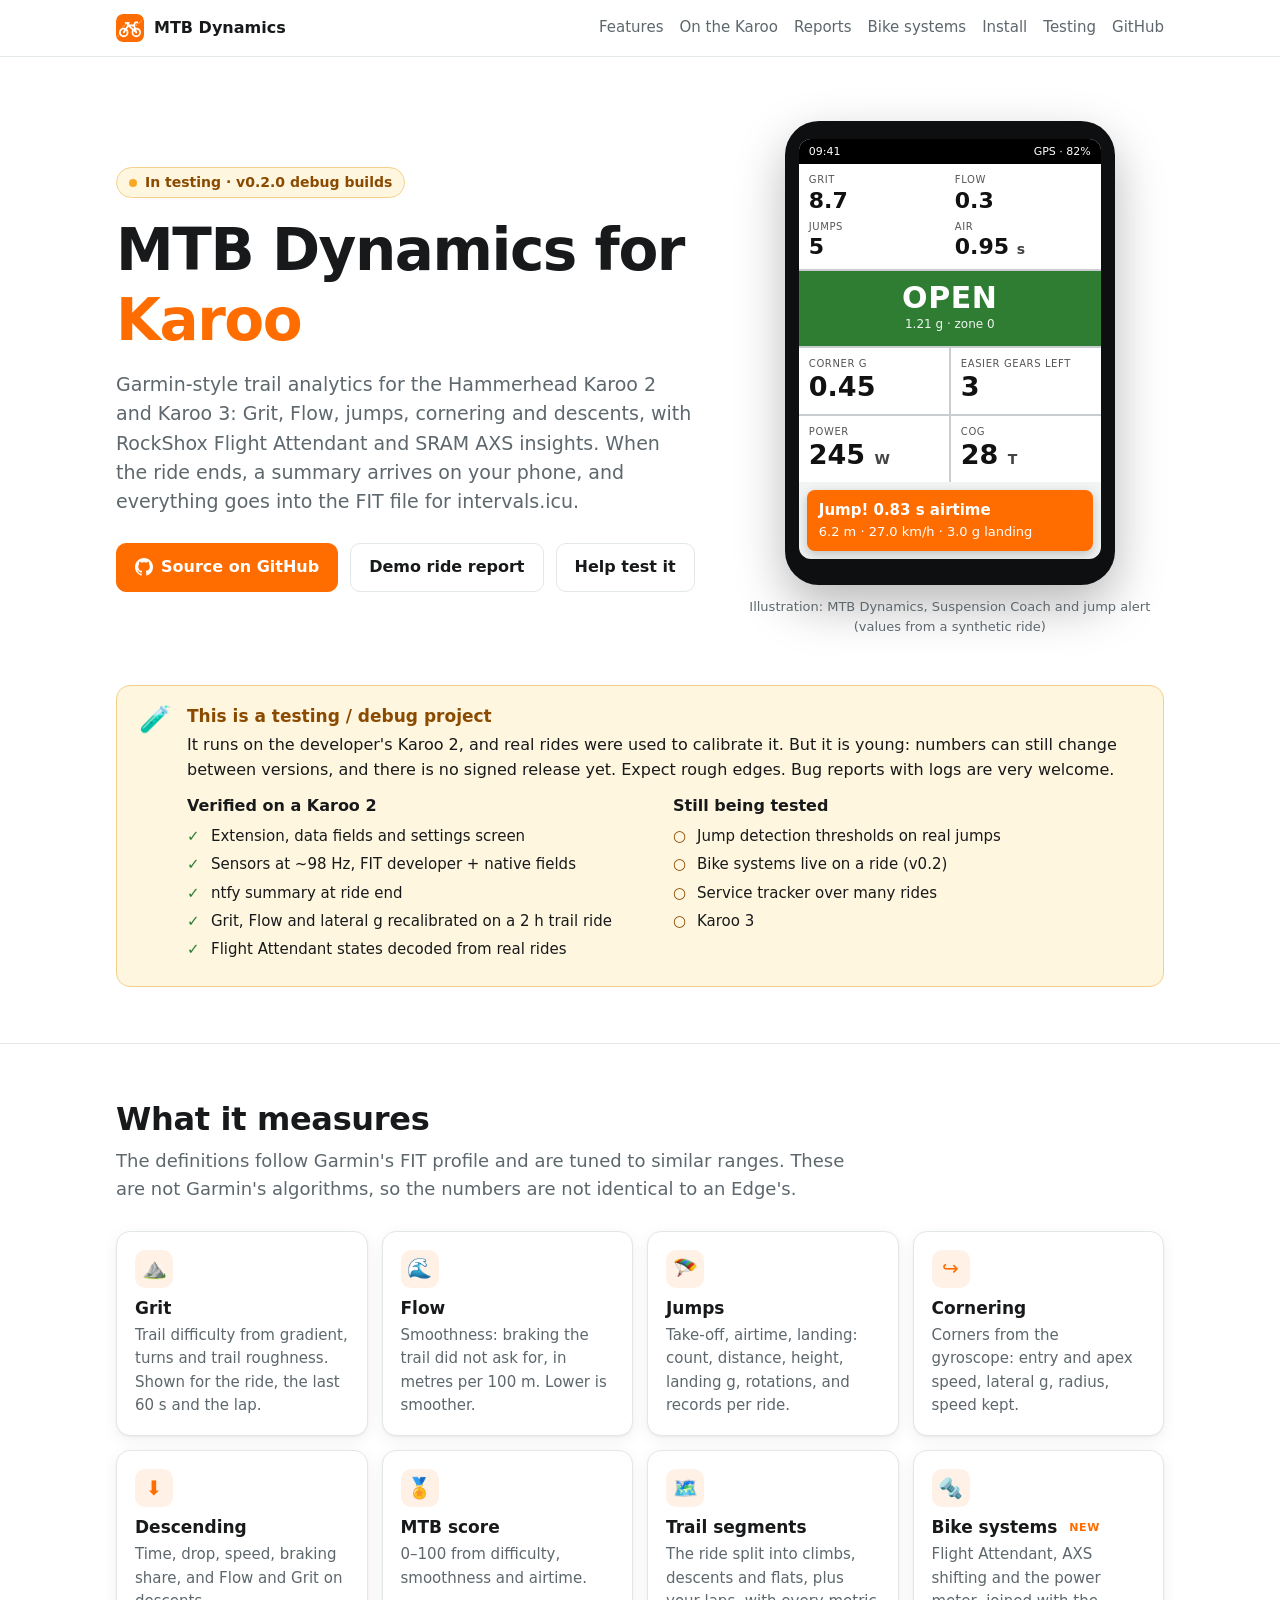
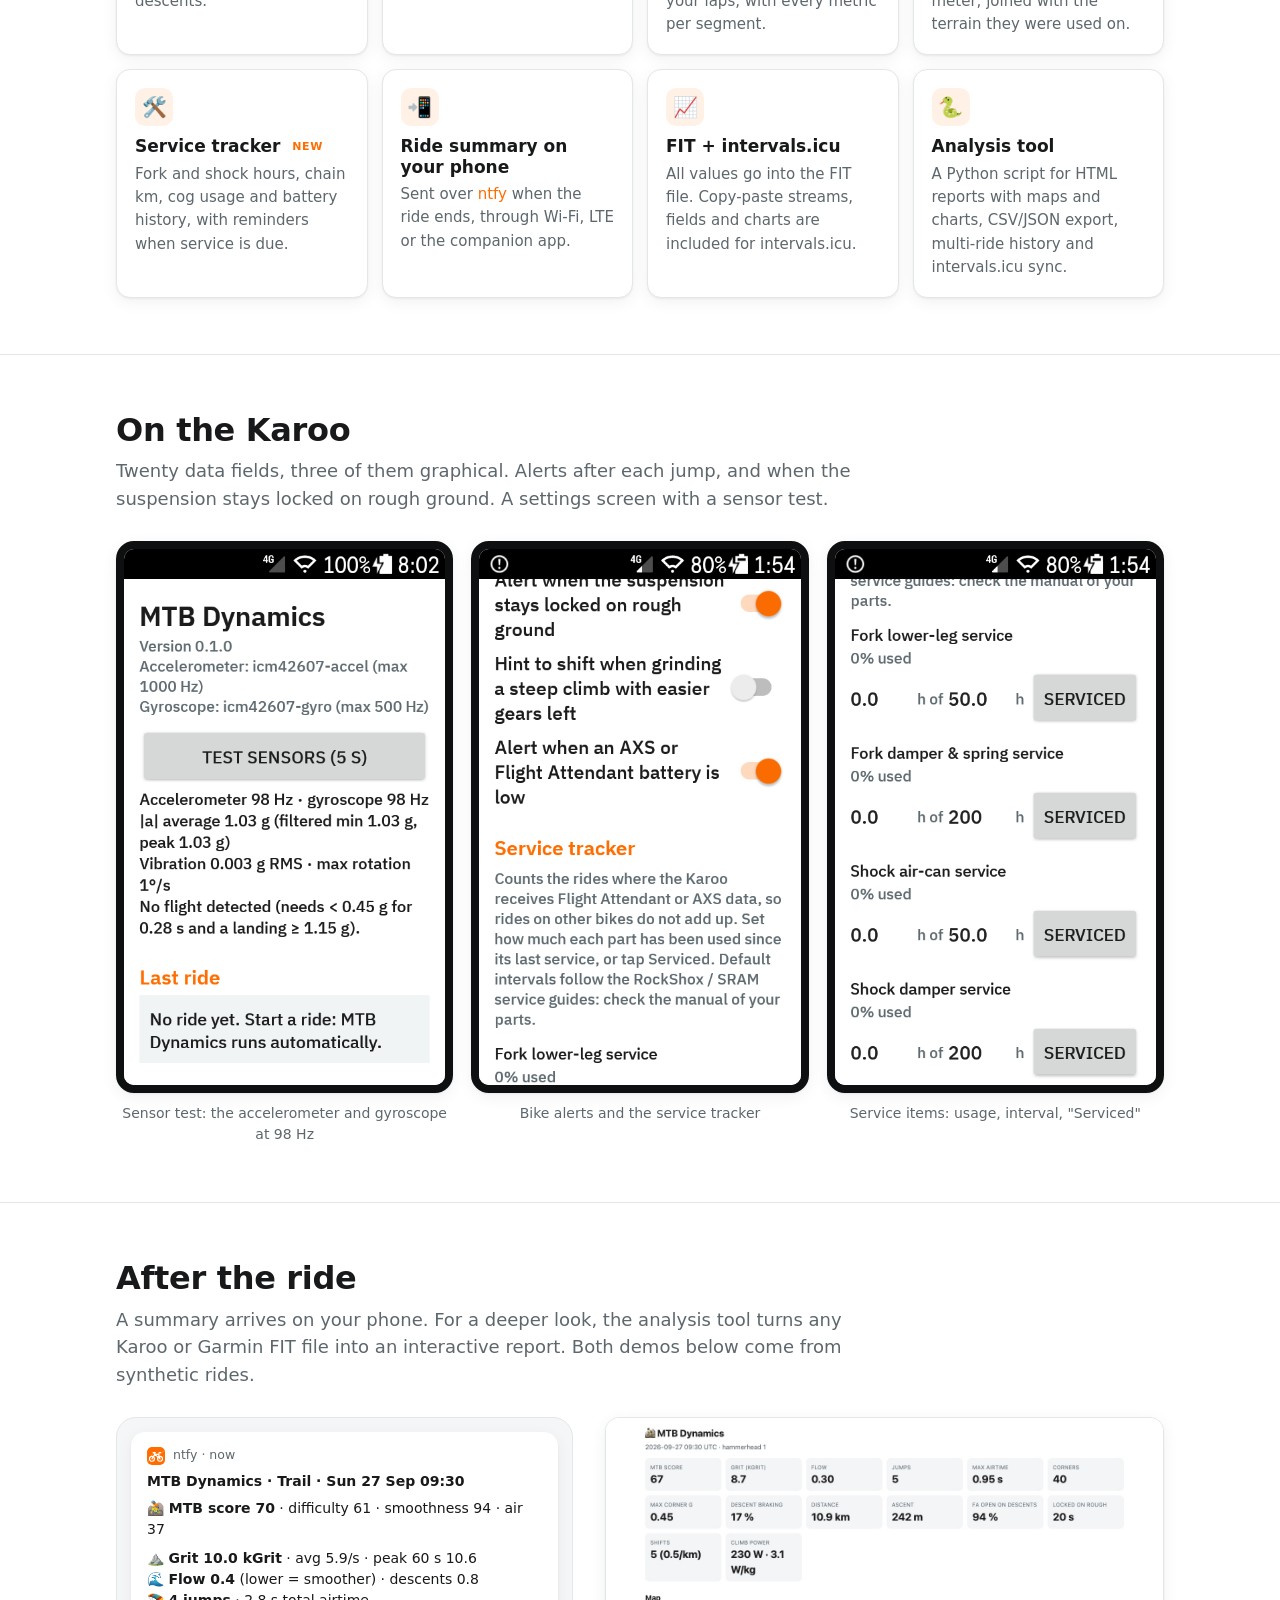
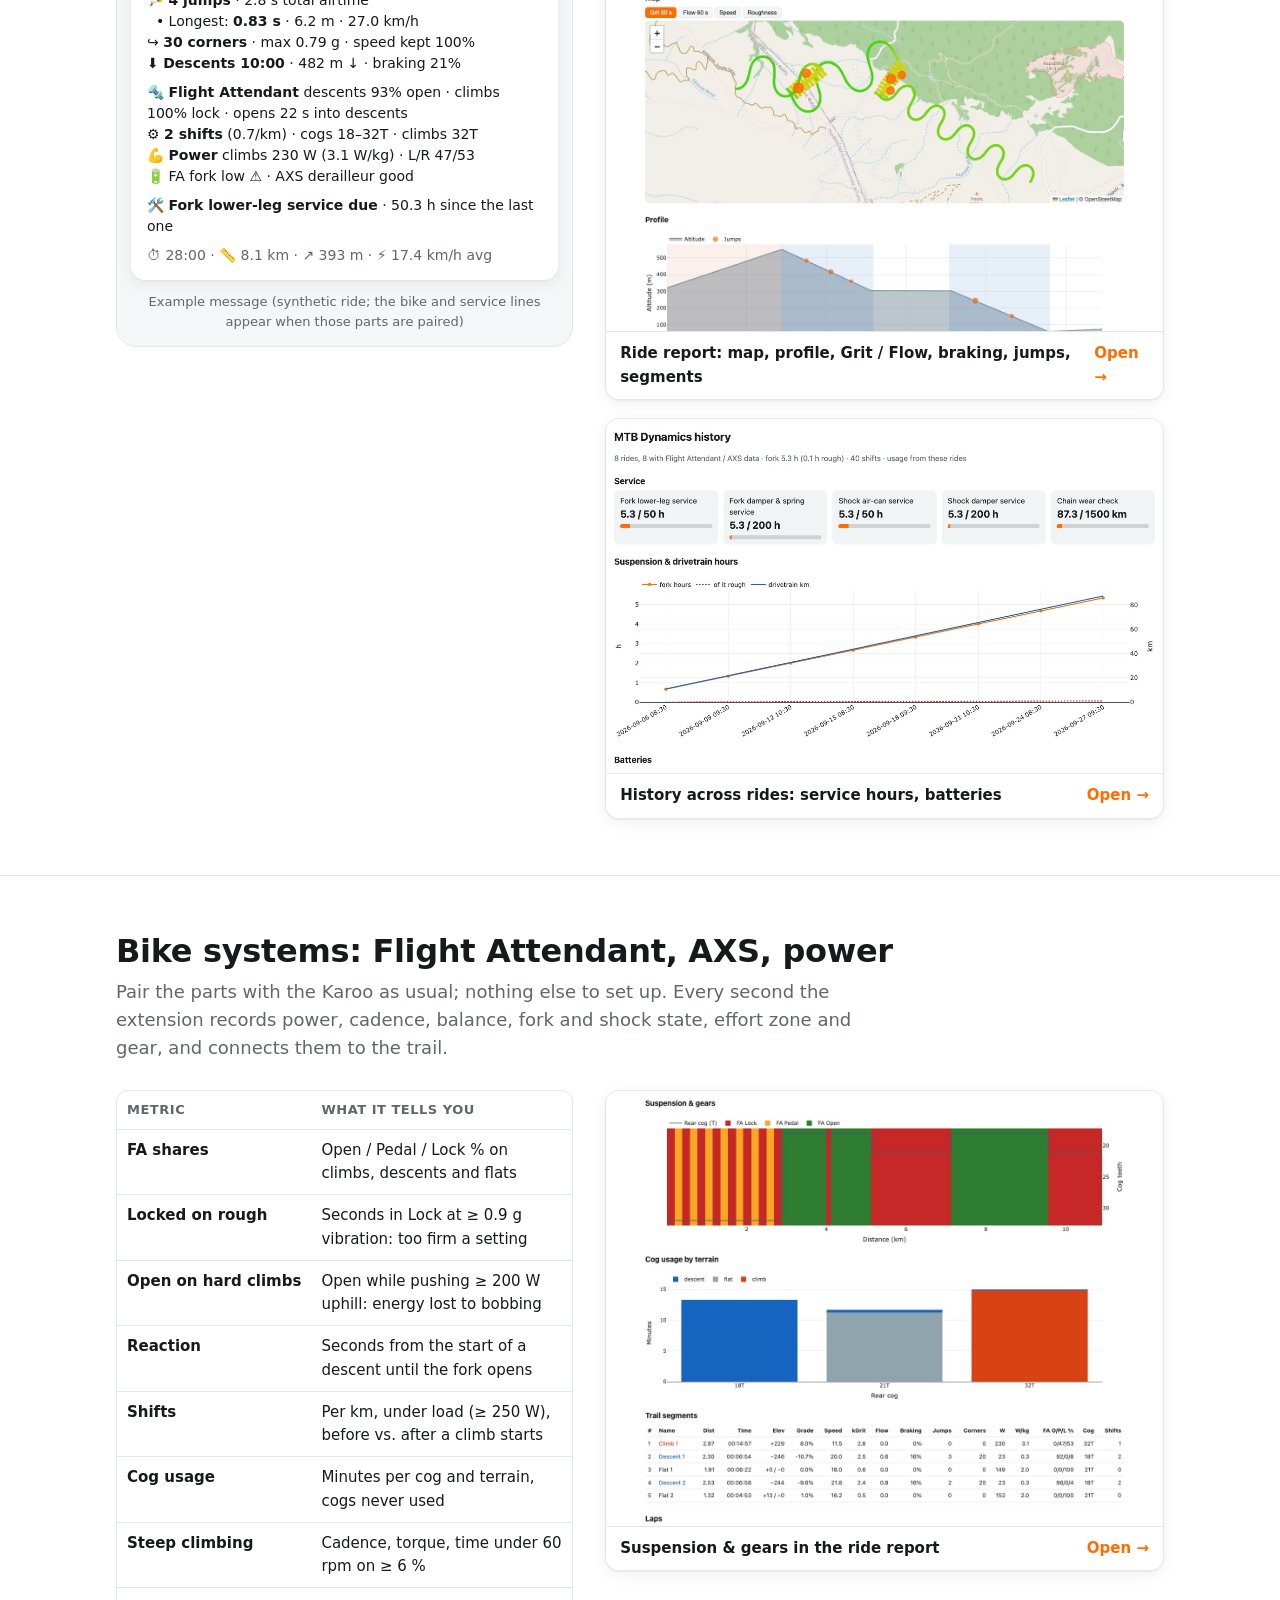
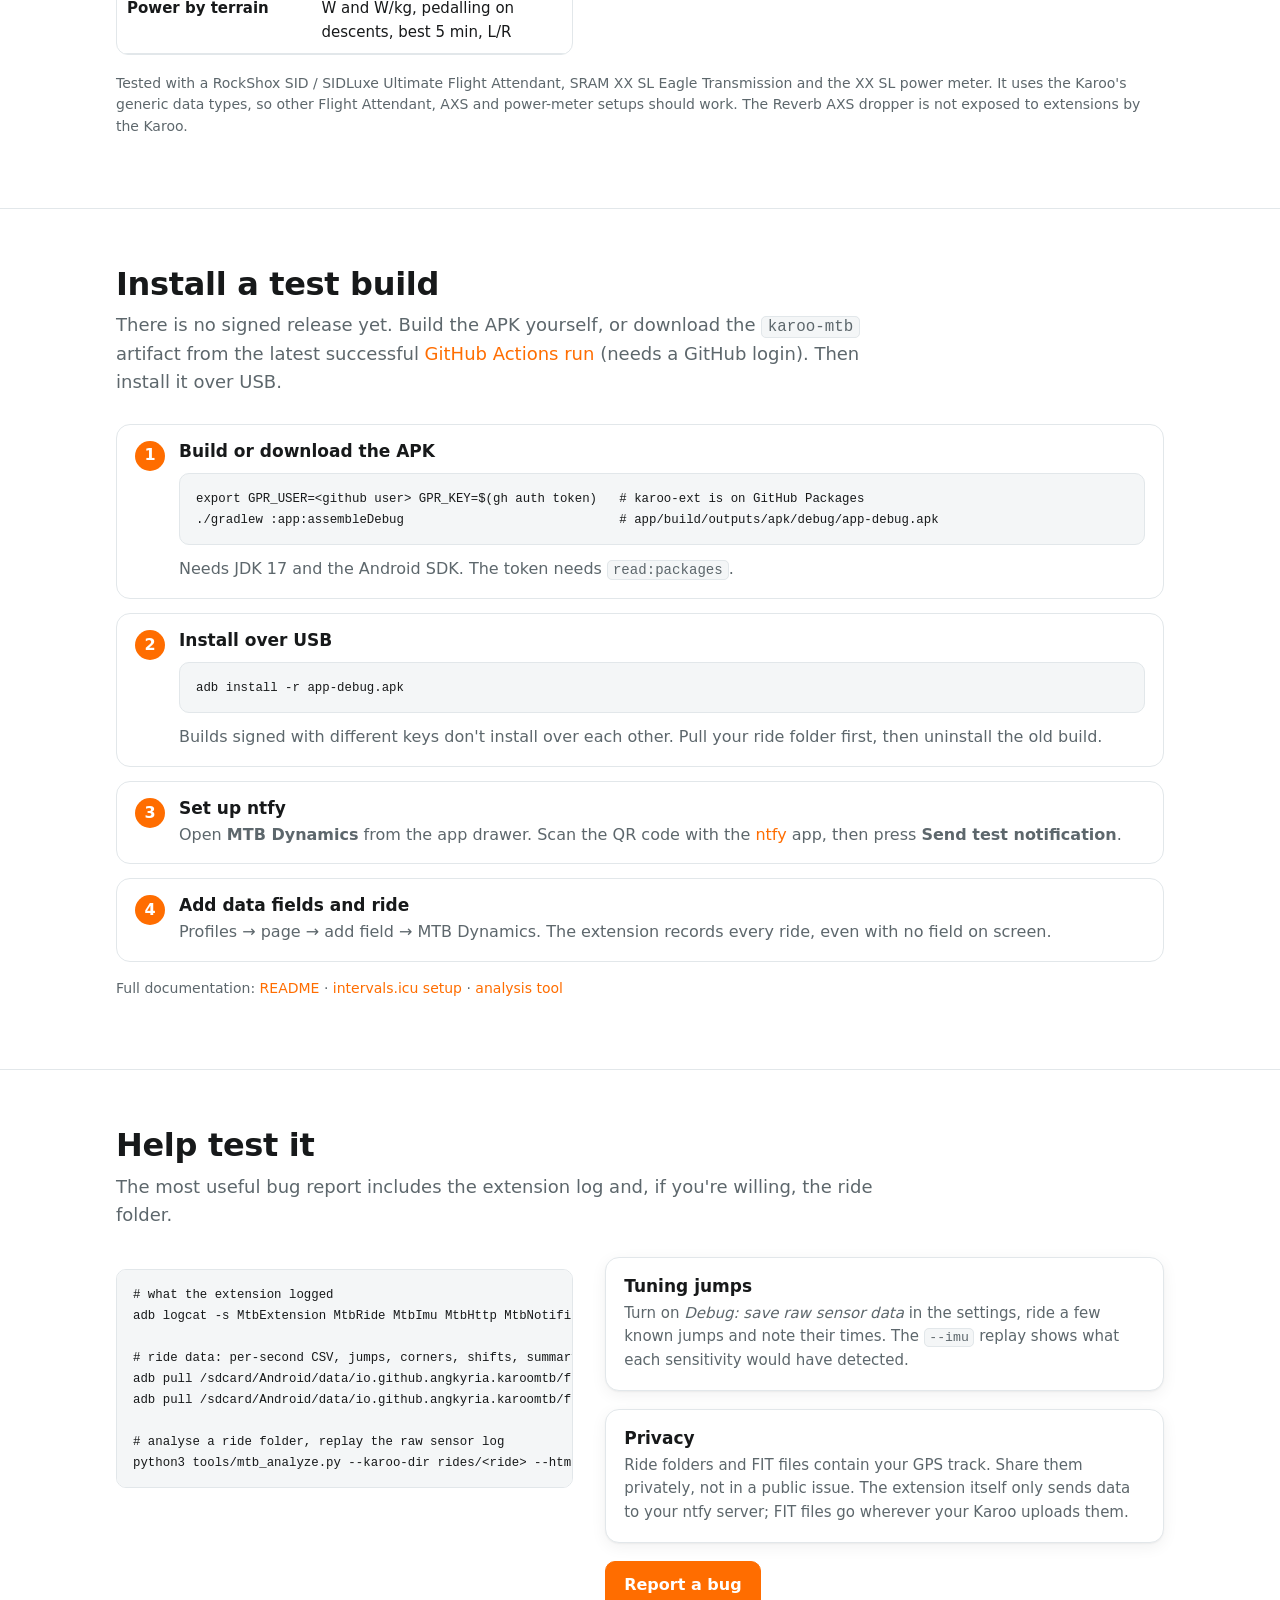
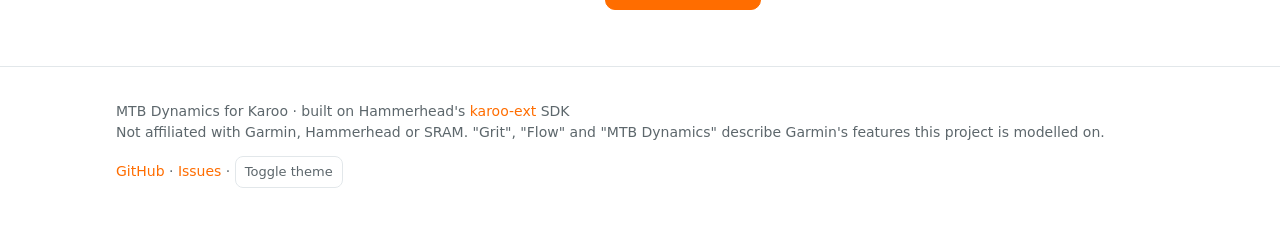
==== docs/index.html @ c37ef6aa "MTB Dynamics for Karoo 2/3: v0.2.0 testing build Garmin-style MTB Dynamics as a karoo-ext extension:" ====
<!doctype html>
<html lang="en">
<head>
<meta charset="utf-8">
<meta name="viewport" content="width=device-width, initial-scale=1">
<title>MTB Dynamics for Karoo</title>
<meta name="description" content="Garmin-style MTB Dynamics for Hammerhead Karoo 2 and Karoo 3: Grit, Flow, jumps, cornering, descents and trail segments, plus RockShox Flight Attendant and SRAM AXS analytics. Testing builds.">
<meta property="og:title" content="MTB Dynamics for Karoo">
<meta property="og:description" content="Grit, Flow, jumps and trail analytics for Hammerhead Karoo, with Flight Attendant and AXS insights. Open source, in testing.">
<meta property="og:image" content="https://angkyria.github.io/karoo-mtb/img/report.jpg">
<meta property="og:type" content="website">
<link rel="icon" href="img/icon.svg" type="image/svg+xml">
<style>
:root {
  --bg: #ffffff; --bg2: #f4f6f7; --card: #ffffff; --fg: #17191a; --muted: #5d676c; --line: #e2e7ea;
  --accent: #ff6d00; --accent-ink: #ffffff; --accent-soft: #fff1e6; --warn: #8a4b00; --warn-bg: #fff6e0; --warn-line: #f3d18a;
  --green: #2e7d32; --red: #c62828; --amber: #f9a825; --blue: #1565c0;
  --shadow: 0 1px 2px rgba(0,0,0,.05), 0 4px 16px rgba(0,0,0,.06);
}
@media (prefers-color-scheme: dark) {
  :root:not([data-theme="light"]) {
    --bg: #111416; --bg2: #171b1e; --card: #1b2023; --fg: #e9ecee; --muted: #9aa8af; --line: #2a3237;
    --accent-soft: #2b1c10; --warn: #f3c46b; --warn-bg: #2a2212; --warn-line: #5c4a1e;
    --shadow: 0 1px 2px rgba(0,0,0,.3), 0 4px 16px rgba(0,0,0,.25);
  }
}
:root[data-theme="dark"] {
  --bg: #111416; --bg2: #171b1e; --card: #1b2023; --fg: #e9ecee; --muted: #9aa8af; --line: #2a3237;
  --accent-soft: #2b1c10; --warn: #f3c46b; --warn-bg: #2a2212; --warn-line: #5c4a1e;
  --shadow: 0 1px 2px rgba(0,0,0,.3), 0 4px 16px rgba(0,0,0,.25);
}
* { box-sizing: border-box; }
html { scroll-behavior: smooth; }
body { margin: 0; background: var(--bg); color: var(--fg); font: 16px/1.55 system-ui, -apple-system, "Segoe UI", Roboto, sans-serif; -webkit-font-smoothing: antialiased; }
a { color: var(--accent); text-decoration: none; }
a:hover { text-decoration: underline; }
code, pre { font-family: ui-monospace, SFMono-Regular, Menlo, Consolas, monospace; font-size: .88em; }
code { background: var(--bg2); border: 1px solid var(--line); border-radius: 5px; padding: .05em .35em; }
pre { background: var(--bg2); border: 1px solid var(--line); border-radius: 10px; padding: 14px 16px; overflow-x: auto; line-height: 1.5; margin: 12px 0; }
pre code { background: none; border: 0; padding: 0; }
.wrap { max-width: 1080px; margin: 0 auto; padding: 0 16px; }
/* Grid items default to min-width:auto, so a long code line would widen the whole page on phones. */
.hero-grid > *, .split > *, .stack > *, .cols2 > *, .grid > *, ol.steps > li, .banner > * { min-width: 0; }
pre { max-width: 100%; }
img { max-width: 100%; }
section { padding: 56px 0; border-top: 1px solid var(--line); }
h1, h2, h3 { line-height: 1.2; margin: 0; }
h2 { font-size: clamp(24px, 3.2vw, 32px); letter-spacing: -.01em; margin-bottom: 8px; }
h3 { font-size: 17px; margin-bottom: 6px; }
.lead { color: var(--muted); font-size: 18px; max-width: 760px; margin: 0 0 28px; }
.muted { color: var(--muted); }
.small { font-size: 14px; }

/* nav */
nav { position: sticky; top: 0; z-index: 10; background: var(--bg); background: color-mix(in srgb, var(--bg) 88%, transparent); backdrop-filter: blur(8px); border-bottom: 1px solid var(--line); }
nav .wrap { display: flex; align-items: center; gap: 18px; height: 56px; }
nav .brand { display: flex; align-items: center; gap: 10px; font-weight: 700; color: var(--fg); white-space: nowrap; }
nav .brand img { width: 28px; height: 28px; border-radius: 7px; }
nav .brand { flex-shrink: 0; }
nav .links { display: flex; gap: 16px; margin-left: auto; min-width: 0; font-size: 15px; overflow-x: auto; scrollbar-width: none; }
nav .links a { color: var(--muted); white-space: nowrap; }
nav .links a:hover { color: var(--fg); text-decoration: none; }
@media (max-width: 720px) { nav .links a.opt { display: none; } }

/* hero */
.hero { padding: 64px 0 48px; border: 0; }
.hero-grid { display: grid; grid-template-columns: 1.15fr .85fr; gap: 40px; align-items: center; }
@media (max-width: 900px) { .hero-grid { grid-template-columns: 1fr; } }
.pill { display: inline-flex; align-items: center; gap: 8px; background: var(--warn-bg); color: var(--warn); border: 1px solid var(--warn-line); border-radius: 999px; padding: 4px 12px; font-size: 14px; font-weight: 600; }
.pill::before { content: ""; width: 8px; height: 8px; border-radius: 50%; background: var(--amber); }
.hero h1 { font-size: clamp(36px, 5.6vw, 58px); letter-spacing: -.025em; margin: 18px 0 14px; }
.hero h1 span { color: var(--accent); }
.hero p { font-size: 19px; color: var(--muted); margin: 0 0 26px; max-width: 600px; }
.buttons { display: flex; flex-wrap: wrap; gap: 12px; }
.btn { display: inline-flex; align-items: center; gap: 8px; padding: 11px 18px; border-radius: 10px; font-weight: 600; border: 1px solid var(--line); color: var(--fg); background: var(--card); }
.btn:hover { text-decoration: none; border-color: var(--muted); }
.btn.primary { background: var(--accent); border-color: var(--accent); color: var(--accent-ink); }
.btn.primary:hover { filter: brightness(1.05); }
.btn svg { width: 18px; height: 18px; }

/* Karoo mock */
.karoo { width: 100%; max-width: 330px; margin: 0 auto; background: #0d0f10; border-radius: 34px; padding: 18px 14px 26px; box-shadow: 0 20px 50px rgba(0,0,0,.28); }
.screen { background: #f2f3f3; border-radius: 12px; overflow: hidden; color: #111; font-family: Roboto, system-ui, sans-serif; }
.statusbar { background: #000; color: #fff; font-size: 11px; display: flex; justify-content: space-between; padding: 4px 10px; }
.tiles { display: grid; grid-template-columns: 1fr 1fr; gap: 2px; background: #c9cdcf; }
.tile { background: #fff; padding: 8px 10px 9px; min-height: 66px; }
.tile.wide { grid-column: span 2; }
.tile .k { font-size: 10px; letter-spacing: .06em; color: #555; text-transform: uppercase; }
.tile .v { font-size: 27px; font-weight: 700; line-height: 1.15; }
.tile .v small { font-size: 14px; font-weight: 600; color: #444; }
.quad { display: grid; grid-template-columns: 1fr 1fr; gap: 6px 10px; }
.quad .v { font-size: 22px; }
.coach { background: var(--green); color: #fff; text-align: center; padding: 10px 6px 12px; }
.coach .v { font-size: 30px; letter-spacing: .02em; }
.coach .h { font-size: 12px; opacity: .92; }
.alert { margin: 8px; background: var(--accent); color: #fff; border-radius: 8px; padding: 9px 12px; font-size: 13px; box-shadow: 0 4px 12px rgba(0,0,0,.2); }
.alert b { display: block; font-size: 15px; }
.caption { text-align: center; color: var(--muted); font-size: 13px; margin-top: 12px; }

/* testing banner */
.banner { background: var(--warn-bg); border: 1px solid var(--warn-line); border-radius: 14px; padding: 20px 22px; display: grid; grid-template-columns: auto 1fr; gap: 16px; }
.banner .icon { font-size: 26px; line-height: 1; }
.banner h3 { color: var(--warn); }
.banner p { margin: 6px 0 0; }
.cols2 { display: grid; grid-template-columns: 1fr 1fr; gap: 18px; margin-top: 12px; }
@media (max-width: 700px) { .cols2 { grid-template-columns: 1fr; } .banner { grid-template-columns: 1fr; } }
ul.check, ul.todo { list-style: none; padding: 0; margin: 6px 0 0; }
ul.check li, ul.todo li { padding-left: 24px; position: relative; margin: 5px 0; font-size: 15px; }
ul.check li::before { content: "✓"; position: absolute; left: 0; color: var(--green); font-weight: 700; }
ul.todo li::before { content: "○"; position: absolute; left: 0; color: var(--warn); font-weight: 700; }

/* features */
.grid { display: grid; grid-template-columns: repeat(auto-fill, minmax(240px, 1fr)); gap: 14px; }
.card { background: var(--card); border: 1px solid var(--line); border-radius: 14px; padding: 18px; box-shadow: var(--shadow); }
.card .ic { width: 38px; height: 38px; border-radius: 10px; display: grid; place-items: center; background: var(--accent-soft); color: var(--accent); margin-bottom: 10px; font-size: 20px; }
.card p { margin: 0; color: var(--muted); font-size: 15px; }
.tag { display: inline-block; font-size: 11px; font-weight: 700; letter-spacing: .05em; text-transform: uppercase; color: var(--accent); margin-left: 6px; vertical-align: 2px; }

/* shots */
.shots { display: grid; grid-template-columns: repeat(3, 1fr); gap: 18px; }
@media (max-width: 760px) { .shots { grid-template-columns: 1fr; max-width: 340px; margin: 0 auto; } }
.shot { margin: 0; }
.shot img { width: 100%; height: auto; border-radius: 18px; border: 8px solid #0d0f10; box-shadow: var(--shadow); display: block; }
.shot figcaption { color: var(--muted); font-size: 14px; margin-top: 10px; text-align: center; }

/* ride report */
.split { display: grid; grid-template-columns: .9fr 1.1fr; gap: 32px; align-items: start; }
@media (max-width: 900px) { .split { grid-template-columns: 1fr; } }
.phone { background: var(--bg2); border: 1px solid var(--line); border-radius: 20px; padding: 14px; }
.notif { background: var(--card); border-radius: 14px; padding: 14px 16px; box-shadow: var(--shadow); font-size: 14px; line-height: 1.5; }
.notif .app { display: flex; align-items: center; gap: 8px; color: var(--muted); font-size: 12.5px; margin-bottom: 6px; }
.notif .app img { width: 18px; height: 18px; border-radius: 5px; }
.notif .title { font-weight: 700; margin-bottom: 6px; }
.notif p { margin: 0 0 8px; }
.notif p:last-child { margin: 0; color: var(--muted); }
.preview { display: block; border: 1px solid var(--line); border-radius: 14px; overflow: hidden; box-shadow: var(--shadow); background: #fff; }
.preview img { width: 100%; height: auto; display: block; }
.preview:hover { text-decoration: none; border-color: var(--accent); }
.preview .bar { display: flex; justify-content: space-between; align-items: center; padding: 10px 14px; background: var(--card); color: var(--fg); font-weight: 600; font-size: 15px; border-top: 1px solid var(--line); }
.preview .bar span { color: var(--accent); }
.stack { display: grid; gap: 18px; }

/* tables */
table { border-collapse: collapse; width: 100%; font-size: 15px; }
th, td { text-align: left; padding: 9px 10px; border-bottom: 1px solid var(--line); vertical-align: top; }
th { color: var(--muted); font-weight: 600; font-size: 13px; text-transform: uppercase; letter-spacing: .04em; }
.table-wrap { overflow-x: auto; border: 1px solid var(--line); border-radius: 12px; background: var(--card); }
.table-wrap table td:first-child { font-weight: 600; white-space: nowrap; }

/* steps */
ol.steps { counter-reset: s; list-style: none; padding: 0; margin: 0; display: grid; gap: 14px; }
ol.steps > li { counter-increment: s; position: relative; padding: 16px 18px 16px 62px; background: var(--card); border: 1px solid var(--line); border-radius: 14px; }
ol.steps > li::before { content: counter(s); position: absolute; left: 18px; top: 16px; width: 30px; height: 30px; border-radius: 50%; background: var(--accent); color: #fff; display: grid; place-items: center; font-weight: 700; }
ol.steps h3 { margin-bottom: 4px; }
ol.steps p { margin: 4px 0 0; color: var(--muted); }

footer { border-top: 1px solid var(--line); padding: 34px 0 48px; color: var(--muted); font-size: 14px; }
footer .wrap { display: flex; flex-wrap: wrap; gap: 12px 28px; justify-content: space-between; }
.theme-toggle { background: none; border: 1px solid var(--line); color: var(--muted); border-radius: 8px; padding: 5px 9px; cursor: pointer; font: inherit; font-size: 13px; }
</style>
</head>
<body>
<nav>
  <div class="wrap">
    <a class="brand" href="#top"><img src="img/icon.svg" alt="">MTB Dynamics</a>
    <div class="links">
      <a href="#features">Features</a>
      <a class="opt" href="#karoo">On the Karoo</a>
      <a href="#report">Reports</a>
      <a class="opt" href="#bike">Bike systems</a>
      <a href="#install">Install</a>
      <a href="#testing">Testing</a>
      <a href="https://github.com/angkyria/karoo-mtb">GitHub</a>
    </div>
  </div>
</nav>

<header class="hero" id="top">
  <div class="wrap hero-grid">
    <div>
      <span class="pill">In testing · v0.2.0 debug builds</span>
      <h1>MTB Dynamics for <span>Karoo</span></h1>
      <p>Garmin-style trail analytics for the Hammerhead Karoo 2 and Karoo 3: Grit, Flow, jumps,
        cornering and descents, with RockShox Flight Attendant and SRAM AXS insights. When the ride
        ends, a summary arrives on your phone, and everything goes into the FIT file for intervals.icu.</p>
      <div class="buttons">
        <a class="btn primary" href="https://github.com/angkyria/karoo-mtb">
          <svg viewBox="0 0 16 16" fill="currentColor" aria-hidden="true"><path d="M8 0C3.58 0 0 3.58 0 8c0 3.54 2.29 6.53 5.47 7.59.4.07.55-.17.55-.38 0-.19-.01-.82-.01-1.49-2.01.37-2.53-.49-2.69-.94-.09-.23-.48-.94-.82-1.13-.28-.15-.68-.52-.01-.53.63-.01 1.08.58 1.23.82.72 1.21 1.87.87 2.33.66.07-.52.28-.87.51-1.07-1.78-.2-3.64-.89-3.64-3.95 0-.87.31-1.59.82-2.15-.08-.2-.36-1.02.08-2.12 0 0 .67-.21 2.2.82.64-.18 1.32-.27 2-.27.68 0 1.36.09 2 .27 1.53-1.04 2.2-.82 2.2-.82.44 1.1.16 1.92.08 2.12.51.56.82 1.27.82 2.15 0 3.07-1.87 3.75-3.65 3.95.29.25.54.73.54 1.48 0 1.07-.01 1.93-.01 2.2 0 .21.15.46.55.38A8.013 8.013 0 0016 8c0-4.42-3.58-8-8-8z"/></svg>
          Source on GitHub</a>
        <a class="btn" href="demo/report.html">Demo ride report</a>
        <a class="btn" href="#testing">Help test it</a>
      </div>
    </div>
    <div>
      <div class="karoo" role="img" aria-label="Illustration of MTB Dynamics data fields on a Karoo screen">
        <div class="screen">
          <div class="statusbar"><span>09:41</span><span>GPS · 82%</span></div>
          <div class="tiles">
            <div class="tile wide">
              <div class="quad">
                <div><div class="k">Grit</div><div class="v">8.7</div></div>
                <div><div class="k">Flow</div><div class="v">0.3</div></div>
                <div><div class="k">Jumps</div><div class="v">5</div></div>
                <div><div class="k">Air</div><div class="v">0.95 <small>s</small></div></div>
              </div>
            </div>
            <div class="tile wide coach">
              <div class="v">OPEN</div>
              <div class="h">1.21 g · zone 0</div>
            </div>
            <div class="tile"><div class="k">Corner G</div><div class="v">0.45</div></div>
            <div class="tile"><div class="k">Easier gears left</div><div class="v">3</div></div>
            <div class="tile"><div class="k">Power</div><div class="v">245 <small>W</small></div></div>
            <div class="tile"><div class="k">Cog</div><div class="v">28 <small>T</small></div></div>
          </div>
          <div class="alert"><b>Jump! 0.83 s airtime</b>6.2 m · 27.0 km/h · 3.0 g landing</div>
        </div>
      </div>
      <div class="caption">Illustration: MTB Dynamics, Suspension Coach and jump alert (values from a synthetic ride)</div>
    </div>
  </div>
</header>

<section id="status" style="border-top:0; padding-top:0">
  <div class="wrap">
    <div class="banner">
      <div class="icon" aria-hidden="true">🧪</div>
      <div>
        <h3>This is a testing / debug project</h3>
        <p>It runs on the developer's Karoo 2, and real rides were used to calibrate it. But it is young:
          numbers can still change between versions, and there is no signed release yet. Expect rough edges. Bug reports with logs are very welcome.</p>
        <div class="cols2">
          <div>
            <strong>Verified on a Karoo 2</strong>
            <ul class="check">
              <li>Extension, data fields and settings screen</li>
              <li>Sensors at ~98 Hz, FIT developer + native fields</li>
              <li>ntfy summary at ride end</li>
              <li>Grit, Flow and lateral g recalibrated on a 2 h trail ride</li>
              <li>Flight Attendant states decoded from real rides</li>
            </ul>
          </div>
          <div>
            <strong>Still being tested</strong>
            <ul class="todo">
              <li>Jump detection thresholds on real jumps</li>
              <li>Bike systems live on a ride (v0.2)</li>
              <li>Service tracker over many rides</li>
              <li>Karoo 3</li>
            </ul>
          </div>
        </div>
      </div>
    </div>
  </div>
</section>

<section id="features">
  <div class="wrap">
    <h2>What it measures</h2>
    <p class="lead">The definitions follow Garmin's FIT profile and are tuned to similar ranges. These are not Garmin's algorithms, so the numbers are not identical to an Edge's.</p>
    <div class="grid">
      <div class="card"><div class="ic">⛰️</div><h3>Grit</h3><p>Trail difficulty from gradient, turns and trail roughness. Shown for the ride, the last 60 s and the lap.</p></div>
      <div class="card"><div class="ic">🌊</div><h3>Flow</h3><p>Smoothness: braking the trail did not ask for, in metres per 100 m. Lower is smoother.</p></div>
      <div class="card"><div class="ic">🪂</div><h3>Jumps</h3><p>Take-off, airtime, landing: count, distance, height, landing g, rotations, and records per ride.</p></div>
      <div class="card"><div class="ic">↪️</div><h3>Cornering</h3><p>Corners from the gyroscope: entry and apex speed, lateral g, radius, speed kept.</p></div>
      <div class="card"><div class="ic">⬇️</div><h3>Descending</h3><p>Time, drop, speed, braking share, and Flow and Grit on descents.</p></div>
      <div class="card"><div class="ic">🏅</div><h3>MTB score</h3><p>0–100 from difficulty, smoothness and airtime.</p></div>
      <div class="card"><div class="ic">🗺️</div><h3>Trail segments</h3><p>The ride split into climbs, descents and flats, plus your laps, with every metric per segment.</p></div>
      <div class="card"><div class="ic">🔩</div><h3>Bike systems <span class="tag">new</span></h3><p>Flight Attendant, AXS shifting and the power meter, joined with the terrain they were used on.</p></div>
      <div class="card"><div class="ic">🛠️</div><h3>Service tracker <span class="tag">new</span></h3><p>Fork and shock hours, chain km, cog usage and battery history, with reminders when service is due.</p></div>
      <div class="card"><div class="ic">📲</div><h3>Ride summary on your phone</h3><p>Sent over <a href="https://ntfy.sh">ntfy</a> when the ride ends, through Wi-Fi, LTE or the companion app.</p></div>
      <div class="card"><div class="ic">📈</div><h3>FIT + intervals.icu</h3><p>All values go into the FIT file. Copy-paste streams, fields and charts are included for intervals.icu.</p></div>
      <div class="card"><div class="ic">🐍</div><h3>Analysis tool</h3><p>A Python script for HTML reports with maps and charts, CSV/JSON export, multi-ride history and intervals.icu sync.</p></div>
    </div>
  </div>
</section>

<section id="karoo">
  <div class="wrap">
    <h2>On the Karoo</h2>
    <p class="lead">Twenty data fields, three of them graphical. Alerts after each jump, and when the suspension stays locked on rough ground. A settings screen with a sensor test.</p>
    <div class="shots">
      <figure class="shot"><img src="img/karoo-sensors.png" alt="Settings screen with the sensor test result on a Karoo 2" loading="lazy" width="480" height="800"><figcaption>Sensor test: the accelerometer and gyroscope at 98 Hz</figcaption></figure>
      <figure class="shot"><img src="img/karoo-alerts.png" alt="Bike-system alert switches and service tracker introduction" loading="lazy" width="480" height="800"><figcaption>Bike alerts and the service tracker</figcaption></figure>
      <figure class="shot"><img src="img/karoo-service.png" alt="Service items with hours used, interval and a Serviced button" loading="lazy" width="480" height="800"><figcaption>Service items: usage, interval, "Serviced"</figcaption></figure>
    </div>
  </div>
</section>

<section id="report">
  <div class="wrap">
    <h2>After the ride</h2>
    <p class="lead">A summary arrives on your phone. For a deeper look, the analysis tool turns any Karoo or Garmin FIT file into an interactive report. Both demos below come from synthetic rides.</p>
    <div class="split">
      <div class="phone">
        <div class="notif">
          <div class="app"><img src="img/icon.svg" alt="">ntfy · now</div>
          <div class="title">MTB Dynamics · Trail · Sun 27 Sep 09:30</div>
          <p><strong>🚵 MTB score 70</strong> · difficulty 61 · smoothness 94 · air 37</p>
          <p>⛰️ <strong>Grit 10.0 kGrit</strong> · avg 5.9/s · peak 60 s 10.6<br>
            🌊 <strong>Flow 0.4</strong> (lower = smoother) · descents 0.8<br>
            🪂 <strong>4 jumps</strong> · 2.8 s total airtime<br>
            &nbsp;&nbsp;• Longest: <strong>0.83 s</strong> · 6.2 m · 27.0 km/h<br>
            ↪️ <strong>30 corners</strong> · max 0.79 g · speed kept 100%<br>
            ⬇️ <strong>Descents 10:00</strong> · 482 m ↓ · braking 21%</p>
          <p>🔩 <strong>Flight Attendant</strong> descents 93% open · climbs 100% lock · opens 22 s into descents<br>
            ⚙️ <strong>2 shifts</strong> (0.7/km) · cogs 18–32T · climbs 32T<br>
            💪 <strong>Power</strong> climbs 230 W (3.1 W/kg) · L/R 47/53<br>
            🔋 FA fork low ⚠️ · AXS derailleur good</p>
          <p>🛠️ <strong>Fork lower-leg service due</strong> · 50.3 h since the last one</p>
          <p>⏱ 28:00 · 📏 8.1 km · ↗ 393 m · ⚡ 17.4 km/h avg</p>
        </div>
        <div class="caption">Example message (synthetic ride; the bike and service lines appear when those parts are paired)</div>
      </div>
      <div class="stack">
        <a class="preview" href="demo/report.html">
          <img src="img/report.jpg" alt="Ride report: score cards, map coloured by Grit, altitude profile with jumps" loading="lazy" width="1280" height="1180">
          <div class="bar">Ride report: map, profile, Grit / Flow, braking, jumps, segments <span>Open →</span></div>
        </a>
        <a class="preview" href="demo/history.html">
          <img src="img/history.jpg" alt="History report: service cards and cumulative suspension hours" loading="lazy" width="1100" height="700">
          <div class="bar">History across rides: service hours, batteries <span>Open →</span></div>
        </a>
      </div>
    </div>
  </div>
</section>

<section id="bike">
  <div class="wrap">
    <h2>Bike systems: Flight Attendant, AXS, power</h2>
    <p class="lead">Pair the parts with the Karoo as usual; nothing else to set up. Every second the extension records power, cadence, balance, fork and shock state, effort zone and gear, and connects them to the trail.</p>
    <div class="split">
      <div class="table-wrap">
        <table>
          <tr><th>Metric</th><th>What it tells you</th></tr>
          <tr><td>FA shares</td><td>Open / Pedal / Lock % on climbs, descents and flats</td></tr>
          <tr><td>Locked on rough</td><td>Seconds in Lock at ≥ 0.9 g vibration: too firm a setting</td></tr>
          <tr><td>Open on hard climbs</td><td>Open while pushing ≥ 200 W uphill: energy lost to bobbing</td></tr>
          <tr><td>Reaction</td><td>Seconds from the start of a descent until the fork opens</td></tr>
          <tr><td>Shifts</td><td>Per km, under load (≥ 250 W), before vs. after a climb starts</td></tr>
          <tr><td>Cog usage</td><td>Minutes per cog and terrain, cogs never used</td></tr>
          <tr><td>Steep climbing</td><td>Cadence, torque, time under 60 rpm on ≥ 6 %</td></tr>
          <tr><td>Power by terrain</td><td>W and W/kg, pedalling on descents, best 5 min, L/R</td></tr>
        </table>
      </div>
      <a class="preview" href="demo/report.html">
        <img src="img/bike.jpg" alt="Suspension & gears chart: Flight Attendant state band with the rear cog, cog minutes per terrain, segment table with power and FA shares" loading="lazy" width="1280" height="1000">
        <div class="bar">Suspension &amp; gears in the ride report <span>Open →</span></div>
      </a>
    </div>
    <p class="muted small" style="margin-top:18px">Tested with a RockShox SID / SIDLuxe Ultimate Flight Attendant, SRAM XX SL Eagle Transmission and the XX SL power meter. It uses the Karoo's generic data types, so other Flight Attendant, AXS and power-meter setups should work. The Reverb AXS dropper is not exposed to extensions by the Karoo.</p>
  </div>
</section>

<section id="install">
  <div class="wrap">
    <h2>Install a test build</h2>
    <p class="lead">There is no signed release yet. Build the APK yourself, or download the <code>karoo-mtb</code> artifact from the latest successful <a href="https://github.com/angkyria/karoo-mtb/actions">GitHub Actions run</a> (needs a GitHub login). Then install it over USB.</p>
    <ol class="steps">
      <li><h3>Build or download the APK</h3>
        <pre><code>export GPR_USER=&lt;github user&gt; GPR_KEY=$(gh auth token)   # karoo-ext is on GitHub Packages
./gradlew :app:assembleDebug                             # app/build/outputs/apk/debug/app-debug.apk</code></pre>
        <p>Needs JDK 17 and the Android SDK. The token needs <code>read:packages</code>.</p></li>
      <li><h3>Install over USB</h3>
        <pre><code>adb install -r app-debug.apk</code></pre>
        <p>Builds signed with different keys don't install over each other. Pull your ride folder first, then uninstall the old build.</p></li>
      <li><h3>Set up ntfy</h3>
        <p>Open <strong>MTB Dynamics</strong> from the app drawer. Scan the QR code with the <a href="https://ntfy.sh">ntfy</a> app, then press <strong>Send test notification</strong>.</p></li>
      <li><h3>Add data fields and ride</h3>
        <p>Profiles → page → add field → MTB Dynamics. The extension records every ride, even with no field on screen.</p></li>
    </ol>
    <p class="muted small" style="margin-top:16px">Full documentation: <a href="https://github.com/angkyria/karoo-mtb#readme">README</a> · <a href="https://github.com/angkyria/karoo-mtb/blob/main/intervals-icu/README.md">intervals.icu setup</a> · <a href="https://github.com/angkyria/karoo-mtb/tree/main/tools">analysis tool</a></p>
  </div>
</section>

<section id="testing">
  <div class="wrap">
    <h2>Help test it</h2>
    <p class="lead">The most useful bug report includes the extension log and, if you're willing, the ride folder.</p>
    <div class="split">
      <div>
        <pre><code># what the extension logged
adb logcat -s MtbExtension MtbRide MtbImu MtbHttp MtbNotifier

# ride data: per-second CSV, jumps, corners, shifts, summary
adb pull /sdcard/Android/data/io.github.angkyria.karoomtb/files/rides
adb pull /sdcard/Android/data/io.github.angkyria.karoomtb/files/service.json

# analyse a ride folder, replay the raw sensor log
python3 tools/mtb_analyze.py --karoo-dir rides/&lt;ride&gt; --html report.html --imu</code></pre>
      </div>
      <div class="stack">
        <div class="card"><h3>Tuning jumps</h3><p>Turn on <em>Debug: save raw sensor data</em> in the settings, ride a few known jumps and note their times. The <code>--imu</code> replay shows what each sensitivity would have detected.</p></div>
        <div class="card"><h3>Privacy</h3><p>Ride folders and FIT files contain your GPS track. Share them privately, not in a public issue. The extension itself only sends data to your ntfy server; FIT files go wherever your Karoo uploads them.</p></div>
        <a class="btn primary" href="https://github.com/angkyria/karoo-mtb/issues/new/choose" style="justify-self:start">Report a bug</a>
      </div>
    </div>
  </div>
</section>

<footer>
  <div class="wrap">
    <div>MTB Dynamics for Karoo · built on Hammerhead's <a href="https://github.com/hammerheadnav/karoo-ext">karoo-ext</a> SDK<br>
      Not affiliated with Garmin, Hammerhead or SRAM. "Grit", "Flow" and "MTB Dynamics" describe Garmin's features this project is modelled on.</div>
    <div><a href="https://github.com/angkyria/karoo-mtb">GitHub</a> · <a href="https://github.com/angkyria/karoo-mtb/issues">Issues</a> · <button class="theme-toggle" id="theme" type="button">Toggle theme</button></div>
  </div>
</footer>
<script>
  (function () {
    var root = document.documentElement, key = 'karoo-mtb-theme';
    try { var saved = localStorage.getItem(key); if (saved) root.setAttribute('data-theme', saved); } catch (e) {}
    document.getElementById('theme').addEventListener('click', function () {
      var dark = root.getAttribute('data-theme') ? root.getAttribute('data-theme') === 'dark'
        : matchMedia('(prefers-color-scheme: dark)').matches;
      var next = dark ? 'light' : 'dark';
      root.setAttribute('data-theme', next);
      try { localStorage.setItem(key, next); } catch (e) {}
    });
  })();
</script>
</body>
</html>
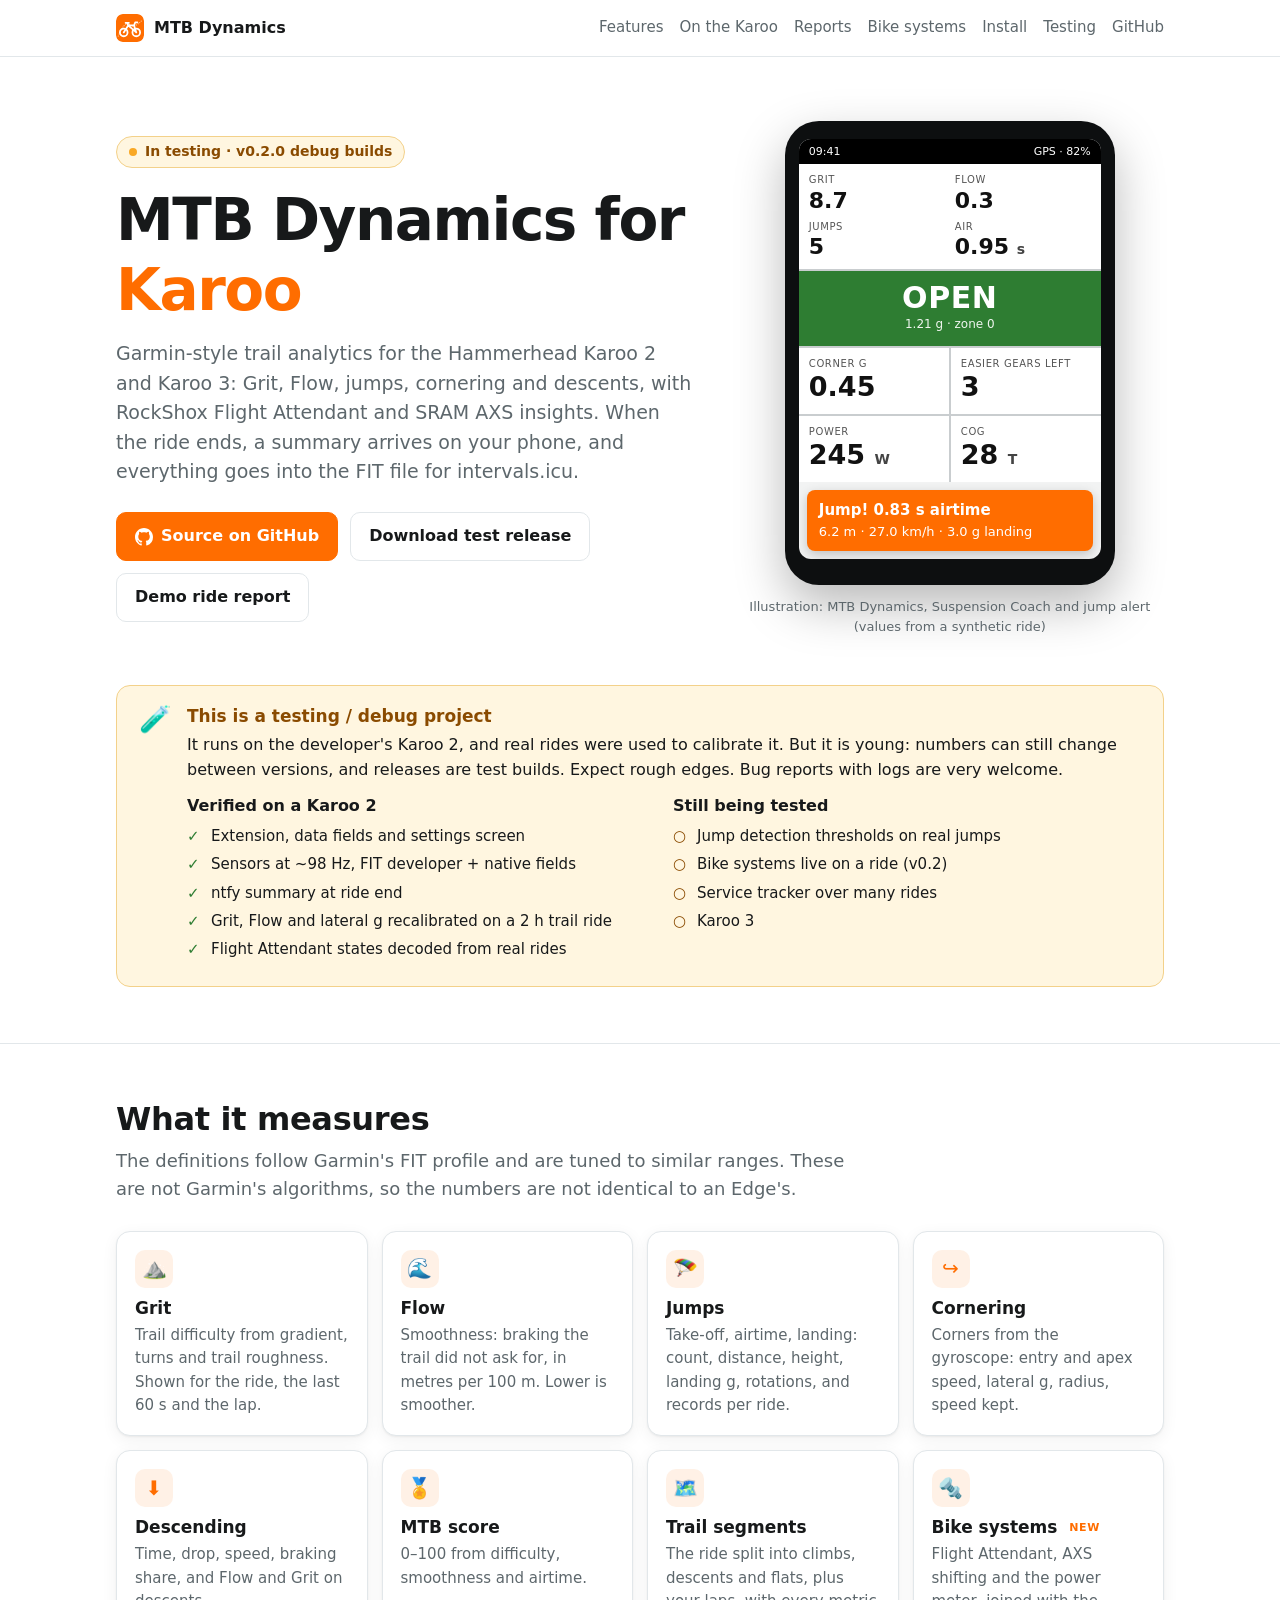
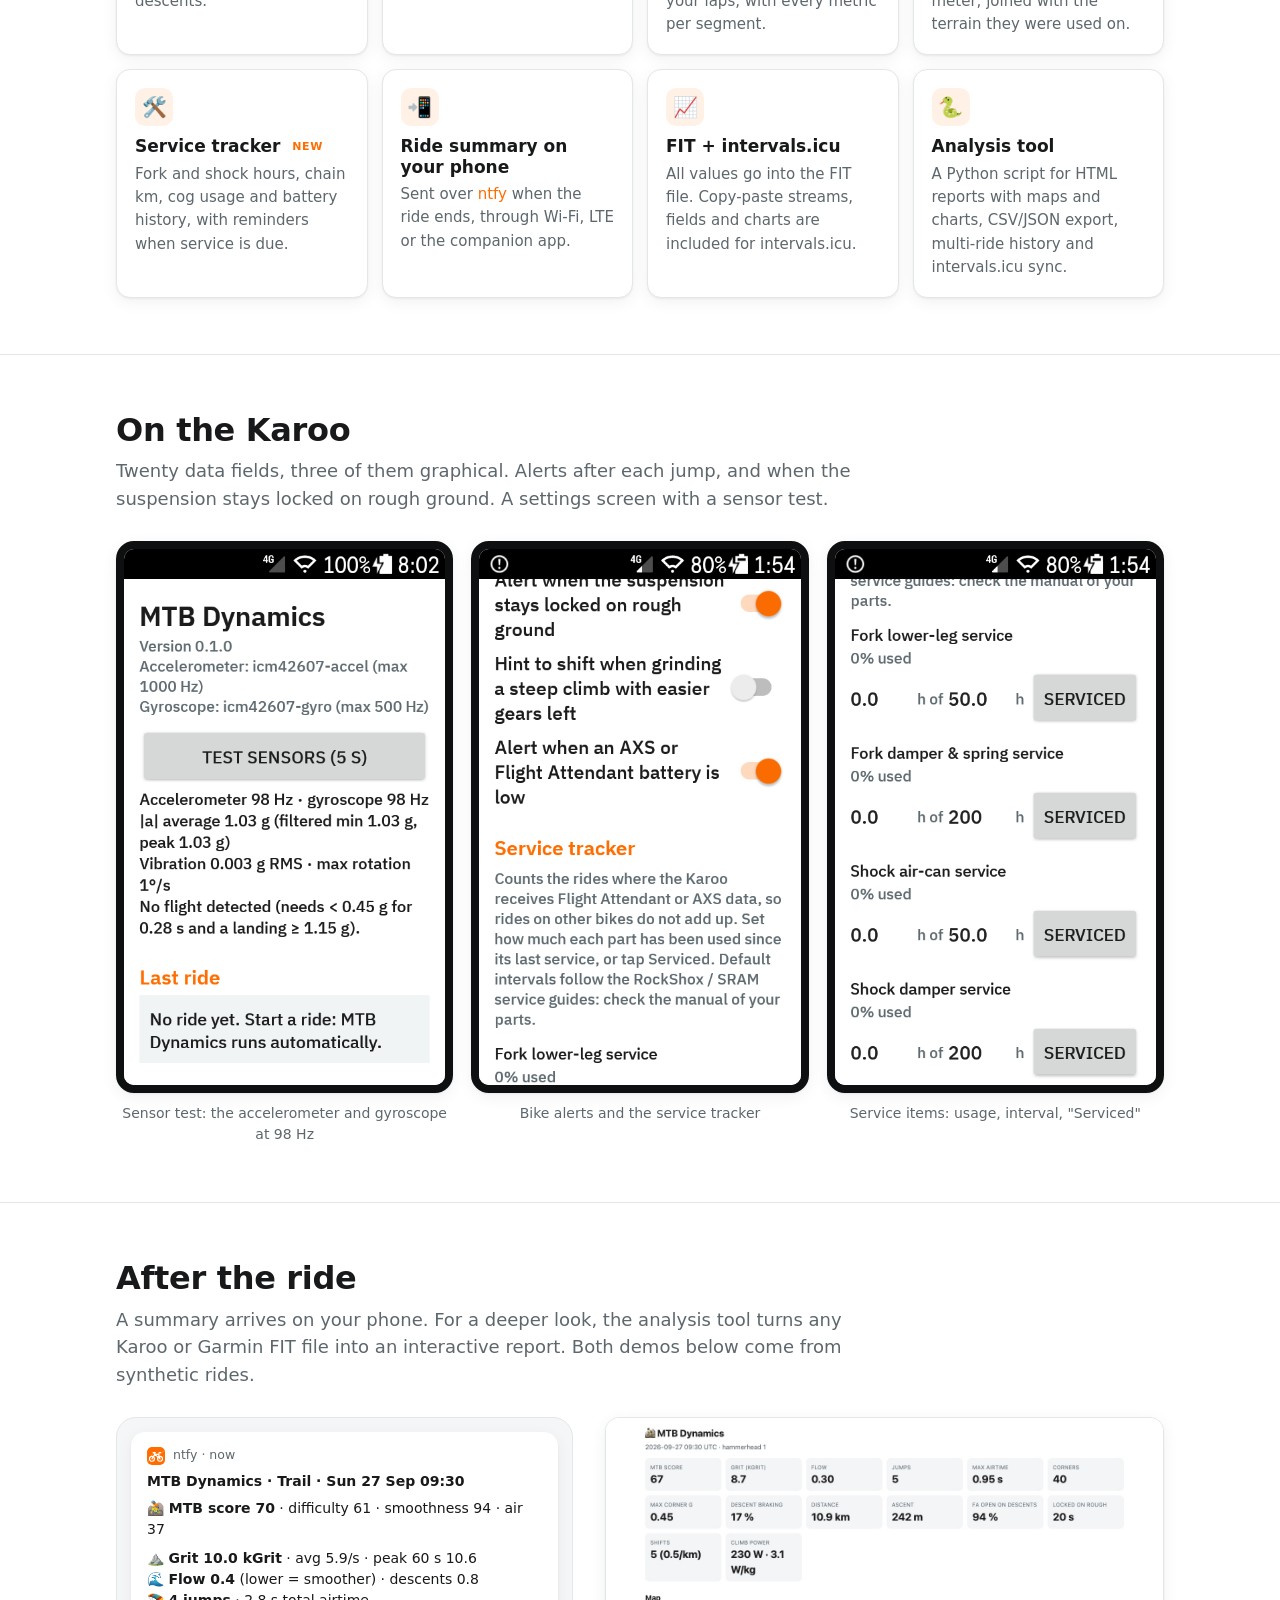
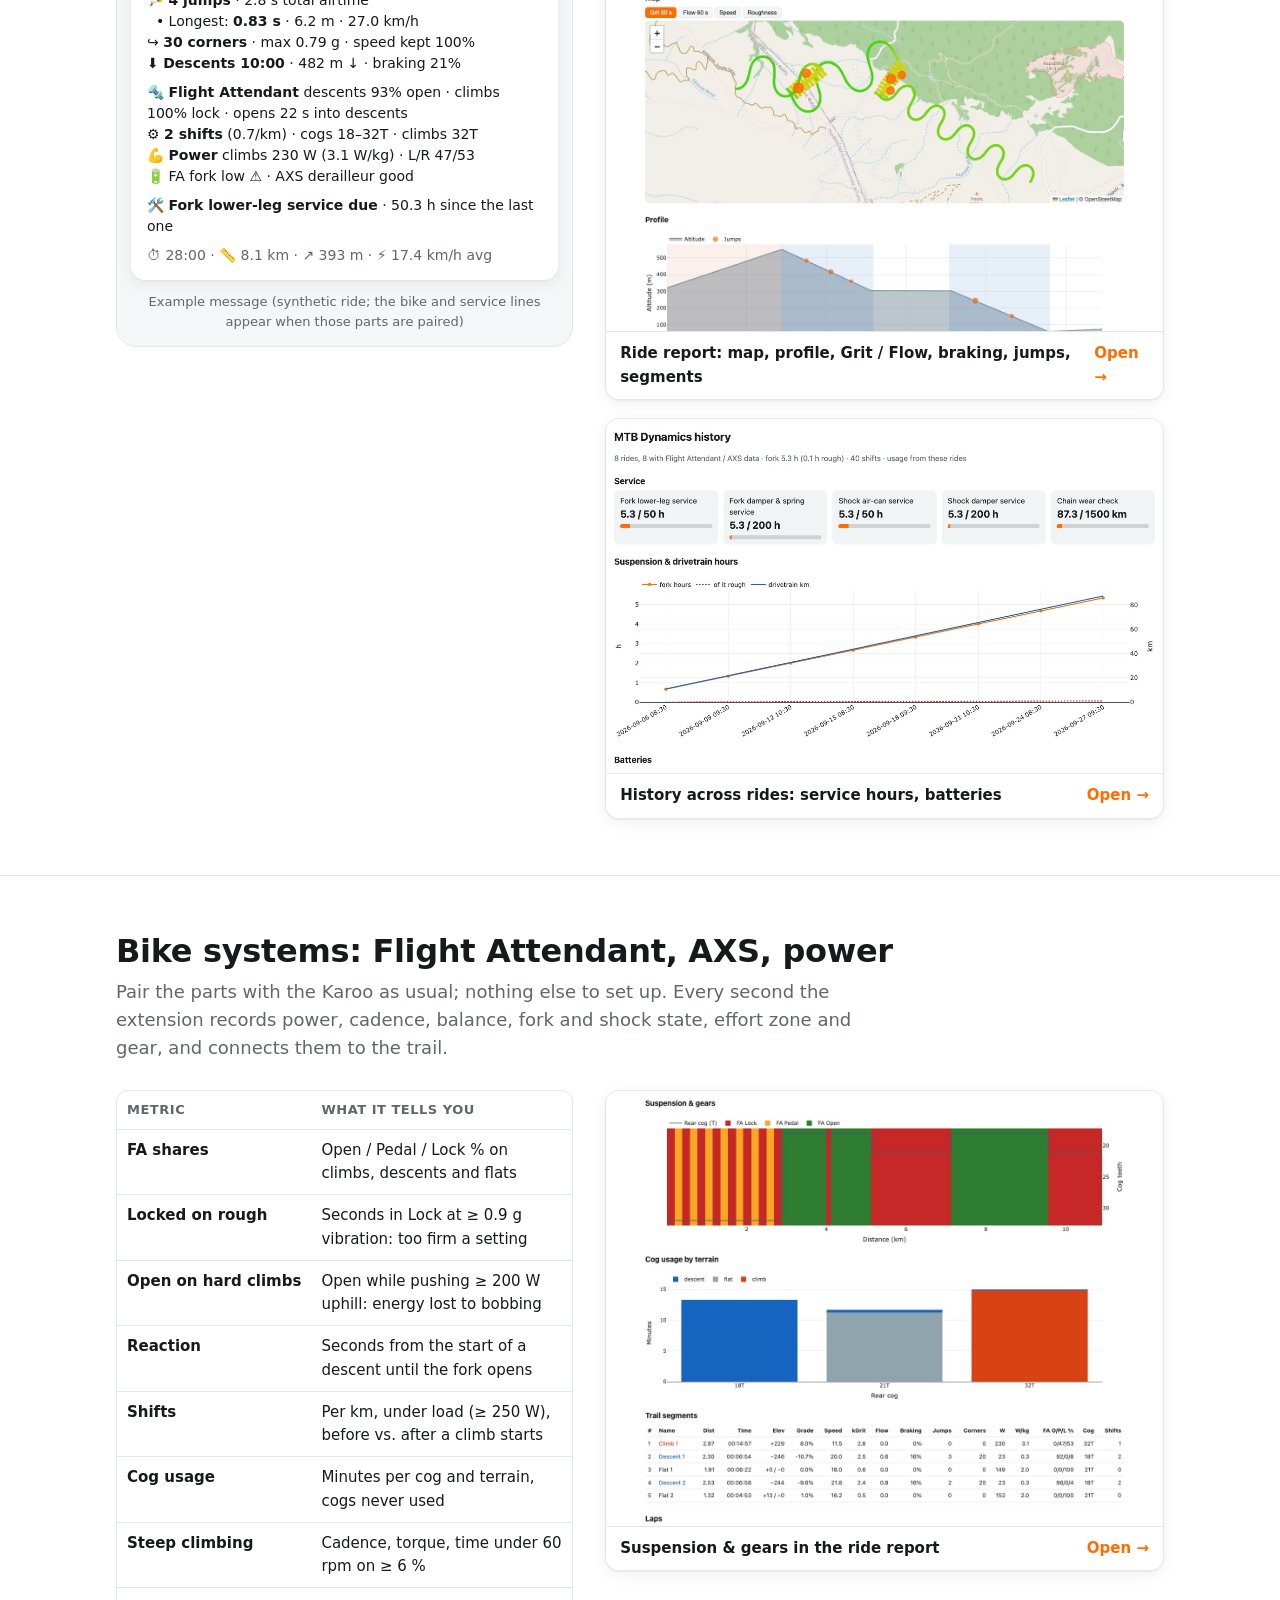
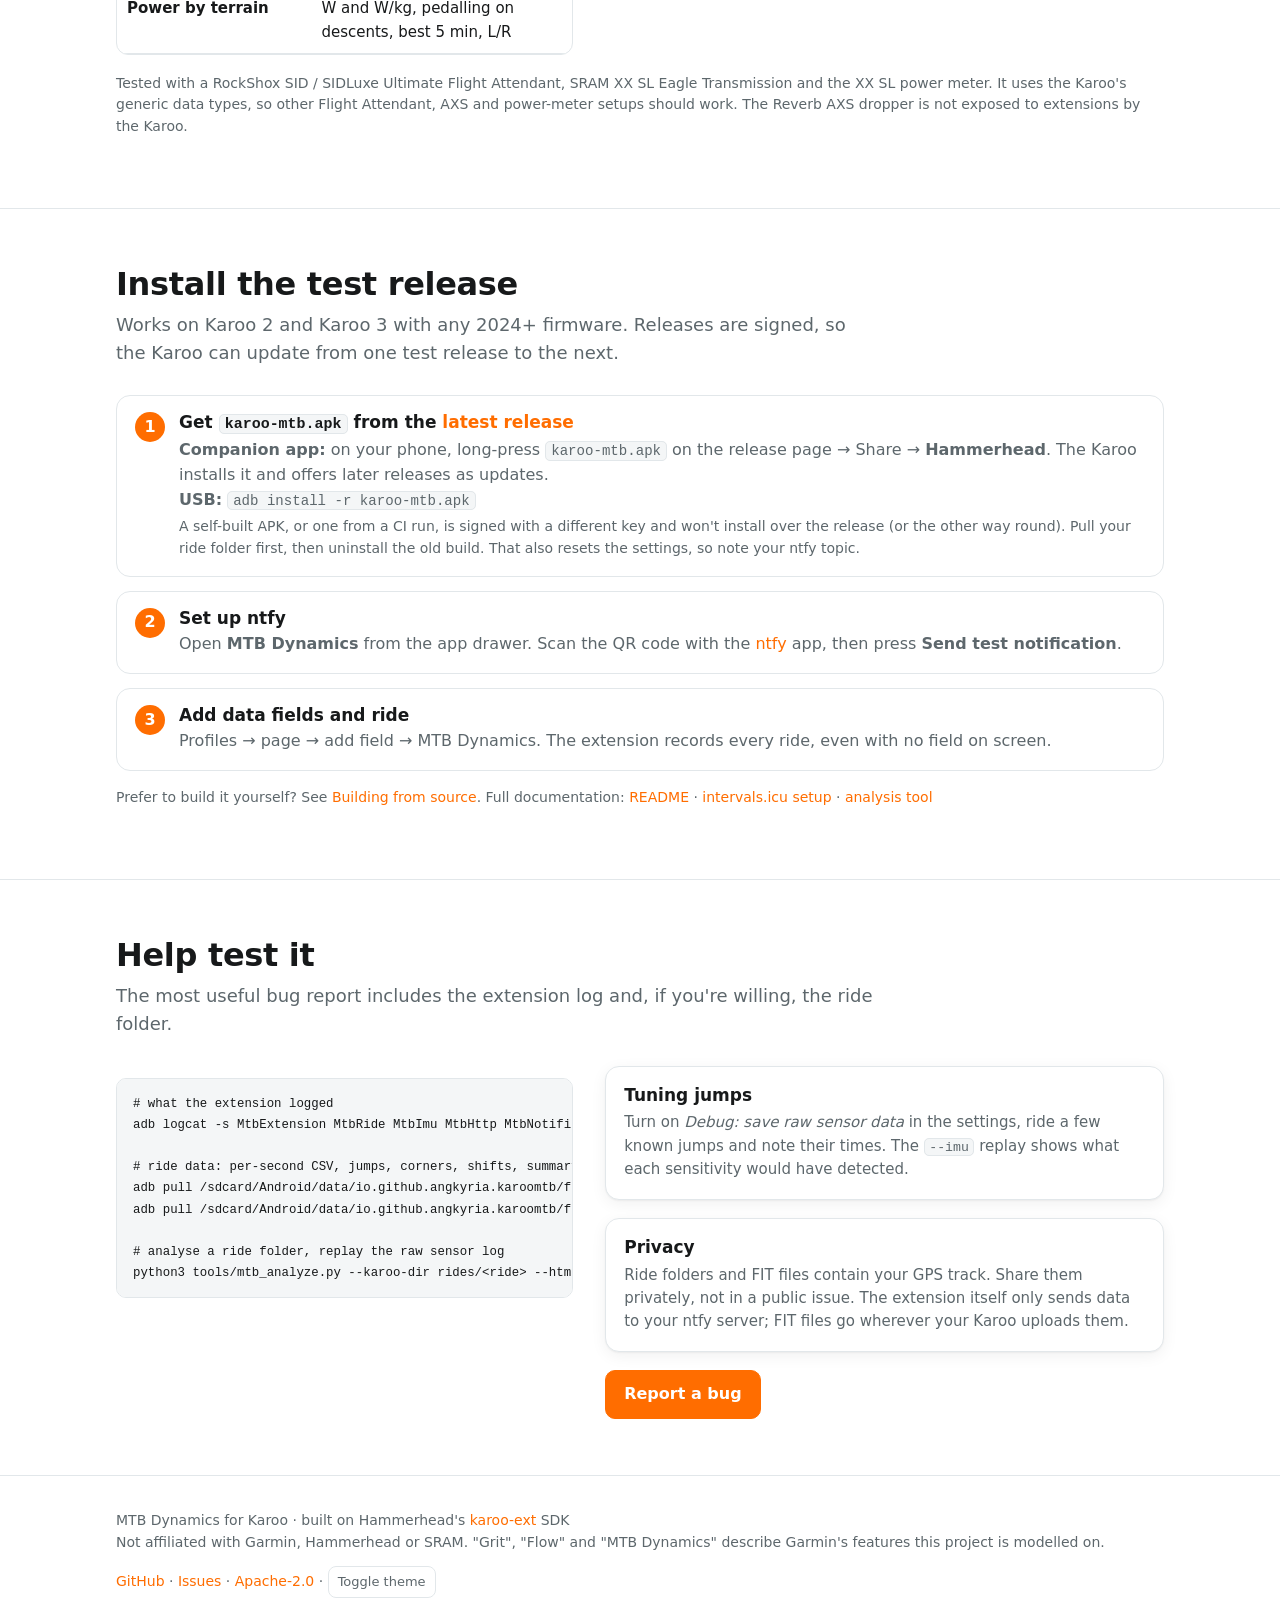
==== commit e9dddf17: "Apache-2.0 license; signed test releases - LICENSE (Apache 2.0, like karoo-ext) and NOTICE - Release" ====
--- a/docs/index.html
+++ b/docs/index.html
@@ -187,8 +187,8 @@
         <a class="btn primary" href="https://github.com/angkyria/karoo-mtb">
           <svg viewBox="0 0 16 16" fill="currentColor" aria-hidden="true"><path d="M8 0C3.58 0 0 3.58 0 8c0 3.54 2.29 6.53 5.47 7.59.4.07.55-.17.55-.38 0-.19-.01-.82-.01-1.49-2.01.37-2.53-.49-2.69-.94-.09-.23-.48-.94-.82-1.13-.28-.15-.68-.52-.01-.53.63-.01 1.08.58 1.23.82.72 1.21 1.87.87 2.33.66.07-.52.28-.87.51-1.07-1.78-.2-3.64-.89-3.64-3.95 0-.87.31-1.59.82-2.15-.08-.2-.36-1.02.08-2.12 0 0 .67-.21 2.2.82.64-.18 1.32-.27 2-.27.68 0 1.36.09 2 .27 1.53-1.04 2.2-.82 2.2-.82.44 1.1.16 1.92.08 2.12.51.56.82 1.27.82 2.15 0 3.07-1.87 3.75-3.65 3.95.29.25.54.73.54 1.48 0 1.07-.01 1.93-.01 2.2 0 .21.15.46.55.38A8.013 8.013 0 0016 8c0-4.42-3.58-8-8-8z"/></svg>
           Source on GitHub</a>
+        <a class="btn" href="https://github.com/angkyria/karoo-mtb/releases/latest">Download test release</a>
         <a class="btn" href="demo/report.html">Demo ride report</a>
-        <a class="btn" href="#testing">Help test it</a>
       </div>
     </div>
     <div>
@@ -228,7 +228,7 @@
       <div>
         <h3>This is a testing / debug project</h3>
         <p>It runs on the developer's Karoo 2, and real rides were used to calibrate it. But it is young:
-          numbers can still change between versions, and there is no signed release yet. Expect rough edges. Bug reports with logs are very welcome.</p>
+          numbers can still change between versions, and releases are test builds. Expect rough edges. Bug reports with logs are very welcome.</p>
         <div class="cols2">
           <div>
             <strong>Verified on a Karoo 2</strong>
@@ -356,22 +356,19 @@
 
 <section id="install">
   <div class="wrap">
-    <h2>Install a test build</h2>
-    <p class="lead">There is no signed release yet. Build the APK yourself, or download the <code>karoo-mtb</code> artifact from the latest successful <a href="https://github.com/angkyria/karoo-mtb/actions">GitHub Actions run</a> (needs a GitHub login). Then install it over USB.</p>
+    <h2>Install the test release</h2>
+    <p class="lead">Works on Karoo 2 and Karoo 3 with any 2024+ firmware. Releases are signed, so the Karoo can update from one test release to the next.</p>
     <ol class="steps">
-      <li><h3>Build or download the APK</h3>
-        <pre><code>export GPR_USER=&lt;github user&gt; GPR_KEY=$(gh auth token)   # karoo-ext is on GitHub Packages
-./gradlew :app:assembleDebug                             # app/build/outputs/apk/debug/app-debug.apk</code></pre>
-        <p>Needs JDK 17 and the Android SDK. The token needs <code>read:packages</code>.</p></li>
-      <li><h3>Install over USB</h3>
-        <pre><code>adb install -r app-debug.apk</code></pre>
-        <p>Builds signed with different keys don't install over each other. Pull your ride folder first, then uninstall the old build.</p></li>
+      <li><h3>Get <code>karoo-mtb.apk</code> from the <a href="https://github.com/angkyria/karoo-mtb/releases/latest">latest release</a></h3>
+        <p><strong>Companion app:</strong> on your phone, long-press <code>karoo-mtb.apk</code> on the release page → Share → <strong>Hammerhead</strong>. The Karoo installs it and offers later releases as updates.<br>
+          <strong>USB:</strong> <code>adb install -r karoo-mtb.apk</code></p>
+        <p class="small">A self-built APK, or one from a CI run, is signed with a different key and won't install over the release (or the other way round). Pull your ride folder first, then uninstall the old build. That also resets the settings, so note your ntfy topic.</p></li>
       <li><h3>Set up ntfy</h3>
         <p>Open <strong>MTB Dynamics</strong> from the app drawer. Scan the QR code with the <a href="https://ntfy.sh">ntfy</a> app, then press <strong>Send test notification</strong>.</p></li>
       <li><h3>Add data fields and ride</h3>
         <p>Profiles → page → add field → MTB Dynamics. The extension records every ride, even with no field on screen.</p></li>
     </ol>
-    <p class="muted small" style="margin-top:16px">Full documentation: <a href="https://github.com/angkyria/karoo-mtb#readme">README</a> · <a href="https://github.com/angkyria/karoo-mtb/blob/main/intervals-icu/README.md">intervals.icu setup</a> · <a href="https://github.com/angkyria/karoo-mtb/tree/main/tools">analysis tool</a></p>
+    <p class="muted small" style="margin-top:16px">Prefer to build it yourself? See <a href="https://github.com/angkyria/karoo-mtb#building-from-source">Building from source</a>. Full documentation: <a href="https://github.com/angkyria/karoo-mtb#readme">README</a> · <a href="https://github.com/angkyria/karoo-mtb/blob/main/intervals-icu/README.md">intervals.icu setup</a> · <a href="https://github.com/angkyria/karoo-mtb/tree/main/tools">analysis tool</a></p>
   </div>
 </section>
 
@@ -404,7 +401,7 @@
   <div class="wrap">
     <div>MTB Dynamics for Karoo · built on Hammerhead's <a href="https://github.com/hammerheadnav/karoo-ext">karoo-ext</a> SDK<br>
       Not affiliated with Garmin, Hammerhead or SRAM. "Grit", "Flow" and "MTB Dynamics" describe Garmin's features this project is modelled on.</div>
-    <div><a href="https://github.com/angkyria/karoo-mtb">GitHub</a> · <a href="https://github.com/angkyria/karoo-mtb/issues">Issues</a> · <button class="theme-toggle" id="theme" type="button">Toggle theme</button></div>
+    <div><a href="https://github.com/angkyria/karoo-mtb">GitHub</a> · <a href="https://github.com/angkyria/karoo-mtb/issues">Issues</a> · <a href="https://github.com/angkyria/karoo-mtb/blob/main/LICENSE">Apache-2.0</a> · <button class="theme-toggle" id="theme" type="button">Toggle theme</button></div>
   </div>
 </footer>
 <script>
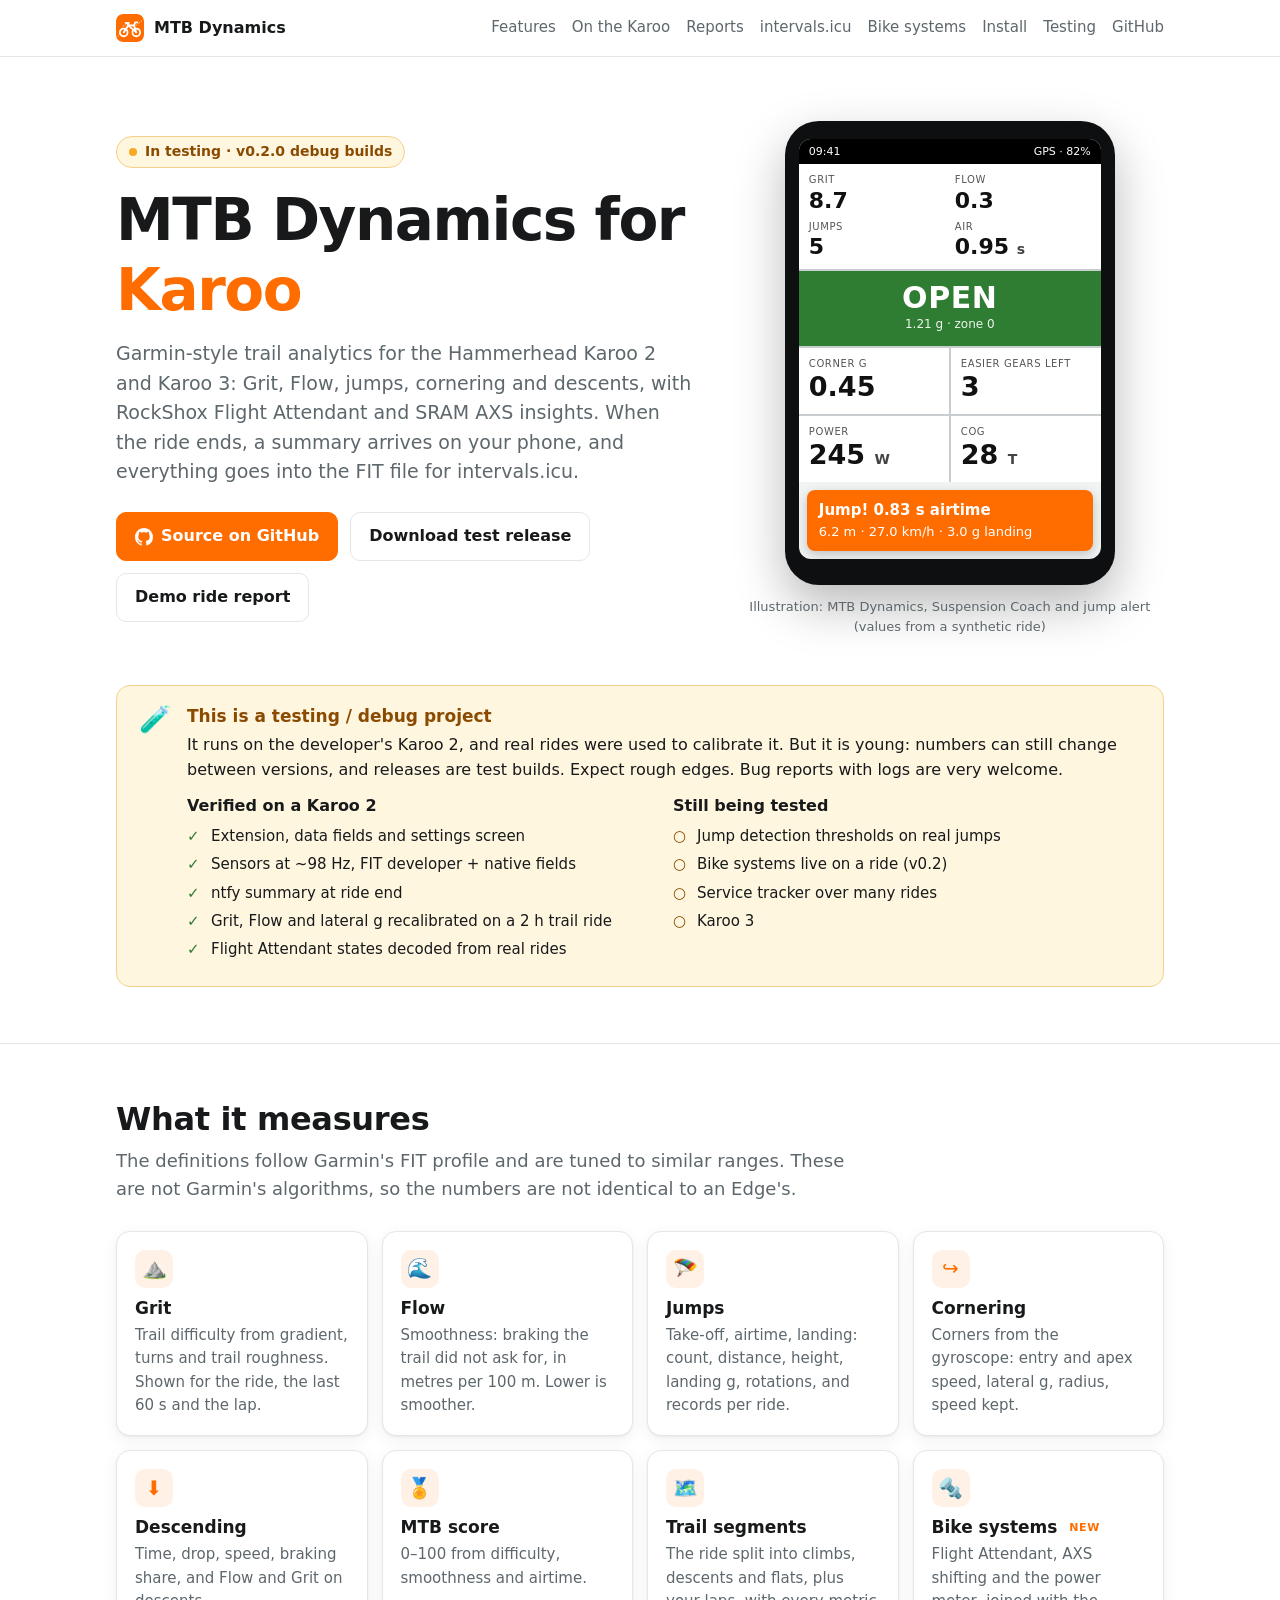
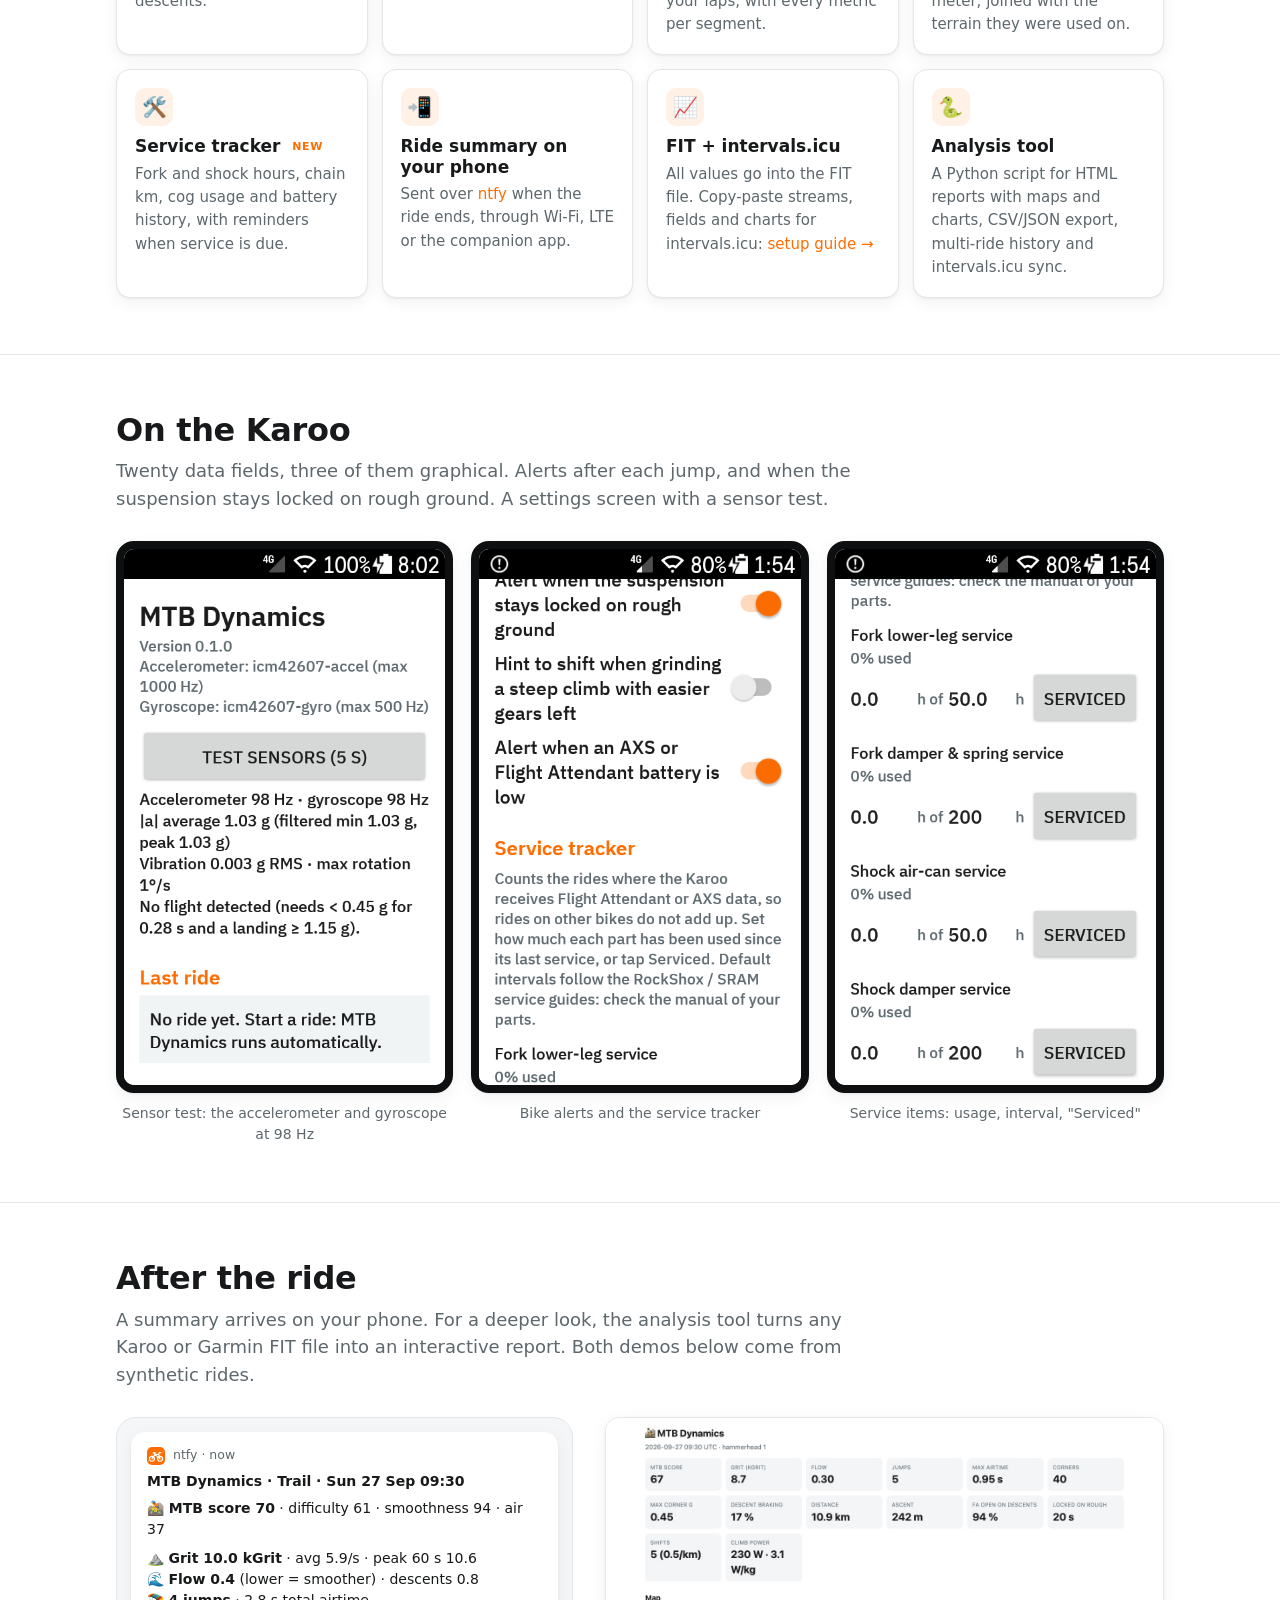
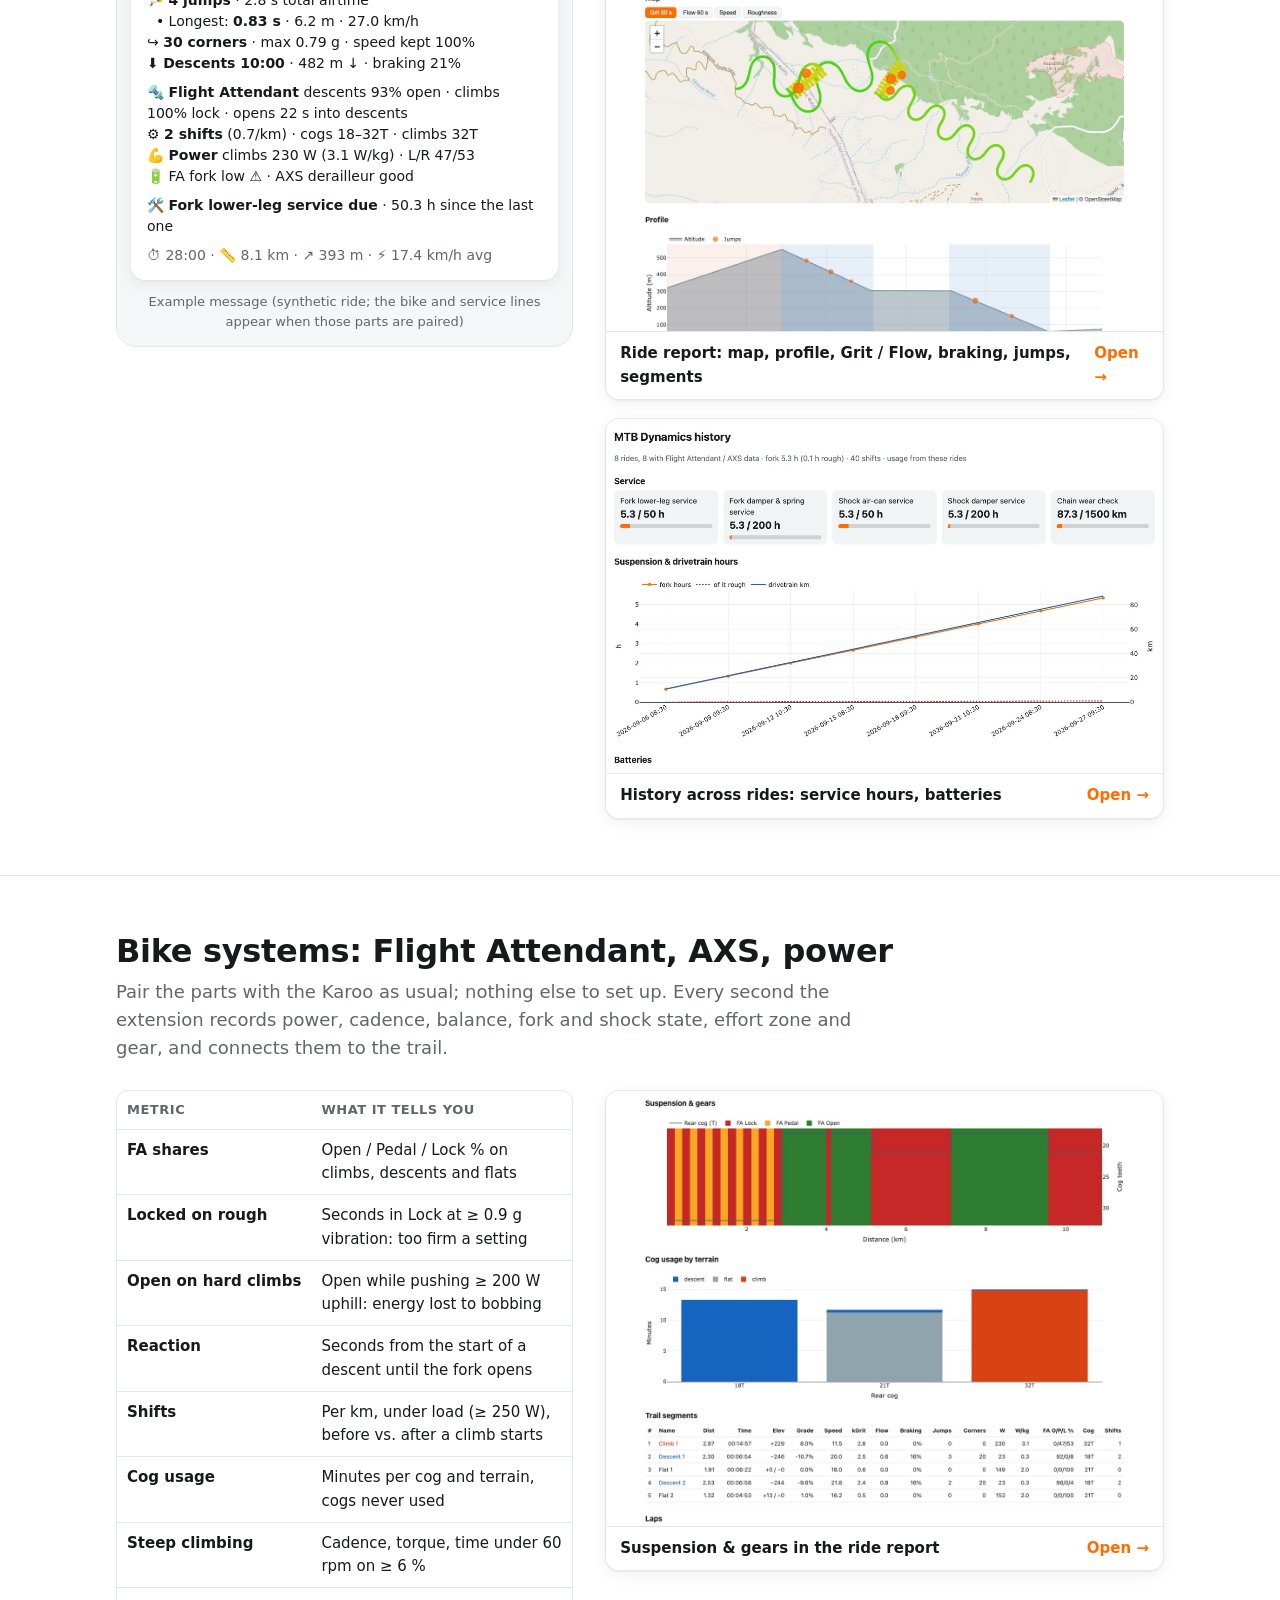
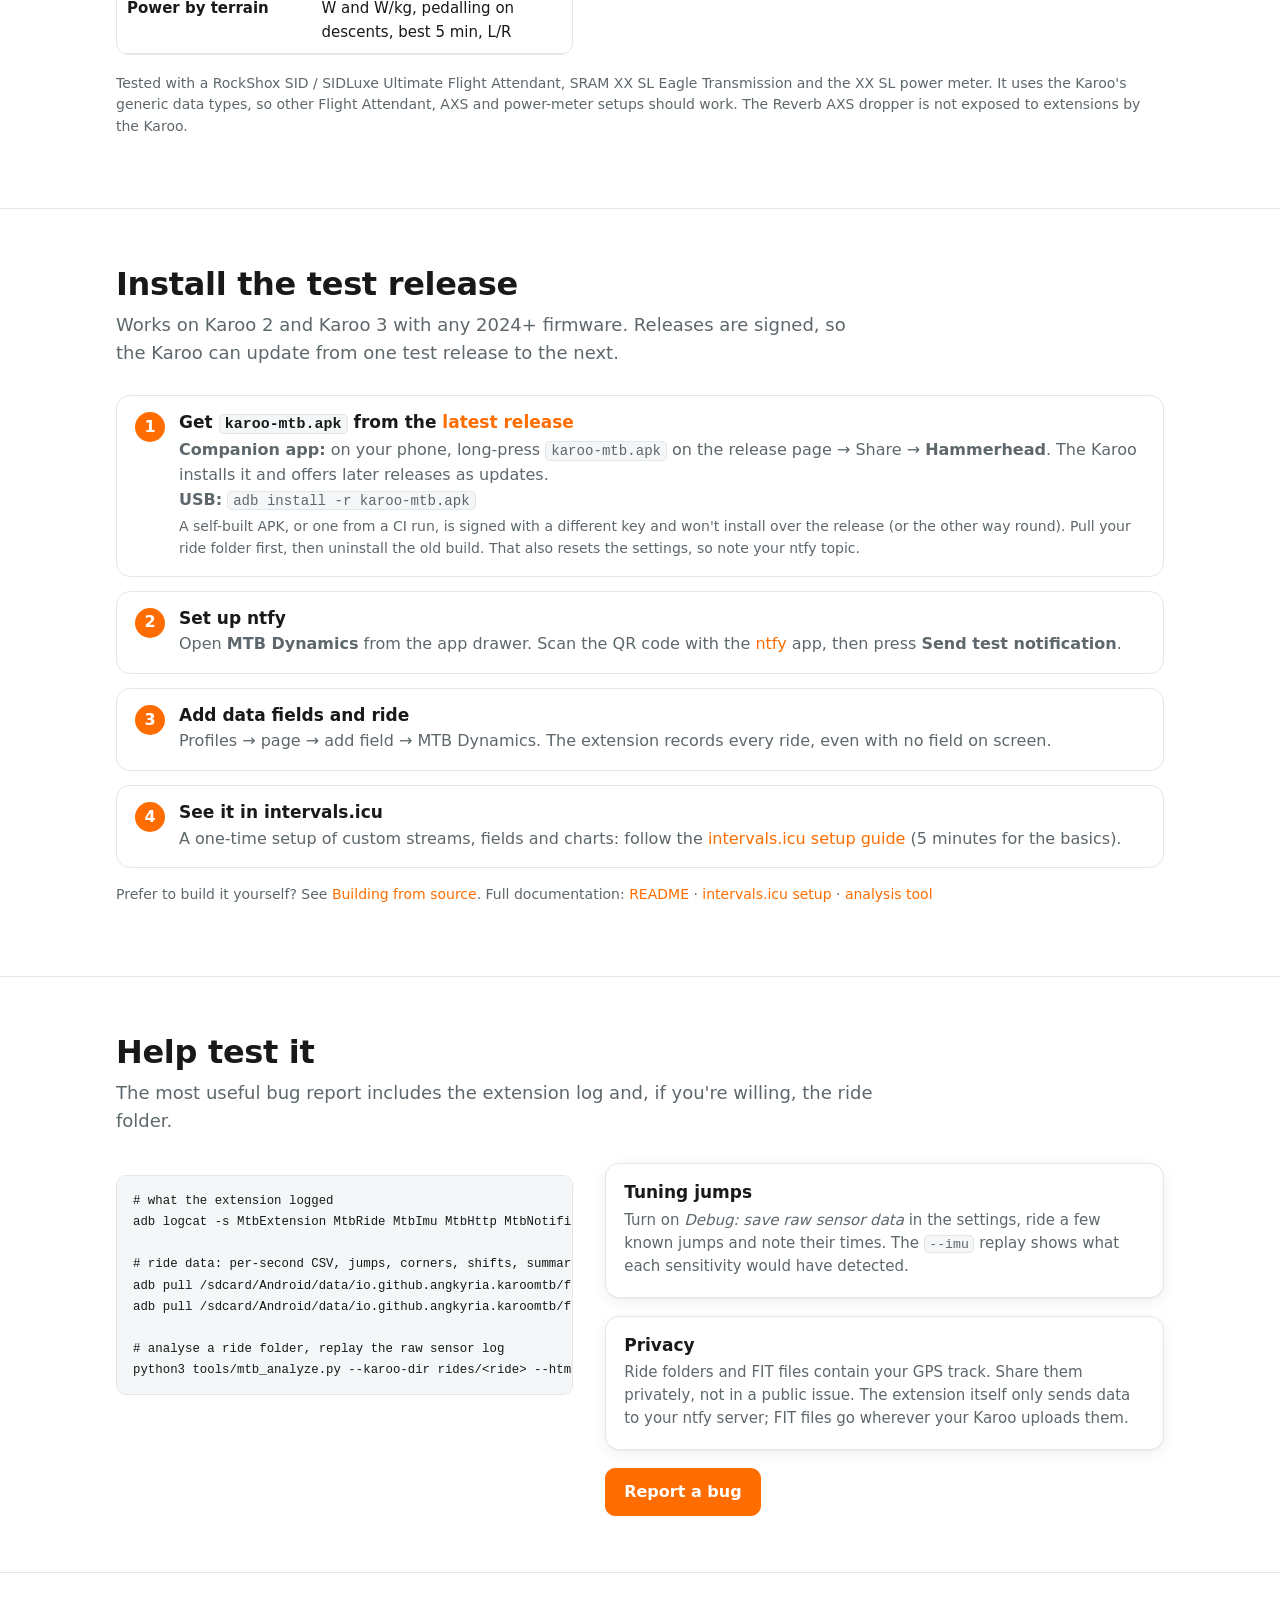
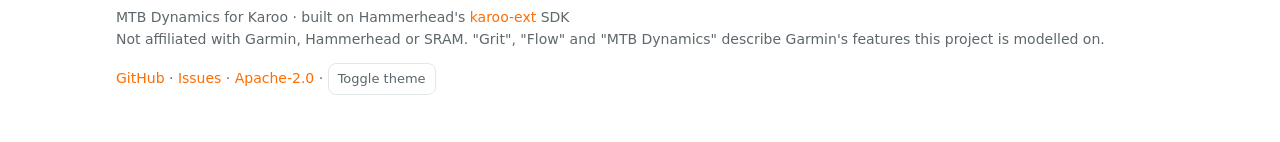
==== commit 9105ebe3: "Website: step-by-step intervals.icu setup guide - docs/intervals-icu.html: quick start, every custom" ====
--- a/docs/index.html
+++ b/docs/index.html
@@ -10,154 +10,7 @@
 <meta property="og:image" content="https://angkyria.github.io/karoo-mtb/img/report.jpg">
 <meta property="og:type" content="website">
 <link rel="icon" href="img/icon.svg" type="image/svg+xml">
-<style>
-:root {
-  --bg: #ffffff; --bg2: #f4f6f7; --card: #ffffff; --fg: #17191a; --muted: #5d676c; --line: #e2e7ea;
-  --accent: #ff6d00; --accent-ink: #ffffff; --accent-soft: #fff1e6; --warn: #8a4b00; --warn-bg: #fff6e0; --warn-line: #f3d18a;
-  --green: #2e7d32; --red: #c62828; --amber: #f9a825; --blue: #1565c0;
-  --shadow: 0 1px 2px rgba(0,0,0,.05), 0 4px 16px rgba(0,0,0,.06);
-}
-@media (prefers-color-scheme: dark) {
-  :root:not([data-theme="light"]) {
-    --bg: #111416; --bg2: #171b1e; --card: #1b2023; --fg: #e9ecee; --muted: #9aa8af; --line: #2a3237;
-    --accent-soft: #2b1c10; --warn: #f3c46b; --warn-bg: #2a2212; --warn-line: #5c4a1e;
-    --shadow: 0 1px 2px rgba(0,0,0,.3), 0 4px 16px rgba(0,0,0,.25);
-  }
-}
-:root[data-theme="dark"] {
-  --bg: #111416; --bg2: #171b1e; --card: #1b2023; --fg: #e9ecee; --muted: #9aa8af; --line: #2a3237;
-  --accent-soft: #2b1c10; --warn: #f3c46b; --warn-bg: #2a2212; --warn-line: #5c4a1e;
-  --shadow: 0 1px 2px rgba(0,0,0,.3), 0 4px 16px rgba(0,0,0,.25);
-}
-* { box-sizing: border-box; }
-html { scroll-behavior: smooth; }
-body { margin: 0; background: var(--bg); color: var(--fg); font: 16px/1.55 system-ui, -apple-system, "Segoe UI", Roboto, sans-serif; -webkit-font-smoothing: antialiased; }
-a { color: var(--accent); text-decoration: none; }
-a:hover { text-decoration: underline; }
-code, pre { font-family: ui-monospace, SFMono-Regular, Menlo, Consolas, monospace; font-size: .88em; }
-code { background: var(--bg2); border: 1px solid var(--line); border-radius: 5px; padding: .05em .35em; }
-pre { background: var(--bg2); border: 1px solid var(--line); border-radius: 10px; padding: 14px 16px; overflow-x: auto; line-height: 1.5; margin: 12px 0; }
-pre code { background: none; border: 0; padding: 0; }
-.wrap { max-width: 1080px; margin: 0 auto; padding: 0 16px; }
-/* Grid items default to min-width:auto, so a long code line would widen the whole page on phones. */
-.hero-grid > *, .split > *, .stack > *, .cols2 > *, .grid > *, ol.steps > li, .banner > * { min-width: 0; }
-pre { max-width: 100%; }
-img { max-width: 100%; }
-section { padding: 56px 0; border-top: 1px solid var(--line); }
-h1, h2, h3 { line-height: 1.2; margin: 0; }
-h2 { font-size: clamp(24px, 3.2vw, 32px); letter-spacing: -.01em; margin-bottom: 8px; }
-h3 { font-size: 17px; margin-bottom: 6px; }
-.lead { color: var(--muted); font-size: 18px; max-width: 760px; margin: 0 0 28px; }
-.muted { color: var(--muted); }
-.small { font-size: 14px; }
-
-/* nav */
-nav { position: sticky; top: 0; z-index: 10; background: var(--bg); background: color-mix(in srgb, var(--bg) 88%, transparent); backdrop-filter: blur(8px); border-bottom: 1px solid var(--line); }
-nav .wrap { display: flex; align-items: center; gap: 18px; height: 56px; }
-nav .brand { display: flex; align-items: center; gap: 10px; font-weight: 700; color: var(--fg); white-space: nowrap; }
-nav .brand img { width: 28px; height: 28px; border-radius: 7px; }
-nav .brand { flex-shrink: 0; }
-nav .links { display: flex; gap: 16px; margin-left: auto; min-width: 0; font-size: 15px; overflow-x: auto; scrollbar-width: none; }
-nav .links a { color: var(--muted); white-space: nowrap; }
-nav .links a:hover { color: var(--fg); text-decoration: none; }
-@media (max-width: 720px) { nav .links a.opt { display: none; } }
-
-/* hero */
-.hero { padding: 64px 0 48px; border: 0; }
-.hero-grid { display: grid; grid-template-columns: 1.15fr .85fr; gap: 40px; align-items: center; }
-@media (max-width: 900px) { .hero-grid { grid-template-columns: 1fr; } }
-.pill { display: inline-flex; align-items: center; gap: 8px; background: var(--warn-bg); color: var(--warn); border: 1px solid var(--warn-line); border-radius: 999px; padding: 4px 12px; font-size: 14px; font-weight: 600; }
-.pill::before { content: ""; width: 8px; height: 8px; border-radius: 50%; background: var(--amber); }
-.hero h1 { font-size: clamp(36px, 5.6vw, 58px); letter-spacing: -.025em; margin: 18px 0 14px; }
-.hero h1 span { color: var(--accent); }
-.hero p { font-size: 19px; color: var(--muted); margin: 0 0 26px; max-width: 600px; }
-.buttons { display: flex; flex-wrap: wrap; gap: 12px; }
-.btn { display: inline-flex; align-items: center; gap: 8px; padding: 11px 18px; border-radius: 10px; font-weight: 600; border: 1px solid var(--line); color: var(--fg); background: var(--card); }
-.btn:hover { text-decoration: none; border-color: var(--muted); }
-.btn.primary { background: var(--accent); border-color: var(--accent); color: var(--accent-ink); }
-.btn.primary:hover { filter: brightness(1.05); }
-.btn svg { width: 18px; height: 18px; }
-
-/* Karoo mock */
-.karoo { width: 100%; max-width: 330px; margin: 0 auto; background: #0d0f10; border-radius: 34px; padding: 18px 14px 26px; box-shadow: 0 20px 50px rgba(0,0,0,.28); }
-.screen { background: #f2f3f3; border-radius: 12px; overflow: hidden; color: #111; font-family: Roboto, system-ui, sans-serif; }
-.statusbar { background: #000; color: #fff; font-size: 11px; display: flex; justify-content: space-between; padding: 4px 10px; }
-.tiles { display: grid; grid-template-columns: 1fr 1fr; gap: 2px; background: #c9cdcf; }
-.tile { background: #fff; padding: 8px 10px 9px; min-height: 66px; }
-.tile.wide { grid-column: span 2; }
-.tile .k { font-size: 10px; letter-spacing: .06em; color: #555; text-transform: uppercase; }
-.tile .v { font-size: 27px; font-weight: 700; line-height: 1.15; }
-.tile .v small { font-size: 14px; font-weight: 600; color: #444; }
-.quad { display: grid; grid-template-columns: 1fr 1fr; gap: 6px 10px; }
-.quad .v { font-size: 22px; }
-.coach { background: var(--green); color: #fff; text-align: center; padding: 10px 6px 12px; }
-.coach .v { font-size: 30px; letter-spacing: .02em; }
-.coach .h { font-size: 12px; opacity: .92; }
-.alert { margin: 8px; background: var(--accent); color: #fff; border-radius: 8px; padding: 9px 12px; font-size: 13px; box-shadow: 0 4px 12px rgba(0,0,0,.2); }
-.alert b { display: block; font-size: 15px; }
-.caption { text-align: center; color: var(--muted); font-size: 13px; margin-top: 12px; }
-
-/* testing banner */
-.banner { background: var(--warn-bg); border: 1px solid var(--warn-line); border-radius: 14px; padding: 20px 22px; display: grid; grid-template-columns: auto 1fr; gap: 16px; }
-.banner .icon { font-size: 26px; line-height: 1; }
-.banner h3 { color: var(--warn); }
-.banner p { margin: 6px 0 0; }
-.cols2 { display: grid; grid-template-columns: 1fr 1fr; gap: 18px; margin-top: 12px; }
-@media (max-width: 700px) { .cols2 { grid-template-columns: 1fr; } .banner { grid-template-columns: 1fr; } }
-ul.check, ul.todo { list-style: none; padding: 0; margin: 6px 0 0; }
-ul.check li, ul.todo li { padding-left: 24px; position: relative; margin: 5px 0; font-size: 15px; }
-ul.check li::before { content: "✓"; position: absolute; left: 0; color: var(--green); font-weight: 700; }
-ul.todo li::before { content: "○"; position: absolute; left: 0; color: var(--warn); font-weight: 700; }
-
-/* features */
-.grid { display: grid; grid-template-columns: repeat(auto-fill, minmax(240px, 1fr)); gap: 14px; }
-.card { background: var(--card); border: 1px solid var(--line); border-radius: 14px; padding: 18px; box-shadow: var(--shadow); }
-.card .ic { width: 38px; height: 38px; border-radius: 10px; display: grid; place-items: center; background: var(--accent-soft); color: var(--accent); margin-bottom: 10px; font-size: 20px; }
-.card p { margin: 0; color: var(--muted); font-size: 15px; }
-.tag { display: inline-block; font-size: 11px; font-weight: 700; letter-spacing: .05em; text-transform: uppercase; color: var(--accent); margin-left: 6px; vertical-align: 2px; }
-
-/* shots */
-.shots { display: grid; grid-template-columns: repeat(3, 1fr); gap: 18px; }
-@media (max-width: 760px) { .shots { grid-template-columns: 1fr; max-width: 340px; margin: 0 auto; } }
-.shot { margin: 0; }
-.shot img { width: 100%; height: auto; border-radius: 18px; border: 8px solid #0d0f10; box-shadow: var(--shadow); display: block; }
-.shot figcaption { color: var(--muted); font-size: 14px; margin-top: 10px; text-align: center; }
-
-/* ride report */
-.split { display: grid; grid-template-columns: .9fr 1.1fr; gap: 32px; align-items: start; }
-@media (max-width: 900px) { .split { grid-template-columns: 1fr; } }
-.phone { background: var(--bg2); border: 1px solid var(--line); border-radius: 20px; padding: 14px; }
-.notif { background: var(--card); border-radius: 14px; padding: 14px 16px; box-shadow: var(--shadow); font-size: 14px; line-height: 1.5; }
-.notif .app { display: flex; align-items: center; gap: 8px; color: var(--muted); font-size: 12.5px; margin-bottom: 6px; }
-.notif .app img { width: 18px; height: 18px; border-radius: 5px; }
-.notif .title { font-weight: 700; margin-bottom: 6px; }
-.notif p { margin: 0 0 8px; }
-.notif p:last-child { margin: 0; color: var(--muted); }
-.preview { display: block; border: 1px solid var(--line); border-radius: 14px; overflow: hidden; box-shadow: var(--shadow); background: #fff; }
-.preview img { width: 100%; height: auto; display: block; }
-.preview:hover { text-decoration: none; border-color: var(--accent); }
-.preview .bar { display: flex; justify-content: space-between; align-items: center; padding: 10px 14px; background: var(--card); color: var(--fg); font-weight: 600; font-size: 15px; border-top: 1px solid var(--line); }
-.preview .bar span { color: var(--accent); }
-.stack { display: grid; gap: 18px; }
-
-/* tables */
-table { border-collapse: collapse; width: 100%; font-size: 15px; }
-th, td { text-align: left; padding: 9px 10px; border-bottom: 1px solid var(--line); vertical-align: top; }
-th { color: var(--muted); font-weight: 600; font-size: 13px; text-transform: uppercase; letter-spacing: .04em; }
-.table-wrap { overflow-x: auto; border: 1px solid var(--line); border-radius: 12px; background: var(--card); }
-.table-wrap table td:first-child { font-weight: 600; white-space: nowrap; }
-
-/* steps */
-ol.steps { counter-reset: s; list-style: none; padding: 0; margin: 0; display: grid; gap: 14px; }
-ol.steps > li { counter-increment: s; position: relative; padding: 16px 18px 16px 62px; background: var(--card); border: 1px solid var(--line); border-radius: 14px; }
-ol.steps > li::before { content: counter(s); position: absolute; left: 18px; top: 16px; width: 30px; height: 30px; border-radius: 50%; background: var(--accent); color: #fff; display: grid; place-items: center; font-weight: 700; }
-ol.steps h3 { margin-bottom: 4px; }
-ol.steps p { margin: 4px 0 0; color: var(--muted); }
-
-footer { border-top: 1px solid var(--line); padding: 34px 0 48px; color: var(--muted); font-size: 14px; }
-footer .wrap { display: flex; flex-wrap: wrap; gap: 12px 28px; justify-content: space-between; }
-.theme-toggle { background: none; border: 1px solid var(--line); color: var(--muted); border-radius: 8px; padding: 5px 9px; cursor: pointer; font: inherit; font-size: 13px; }
-</style>
+<link rel="stylesheet" href="site.css">
 </head>
 <body>
 <nav>
@@ -167,6 +20,7 @@
       <a href="#features">Features</a>
       <a class="opt" href="#karoo">On the Karoo</a>
       <a href="#report">Reports</a>
+      <a href="intervals-icu.html">intervals.icu</a>
       <a class="opt" href="#bike">Bike systems</a>
       <a href="#install">Install</a>
       <a href="#testing">Testing</a>
@@ -270,7 +124,7 @@
       <div class="card"><div class="ic">🔩</div><h3>Bike systems <span class="tag">new</span></h3><p>Flight Attendant, AXS shifting and the power meter, joined with the terrain they were used on.</p></div>
       <div class="card"><div class="ic">🛠️</div><h3>Service tracker <span class="tag">new</span></h3><p>Fork and shock hours, chain km, cog usage and battery history, with reminders when service is due.</p></div>
       <div class="card"><div class="ic">📲</div><h3>Ride summary on your phone</h3><p>Sent over <a href="https://ntfy.sh">ntfy</a> when the ride ends, through Wi-Fi, LTE or the companion app.</p></div>
-      <div class="card"><div class="ic">📈</div><h3>FIT + intervals.icu</h3><p>All values go into the FIT file. Copy-paste streams, fields and charts are included for intervals.icu.</p></div>
+      <div class="card"><div class="ic">📈</div><h3>FIT + intervals.icu</h3><p>All values go into the FIT file. Copy-paste streams, fields and charts for intervals.icu: <a href="intervals-icu.html">setup guide →</a></p></div>
       <div class="card"><div class="ic">🐍</div><h3>Analysis tool</h3><p>A Python script for HTML reports with maps and charts, CSV/JSON export, multi-ride history and intervals.icu sync.</p></div>
     </div>
   </div>
@@ -367,6 +221,8 @@
         <p>Open <strong>MTB Dynamics</strong> from the app drawer. Scan the QR code with the <a href="https://ntfy.sh">ntfy</a> app, then press <strong>Send test notification</strong>.</p></li>
       <li><h3>Add data fields and ride</h3>
         <p>Profiles → page → add field → MTB Dynamics. The extension records every ride, even with no field on screen.</p></li>
+      <li><h3>See it in intervals.icu</h3>
+        <p>A one-time setup of custom streams, fields and charts: follow the <a href="intervals-icu.html">intervals.icu setup guide</a> (5 minutes for the basics).</p></li>
     </ol>
     <p class="muted small" style="margin-top:16px">Prefer to build it yourself? See <a href="https://github.com/angkyria/karoo-mtb#building-from-source">Building from source</a>. Full documentation: <a href="https://github.com/angkyria/karoo-mtb#readme">README</a> · <a href="https://github.com/angkyria/karoo-mtb/blob/main/intervals-icu/README.md">intervals.icu setup</a> · <a href="https://github.com/angkyria/karoo-mtb/tree/main/tools">analysis tool</a></p>
   </div>
--- a/docs/site.css
+++ b/docs/site.css
@@ -0,0 +1,146 @@
+:root {
+  --bg: #ffffff; --bg2: #f4f6f7; --card: #ffffff; --fg: #17191a; --muted: #5d676c; --line: #e2e7ea;
+  --accent: #ff6d00; --accent-ink: #ffffff; --accent-soft: #fff1e6; --warn: #8a4b00; --warn-bg: #fff6e0; --warn-line: #f3d18a;
+  --green: #2e7d32; --red: #c62828; --amber: #f9a825; --blue: #1565c0;
+  --shadow: 0 1px 2px rgba(0,0,0,.05), 0 4px 16px rgba(0,0,0,.06);
+}
+@media (prefers-color-scheme: dark) {
+  :root:not([data-theme="light"]) {
+    --bg: #111416; --bg2: #171b1e; --card: #1b2023; --fg: #e9ecee; --muted: #9aa8af; --line: #2a3237;
+    --accent-soft: #2b1c10; --warn: #f3c46b; --warn-bg: #2a2212; --warn-line: #5c4a1e;
+    --shadow: 0 1px 2px rgba(0,0,0,.3), 0 4px 16px rgba(0,0,0,.25);
+  }
+}
+:root[data-theme="dark"] {
+  --bg: #111416; --bg2: #171b1e; --card: #1b2023; --fg: #e9ecee; --muted: #9aa8af; --line: #2a3237;
+  --accent-soft: #2b1c10; --warn: #f3c46b; --warn-bg: #2a2212; --warn-line: #5c4a1e;
+  --shadow: 0 1px 2px rgba(0,0,0,.3), 0 4px 16px rgba(0,0,0,.25);
+}
+* { box-sizing: border-box; }
+html { scroll-behavior: smooth; }
+body { margin: 0; background: var(--bg); color: var(--fg); font: 16px/1.55 system-ui, -apple-system, "Segoe UI", Roboto, sans-serif; -webkit-font-smoothing: antialiased; }
+a { color: var(--accent); text-decoration: none; }
+a:hover { text-decoration: underline; }
+code, pre { font-family: ui-monospace, SFMono-Regular, Menlo, Consolas, monospace; font-size: .88em; }
+code { background: var(--bg2); border: 1px solid var(--line); border-radius: 5px; padding: .05em .35em; }
+pre { background: var(--bg2); border: 1px solid var(--line); border-radius: 10px; padding: 14px 16px; overflow-x: auto; line-height: 1.5; margin: 12px 0; }
+pre code { background: none; border: 0; padding: 0; }
+.wrap { max-width: 1080px; margin: 0 auto; padding: 0 16px; }
+/* Grid items default to min-width:auto, so a long code line would widen the whole page on phones. */
+.hero-grid > *, .split > *, .stack > *, .cols2 > *, .grid > *, ol.steps > li, .banner > * { min-width: 0; }
+pre { max-width: 100%; }
+img { max-width: 100%; }
+section { padding: 56px 0; border-top: 1px solid var(--line); }
+h1, h2, h3 { line-height: 1.2; margin: 0; }
+h2 { font-size: clamp(24px, 3.2vw, 32px); letter-spacing: -.01em; margin-bottom: 8px; }
+h3 { font-size: 17px; margin-bottom: 6px; }
+.lead { color: var(--muted); font-size: 18px; max-width: 760px; margin: 0 0 28px; }
+.muted { color: var(--muted); }
+.small { font-size: 14px; }
+
+/* nav */
+nav { position: sticky; top: 0; z-index: 10; background: var(--bg); background: color-mix(in srgb, var(--bg) 88%, transparent); backdrop-filter: blur(8px); border-bottom: 1px solid var(--line); }
+nav .wrap { display: flex; align-items: center; gap: 18px; height: 56px; }
+nav .brand { display: flex; align-items: center; gap: 10px; font-weight: 700; color: var(--fg); white-space: nowrap; }
+nav .brand img { width: 28px; height: 28px; border-radius: 7px; }
+nav .brand { flex-shrink: 0; }
+nav .links { display: flex; gap: 16px; margin-left: auto; min-width: 0; font-size: 15px; overflow-x: auto; scrollbar-width: none; }
+nav .links a { color: var(--muted); white-space: nowrap; }
+nav .links a:hover { color: var(--fg); text-decoration: none; }
+@media (max-width: 720px) { nav .links a.opt { display: none; } }
+
+/* hero */
+.hero { padding: 64px 0 48px; border: 0; }
+.hero-grid { display: grid; grid-template-columns: 1.15fr .85fr; gap: 40px; align-items: center; }
+@media (max-width: 900px) { .hero-grid { grid-template-columns: 1fr; } }
+.pill { display: inline-flex; align-items: center; gap: 8px; background: var(--warn-bg); color: var(--warn); border: 1px solid var(--warn-line); border-radius: 999px; padding: 4px 12px; font-size: 14px; font-weight: 600; }
+.pill::before { content: ""; width: 8px; height: 8px; border-radius: 50%; background: var(--amber); }
+.hero h1 { font-size: clamp(36px, 5.6vw, 58px); letter-spacing: -.025em; margin: 18px 0 14px; }
+.hero h1 span { color: var(--accent); }
+.hero p { font-size: 19px; color: var(--muted); margin: 0 0 26px; max-width: 600px; }
+.buttons { display: flex; flex-wrap: wrap; gap: 12px; }
+.btn { display: inline-flex; align-items: center; gap: 8px; padding: 11px 18px; border-radius: 10px; font-weight: 600; border: 1px solid var(--line); color: var(--fg); background: var(--card); }
+.btn:hover { text-decoration: none; border-color: var(--muted); }
+.btn.primary { background: var(--accent); border-color: var(--accent); color: var(--accent-ink); }
+.btn.primary:hover { filter: brightness(1.05); }
+.btn svg { width: 18px; height: 18px; }
+
+/* Karoo mock */
+.karoo { width: 100%; max-width: 330px; margin: 0 auto; background: #0d0f10; border-radius: 34px; padding: 18px 14px 26px; box-shadow: 0 20px 50px rgba(0,0,0,.28); }
+.screen { background: #f2f3f3; border-radius: 12px; overflow: hidden; color: #111; font-family: Roboto, system-ui, sans-serif; }
+.statusbar { background: #000; color: #fff; font-size: 11px; display: flex; justify-content: space-between; padding: 4px 10px; }
+.tiles { display: grid; grid-template-columns: 1fr 1fr; gap: 2px; background: #c9cdcf; }
+.tile { background: #fff; padding: 8px 10px 9px; min-height: 66px; }
+.tile.wide { grid-column: span 2; }
+.tile .k { font-size: 10px; letter-spacing: .06em; color: #555; text-transform: uppercase; }
+.tile .v { font-size: 27px; font-weight: 700; line-height: 1.15; }
+.tile .v small { font-size: 14px; font-weight: 600; color: #444; }
+.quad { display: grid; grid-template-columns: 1fr 1fr; gap: 6px 10px; }
+.quad .v { font-size: 22px; }
+.coach { background: var(--green); color: #fff; text-align: center; padding: 10px 6px 12px; }
+.coach .v { font-size: 30px; letter-spacing: .02em; }
+.coach .h { font-size: 12px; opacity: .92; }
+.alert { margin: 8px; background: var(--accent); color: #fff; border-radius: 8px; padding: 9px 12px; font-size: 13px; box-shadow: 0 4px 12px rgba(0,0,0,.2); }
+.alert b { display: block; font-size: 15px; }
+.caption { text-align: center; color: var(--muted); font-size: 13px; margin-top: 12px; }
+
+/* testing banner */
+.banner { background: var(--warn-bg); border: 1px solid var(--warn-line); border-radius: 14px; padding: 20px 22px; display: grid; grid-template-columns: auto 1fr; gap: 16px; }
+.banner .icon { font-size: 26px; line-height: 1; }
+.banner h3 { color: var(--warn); }
+.banner p { margin: 6px 0 0; }
+.cols2 { display: grid; grid-template-columns: 1fr 1fr; gap: 18px; margin-top: 12px; }
+@media (max-width: 700px) { .cols2 { grid-template-columns: 1fr; } .banner { grid-template-columns: 1fr; } }
+ul.check, ul.todo { list-style: none; padding: 0; margin: 6px 0 0; }
+ul.check li, ul.todo li { padding-left: 24px; position: relative; margin: 5px 0; font-size: 15px; }
+ul.check li::before { content: "✓"; position: absolute; left: 0; color: var(--green); font-weight: 700; }
+ul.todo li::before { content: "○"; position: absolute; left: 0; color: var(--warn); font-weight: 700; }
+
+/* features */
+.grid { display: grid; grid-template-columns: repeat(auto-fill, minmax(240px, 1fr)); gap: 14px; }
+.card { background: var(--card); border: 1px solid var(--line); border-radius: 14px; padding: 18px; box-shadow: var(--shadow); }
+.card .ic { width: 38px; height: 38px; border-radius: 10px; display: grid; place-items: center; background: var(--accent-soft); color: var(--accent); margin-bottom: 10px; font-size: 20px; }
+.card p { margin: 0; color: var(--muted); font-size: 15px; }
+.tag { display: inline-block; font-size: 11px; font-weight: 700; letter-spacing: .05em; text-transform: uppercase; color: var(--accent); margin-left: 6px; vertical-align: 2px; }
+
+/* shots */
+.shots { display: grid; grid-template-columns: repeat(3, 1fr); gap: 18px; }
+@media (max-width: 760px) { .shots { grid-template-columns: 1fr; max-width: 340px; margin: 0 auto; } }
+.shot { margin: 0; }
+.shot img { width: 100%; height: auto; border-radius: 18px; border: 8px solid #0d0f10; box-shadow: var(--shadow); display: block; }
+.shot figcaption { color: var(--muted); font-size: 14px; margin-top: 10px; text-align: center; }
+
+/* ride report */
+.split { display: grid; grid-template-columns: .9fr 1.1fr; gap: 32px; align-items: start; }
+@media (max-width: 900px) { .split { grid-template-columns: 1fr; } }
+.phone { background: var(--bg2); border: 1px solid var(--line); border-radius: 20px; padding: 14px; }
+.notif { background: var(--card); border-radius: 14px; padding: 14px 16px; box-shadow: var(--shadow); font-size: 14px; line-height: 1.5; }
+.notif .app { display: flex; align-items: center; gap: 8px; color: var(--muted); font-size: 12.5px; margin-bottom: 6px; }
+.notif .app img { width: 18px; height: 18px; border-radius: 5px; }
+.notif .title { font-weight: 700; margin-bottom: 6px; }
+.notif p { margin: 0 0 8px; }
+.notif p:last-child { margin: 0; color: var(--muted); }
+.preview { display: block; border: 1px solid var(--line); border-radius: 14px; overflow: hidden; box-shadow: var(--shadow); background: #fff; }
+.preview img { width: 100%; height: auto; display: block; }
+.preview:hover { text-decoration: none; border-color: var(--accent); }
+.preview .bar { display: flex; justify-content: space-between; align-items: center; padding: 10px 14px; background: var(--card); color: var(--fg); font-weight: 600; font-size: 15px; border-top: 1px solid var(--line); }
+.preview .bar span { color: var(--accent); }
+.stack { display: grid; gap: 18px; }
+
+/* tables */
+table { border-collapse: collapse; width: 100%; font-size: 15px; }
+th, td { text-align: left; padding: 9px 10px; border-bottom: 1px solid var(--line); vertical-align: top; }
+th { color: var(--muted); font-weight: 600; font-size: 13px; text-transform: uppercase; letter-spacing: .04em; }
+.table-wrap { overflow-x: auto; border: 1px solid var(--line); border-radius: 12px; background: var(--card); }
+.table-wrap table td:first-child { font-weight: 600; white-space: nowrap; }
+
+/* steps */
+ol.steps { counter-reset: s; list-style: none; padding: 0; margin: 0; display: grid; gap: 14px; }
+ol.steps > li { counter-increment: s; position: relative; padding: 16px 18px 16px 62px; background: var(--card); border: 1px solid var(--line); border-radius: 14px; }
+ol.steps > li::before { content: counter(s); position: absolute; left: 18px; top: 16px; width: 30px; height: 30px; border-radius: 50%; background: var(--accent); color: #fff; display: grid; place-items: center; font-weight: 700; }
+ol.steps h3 { margin-bottom: 4px; }
+ol.steps p { margin: 4px 0 0; color: var(--muted); }
+
+footer { border-top: 1px solid var(--line); padding: 34px 0 48px; color: var(--muted); font-size: 14px; }
+footer .wrap { display: flex; flex-wrap: wrap; gap: 12px 28px; justify-content: space-between; }
+.theme-toggle { background: none; border: 1px solid var(--line); color: var(--muted); border-radius: 8px; padding: 5px 9px; cursor: pointer; font: inherit; font-size: 13px; }
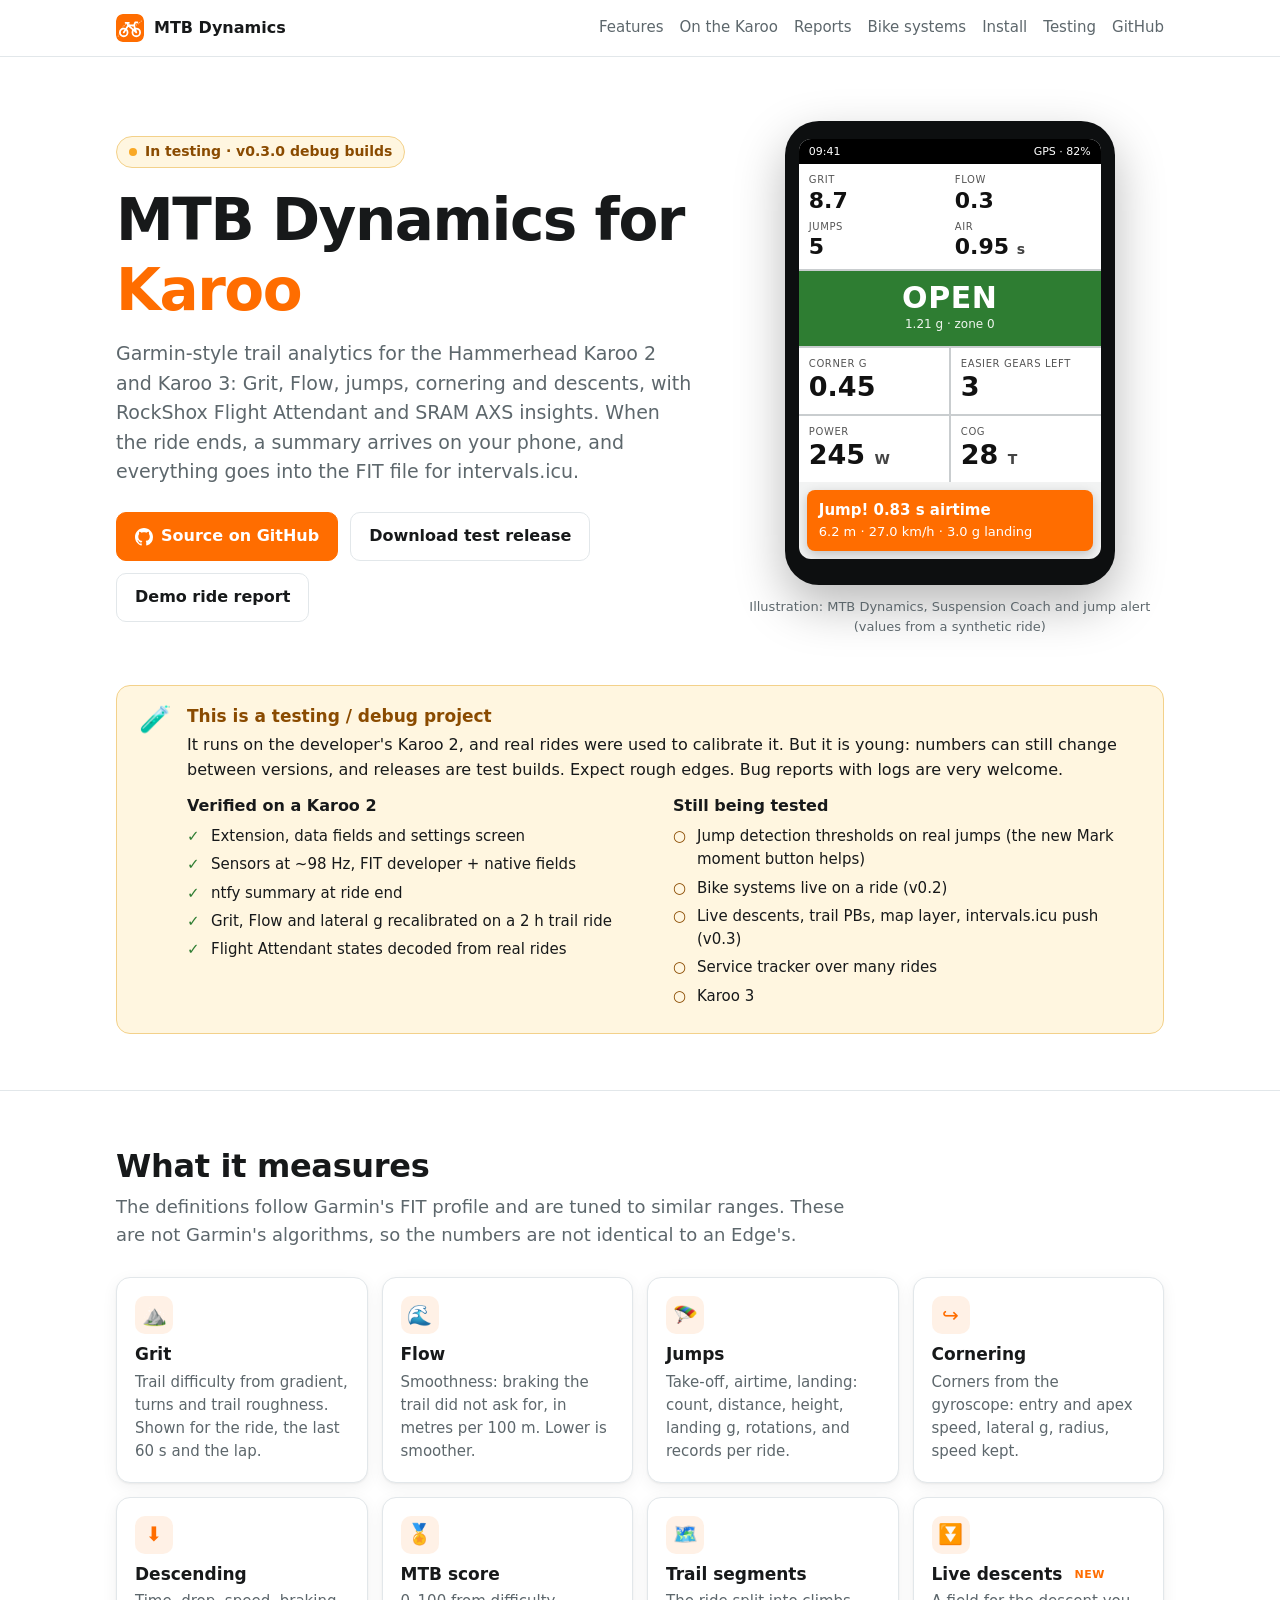
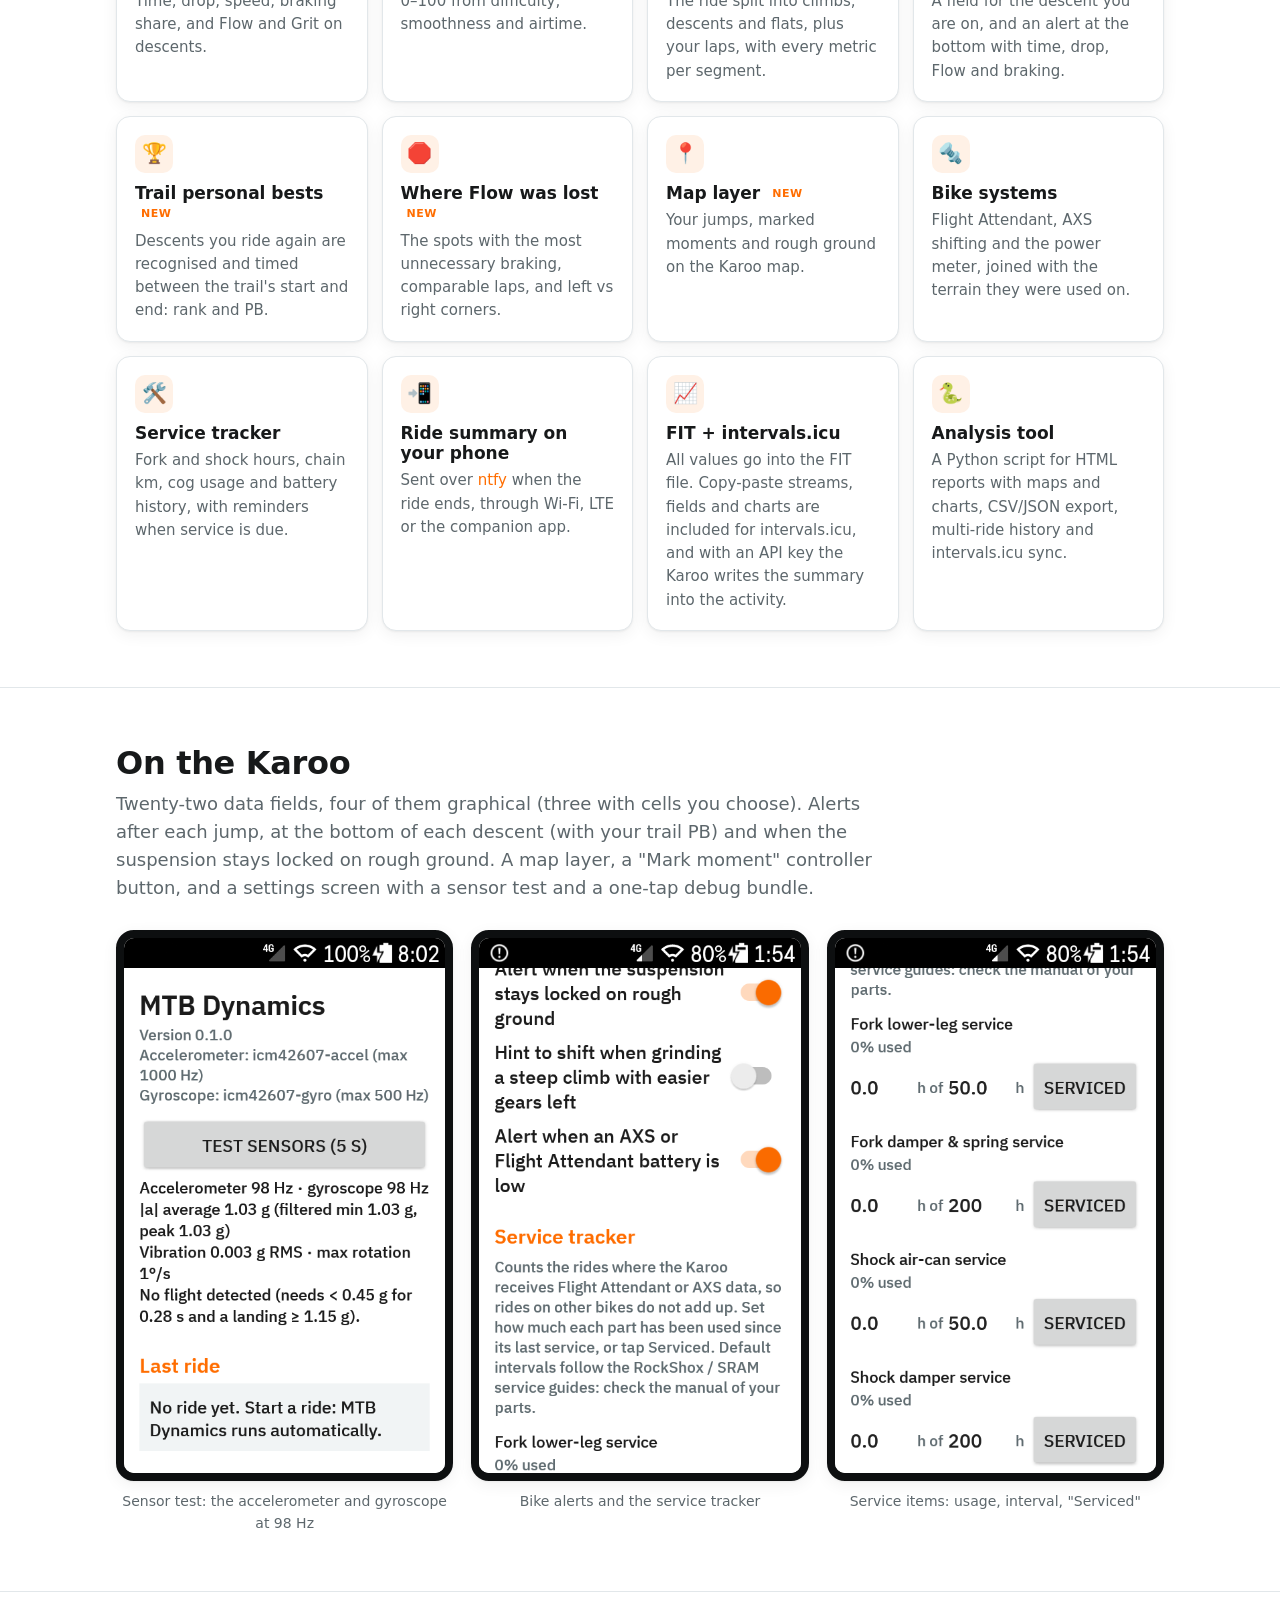
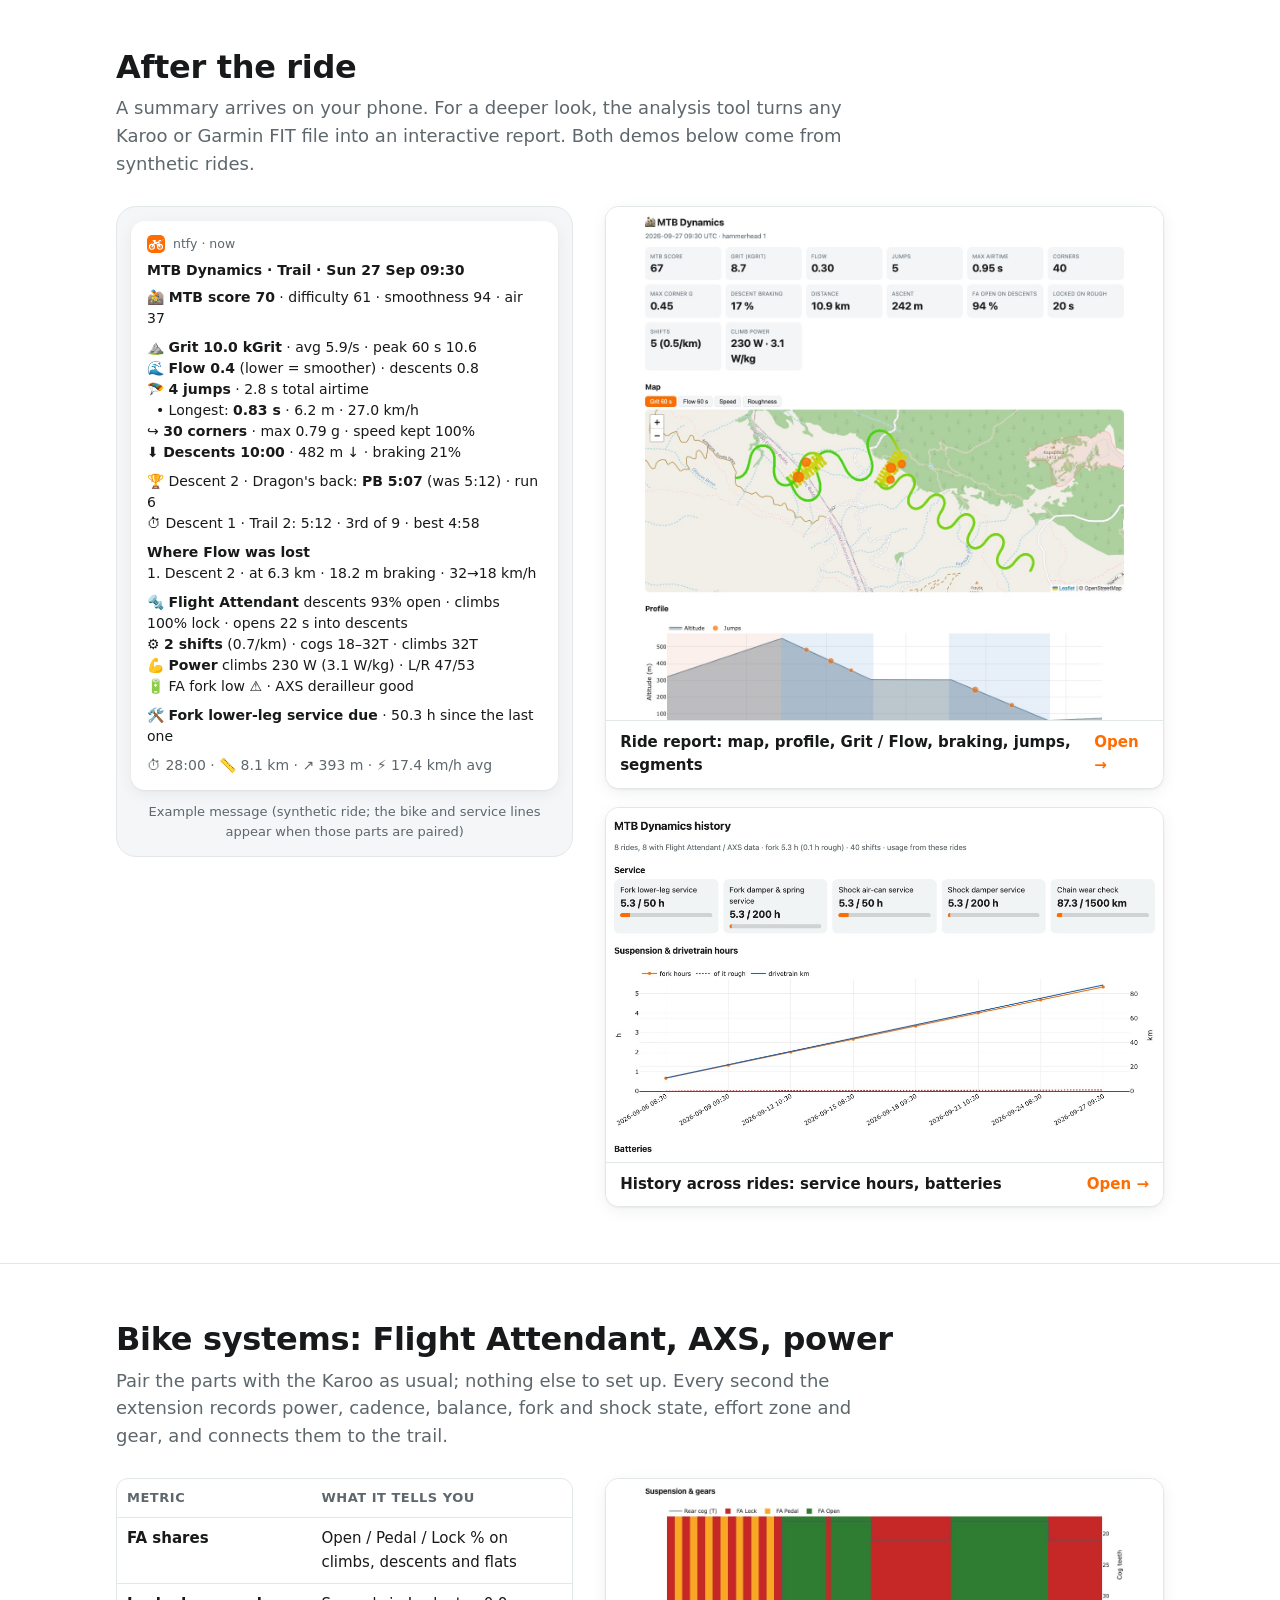
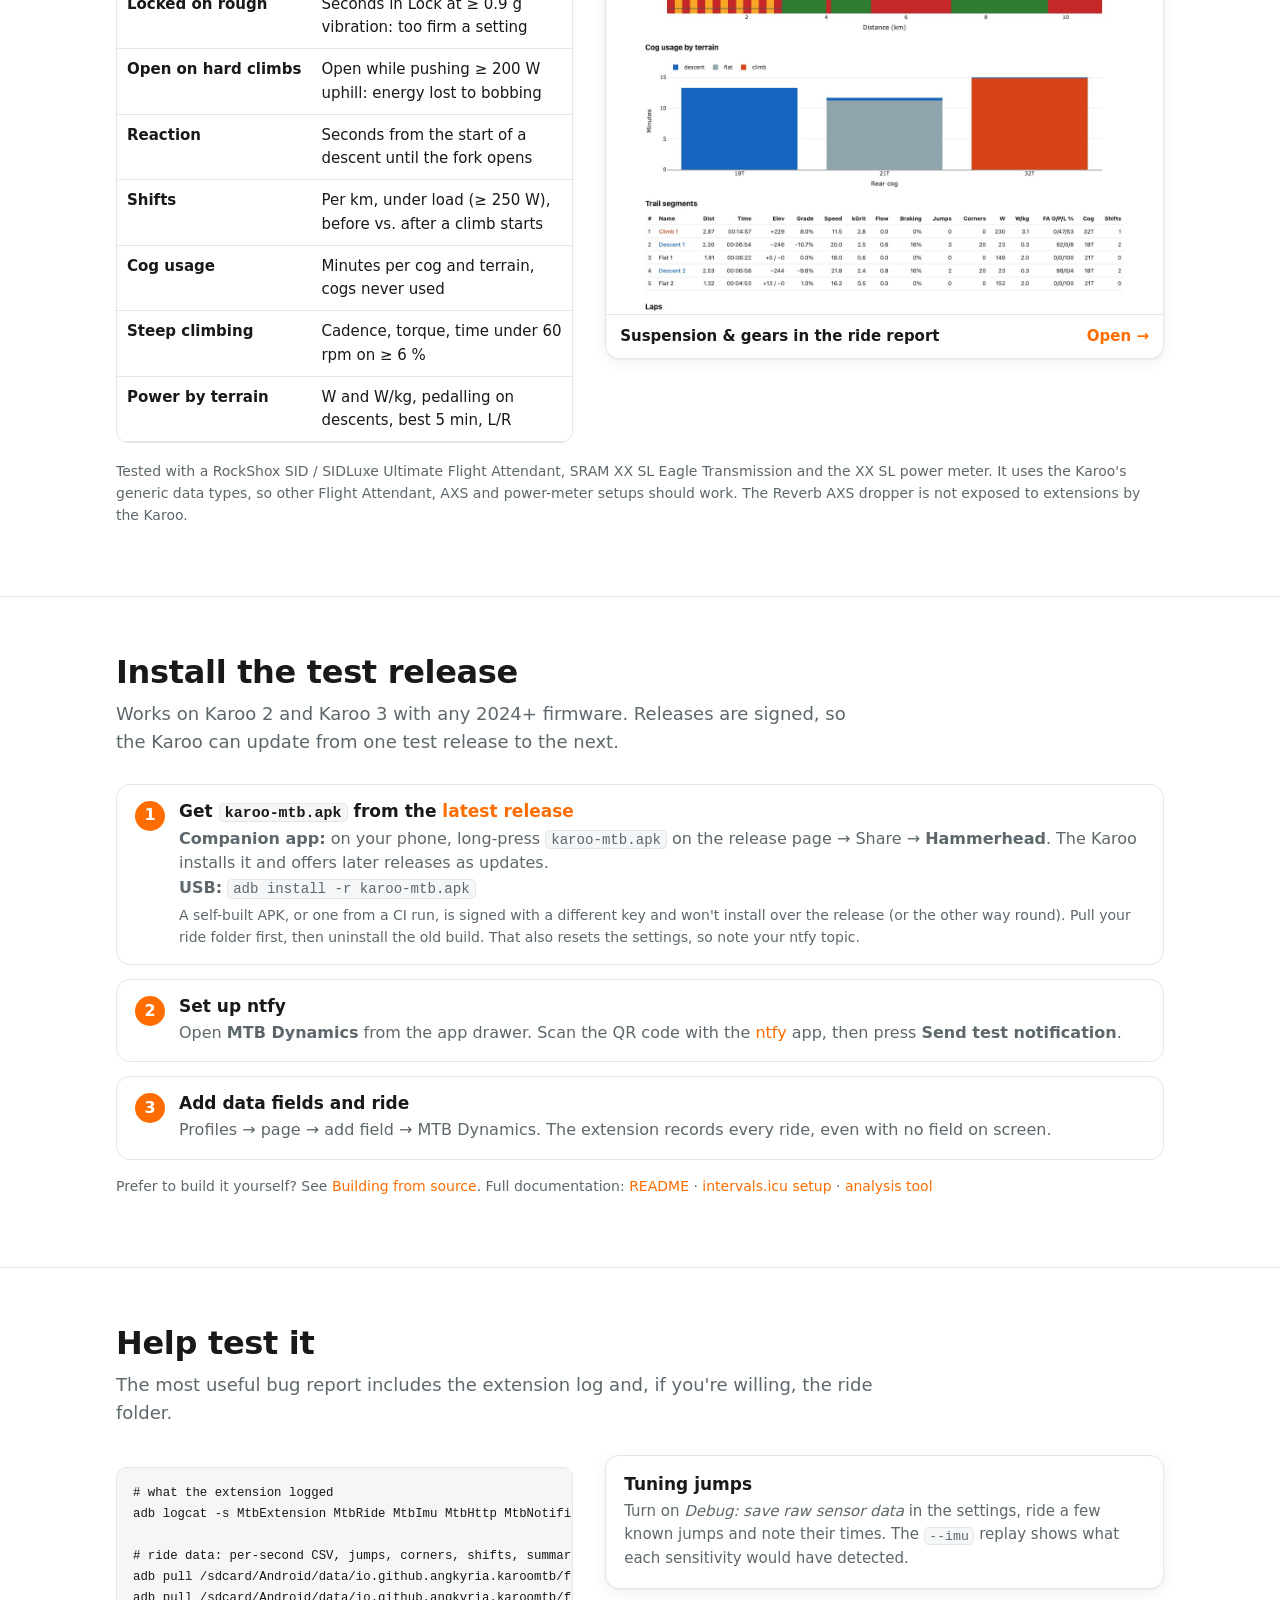
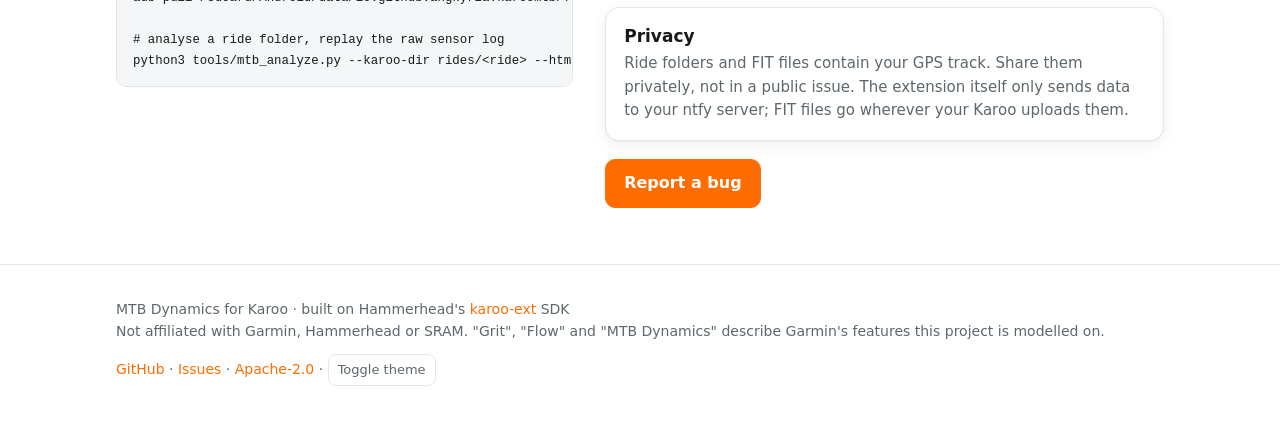
==== commit 0bbe613c: "Docs and version 0.3.0 README: live descents, trails and personal bests, the map layer, Mark moment," ====
--- a/docs/index.html
+++ b/docs/index.html
@@ -10,7 +10,154 @@
 <meta property="og:image" content="https://angkyria.github.io/karoo-mtb/img/report.jpg">
 <meta property="og:type" content="website">
 <link rel="icon" href="img/icon.svg" type="image/svg+xml">
-<link rel="stylesheet" href="site.css">
+<style>
+:root {
+  --bg: #ffffff; --bg2: #f4f6f7; --card: #ffffff; --fg: #17191a; --muted: #5d676c; --line: #e2e7ea;
+  --accent: #ff6d00; --accent-ink: #ffffff; --accent-soft: #fff1e6; --warn: #8a4b00; --warn-bg: #fff6e0; --warn-line: #f3d18a;
+  --green: #2e7d32; --red: #c62828; --amber: #f9a825; --blue: #1565c0;
+  --shadow: 0 1px 2px rgba(0,0,0,.05), 0 4px 16px rgba(0,0,0,.06);
+}
+@media (prefers-color-scheme: dark) {
+  :root:not([data-theme="light"]) {
+    --bg: #111416; --bg2: #171b1e; --card: #1b2023; --fg: #e9ecee; --muted: #9aa8af; --line: #2a3237;
+    --accent-soft: #2b1c10; --warn: #f3c46b; --warn-bg: #2a2212; --warn-line: #5c4a1e;
+    --shadow: 0 1px 2px rgba(0,0,0,.3), 0 4px 16px rgba(0,0,0,.25);
+  }
+}
+:root[data-theme="dark"] {
+  --bg: #111416; --bg2: #171b1e; --card: #1b2023; --fg: #e9ecee; --muted: #9aa8af; --line: #2a3237;
+  --accent-soft: #2b1c10; --warn: #f3c46b; --warn-bg: #2a2212; --warn-line: #5c4a1e;
+  --shadow: 0 1px 2px rgba(0,0,0,.3), 0 4px 16px rgba(0,0,0,.25);
+}
+* { box-sizing: border-box; }
+html { scroll-behavior: smooth; }
+body { margin: 0; background: var(--bg); color: var(--fg); font: 16px/1.55 system-ui, -apple-system, "Segoe UI", Roboto, sans-serif; -webkit-font-smoothing: antialiased; }
+a { color: var(--accent); text-decoration: none; }
+a:hover { text-decoration: underline; }
+code, pre { font-family: ui-monospace, SFMono-Regular, Menlo, Consolas, monospace; font-size: .88em; }
+code { background: var(--bg2); border: 1px solid var(--line); border-radius: 5px; padding: .05em .35em; }
+pre { background: var(--bg2); border: 1px solid var(--line); border-radius: 10px; padding: 14px 16px; overflow-x: auto; line-height: 1.5; margin: 12px 0; }
+pre code { background: none; border: 0; padding: 0; }
+.wrap { max-width: 1080px; margin: 0 auto; padding: 0 16px; }
+/* Grid items default to min-width:auto, so a long code line would widen the whole page on phones. */
+.hero-grid > *, .split > *, .stack > *, .cols2 > *, .grid > *, ol.steps > li, .banner > * { min-width: 0; }
+pre { max-width: 100%; }
+img { max-width: 100%; }
+section { padding: 56px 0; border-top: 1px solid var(--line); }
+h1, h2, h3 { line-height: 1.2; margin: 0; }
+h2 { font-size: clamp(24px, 3.2vw, 32px); letter-spacing: -.01em; margin-bottom: 8px; }
+h3 { font-size: 17px; margin-bottom: 6px; }
+.lead { color: var(--muted); font-size: 18px; max-width: 760px; margin: 0 0 28px; }
+.muted { color: var(--muted); }
+.small { font-size: 14px; }
+
+/* nav */
+nav { position: sticky; top: 0; z-index: 10; background: var(--bg); background: color-mix(in srgb, var(--bg) 88%, transparent); backdrop-filter: blur(8px); border-bottom: 1px solid var(--line); }
+nav .wrap { display: flex; align-items: center; gap: 18px; height: 56px; }
+nav .brand { display: flex; align-items: center; gap: 10px; font-weight: 700; color: var(--fg); white-space: nowrap; }
+nav .brand img { width: 28px; height: 28px; border-radius: 7px; }
+nav .brand { flex-shrink: 0; }
+nav .links { display: flex; gap: 16px; margin-left: auto; min-width: 0; font-size: 15px; overflow-x: auto; scrollbar-width: none; }
+nav .links a { color: var(--muted); white-space: nowrap; }
+nav .links a:hover { color: var(--fg); text-decoration: none; }
+@media (max-width: 720px) { nav .links a.opt { display: none; } }
+
+/* hero */
+.hero { padding: 64px 0 48px; border: 0; }
+.hero-grid { display: grid; grid-template-columns: 1.15fr .85fr; gap: 40px; align-items: center; }
+@media (max-width: 900px) { .hero-grid { grid-template-columns: 1fr; } }
+.pill { display: inline-flex; align-items: center; gap: 8px; background: var(--warn-bg); color: var(--warn); border: 1px solid var(--warn-line); border-radius: 999px; padding: 4px 12px; font-size: 14px; font-weight: 600; }
+.pill::before { content: ""; width: 8px; height: 8px; border-radius: 50%; background: var(--amber); }
+.hero h1 { font-size: clamp(36px, 5.6vw, 58px); letter-spacing: -.025em; margin: 18px 0 14px; }
+.hero h1 span { color: var(--accent); }
+.hero p { font-size: 19px; color: var(--muted); margin: 0 0 26px; max-width: 600px; }
+.buttons { display: flex; flex-wrap: wrap; gap: 12px; }
+.btn { display: inline-flex; align-items: center; gap: 8px; padding: 11px 18px; border-radius: 10px; font-weight: 600; border: 1px solid var(--line); color: var(--fg); background: var(--card); }
+.btn:hover { text-decoration: none; border-color: var(--muted); }
+.btn.primary { background: var(--accent); border-color: var(--accent); color: var(--accent-ink); }
+.btn.primary:hover { filter: brightness(1.05); }
+.btn svg { width: 18px; height: 18px; }
+
+/* Karoo mock */
+.karoo { width: 100%; max-width: 330px; margin: 0 auto; background: #0d0f10; border-radius: 34px; padding: 18px 14px 26px; box-shadow: 0 20px 50px rgba(0,0,0,.28); }
+.screen { background: #f2f3f3; border-radius: 12px; overflow: hidden; color: #111; font-family: Roboto, system-ui, sans-serif; }
+.statusbar { background: #000; color: #fff; font-size: 11px; display: flex; justify-content: space-between; padding: 4px 10px; }
+.tiles { display: grid; grid-template-columns: 1fr 1fr; gap: 2px; background: #c9cdcf; }
+.tile { background: #fff; padding: 8px 10px 9px; min-height: 66px; }
+.tile.wide { grid-column: span 2; }
+.tile .k { font-size: 10px; letter-spacing: .06em; color: #555; text-transform: uppercase; }
+.tile .v { font-size: 27px; font-weight: 700; line-height: 1.15; }
+.tile .v small { font-size: 14px; font-weight: 600; color: #444; }
+.quad { display: grid; grid-template-columns: 1fr 1fr; gap: 6px 10px; }
+.quad .v { font-size: 22px; }
+.coach { background: var(--green); color: #fff; text-align: center; padding: 10px 6px 12px; }
+.coach .v { font-size: 30px; letter-spacing: .02em; }
+.coach .h { font-size: 12px; opacity: .92; }
+.alert { margin: 8px; background: var(--accent); color: #fff; border-radius: 8px; padding: 9px 12px; font-size: 13px; box-shadow: 0 4px 12px rgba(0,0,0,.2); }
+.alert b { display: block; font-size: 15px; }
+.caption { text-align: center; color: var(--muted); font-size: 13px; margin-top: 12px; }
+
+/* testing banner */
+.banner { background: var(--warn-bg); border: 1px solid var(--warn-line); border-radius: 14px; padding: 20px 22px; display: grid; grid-template-columns: auto 1fr; gap: 16px; }
+.banner .icon { font-size: 26px; line-height: 1; }
+.banner h3 { color: var(--warn); }
+.banner p { margin: 6px 0 0; }
+.cols2 { display: grid; grid-template-columns: 1fr 1fr; gap: 18px; margin-top: 12px; }
+@media (max-width: 700px) { .cols2 { grid-template-columns: 1fr; } .banner { grid-template-columns: 1fr; } }
+ul.check, ul.todo { list-style: none; padding: 0; margin: 6px 0 0; }
+ul.check li, ul.todo li { padding-left: 24px; position: relative; margin: 5px 0; font-size: 15px; }
+ul.check li::before { content: "✓"; position: absolute; left: 0; color: var(--green); font-weight: 700; }
+ul.todo li::before { content: "○"; position: absolute; left: 0; color: var(--warn); font-weight: 700; }
+
+/* features */
+.grid { display: grid; grid-template-columns: repeat(auto-fill, minmax(240px, 1fr)); gap: 14px; }
+.card { background: var(--card); border: 1px solid var(--line); border-radius: 14px; padding: 18px; box-shadow: var(--shadow); }
+.card .ic { width: 38px; height: 38px; border-radius: 10px; display: grid; place-items: center; background: var(--accent-soft); color: var(--accent); margin-bottom: 10px; font-size: 20px; }
+.card p { margin: 0; color: var(--muted); font-size: 15px; }
+.tag { display: inline-block; font-size: 11px; font-weight: 700; letter-spacing: .05em; text-transform: uppercase; color: var(--accent); margin-left: 6px; vertical-align: 2px; }
+
+/* shots */
+.shots { display: grid; grid-template-columns: repeat(3, 1fr); gap: 18px; }
+@media (max-width: 760px) { .shots { grid-template-columns: 1fr; max-width: 340px; margin: 0 auto; } }
+.shot { margin: 0; }
+.shot img { width: 100%; height: auto; border-radius: 18px; border: 8px solid #0d0f10; box-shadow: var(--shadow); display: block; }
+.shot figcaption { color: var(--muted); font-size: 14px; margin-top: 10px; text-align: center; }
+
+/* ride report */
+.split { display: grid; grid-template-columns: .9fr 1.1fr; gap: 32px; align-items: start; }
+@media (max-width: 900px) { .split { grid-template-columns: 1fr; } }
+.phone { background: var(--bg2); border: 1px solid var(--line); border-radius: 20px; padding: 14px; }
+.notif { background: var(--card); border-radius: 14px; padding: 14px 16px; box-shadow: var(--shadow); font-size: 14px; line-height: 1.5; }
+.notif .app { display: flex; align-items: center; gap: 8px; color: var(--muted); font-size: 12.5px; margin-bottom: 6px; }
+.notif .app img { width: 18px; height: 18px; border-radius: 5px; }
+.notif .title { font-weight: 700; margin-bottom: 6px; }
+.notif p { margin: 0 0 8px; }
+.notif p:last-child { margin: 0; color: var(--muted); }
+.preview { display: block; border: 1px solid var(--line); border-radius: 14px; overflow: hidden; box-shadow: var(--shadow); background: #fff; }
+.preview img { width: 100%; height: auto; display: block; }
+.preview:hover { text-decoration: none; border-color: var(--accent); }
+.preview .bar { display: flex; justify-content: space-between; align-items: center; padding: 10px 14px; background: var(--card); color: var(--fg); font-weight: 600; font-size: 15px; border-top: 1px solid var(--line); }
+.preview .bar span { color: var(--accent); }
+.stack { display: grid; gap: 18px; }
+
+/* tables */
+table { border-collapse: collapse; width: 100%; font-size: 15px; }
+th, td { text-align: left; padding: 9px 10px; border-bottom: 1px solid var(--line); vertical-align: top; }
+th { color: var(--muted); font-weight: 600; font-size: 13px; text-transform: uppercase; letter-spacing: .04em; }
+.table-wrap { overflow-x: auto; border: 1px solid var(--line); border-radius: 12px; background: var(--card); }
+.table-wrap table td:first-child { font-weight: 600; white-space: nowrap; }
+
+/* steps */
+ol.steps { counter-reset: s; list-style: none; padding: 0; margin: 0; display: grid; gap: 14px; }
+ol.steps > li { counter-increment: s; position: relative; padding: 16px 18px 16px 62px; background: var(--card); border: 1px solid var(--line); border-radius: 14px; }
+ol.steps > li::before { content: counter(s); position: absolute; left: 18px; top: 16px; width: 30px; height: 30px; border-radius: 50%; background: var(--accent); color: #fff; display: grid; place-items: center; font-weight: 700; }
+ol.steps h3 { margin-bottom: 4px; }
+ol.steps p { margin: 4px 0 0; color: var(--muted); }
+
+footer { border-top: 1px solid var(--line); padding: 34px 0 48px; color: var(--muted); font-size: 14px; }
+footer .wrap { display: flex; flex-wrap: wrap; gap: 12px 28px; justify-content: space-between; }
+.theme-toggle { background: none; border: 1px solid var(--line); color: var(--muted); border-radius: 8px; padding: 5px 9px; cursor: pointer; font: inherit; font-size: 13px; }
+</style>
 </head>
 <body>
 <nav>
@@ -20,7 +167,6 @@
       <a href="#features">Features</a>
       <a class="opt" href="#karoo">On the Karoo</a>
       <a href="#report">Reports</a>
-      <a href="intervals-icu.html">intervals.icu</a>
       <a class="opt" href="#bike">Bike systems</a>
       <a href="#install">Install</a>
       <a href="#testing">Testing</a>
@@ -32,7 +178,7 @@
 <header class="hero" id="top">
   <div class="wrap hero-grid">
     <div>
-      <span class="pill">In testing · v0.2.0 debug builds</span>
+      <span class="pill">In testing · v0.3.0 debug builds</span>
       <h1>MTB Dynamics for <span>Karoo</span></h1>
       <p>Garmin-style trail analytics for the Hammerhead Karoo 2 and Karoo 3: Grit, Flow, jumps,
         cornering and descents, with RockShox Flight Attendant and SRAM AXS insights. When the ride
@@ -97,8 +243,9 @@
           <div>
             <strong>Still being tested</strong>
             <ul class="todo">
-              <li>Jump detection thresholds on real jumps</li>
+              <li>Jump detection thresholds on real jumps (the new Mark moment button helps)</li>
               <li>Bike systems live on a ride (v0.2)</li>
+              <li>Live descents, trail PBs, map layer, intervals.icu push (v0.3)</li>
               <li>Service tracker over many rides</li>
               <li>Karoo 3</li>
             </ul>
@@ -121,10 +268,14 @@
       <div class="card"><div class="ic">⬇️</div><h3>Descending</h3><p>Time, drop, speed, braking share, and Flow and Grit on descents.</p></div>
       <div class="card"><div class="ic">🏅</div><h3>MTB score</h3><p>0–100 from difficulty, smoothness and airtime.</p></div>
       <div class="card"><div class="ic">🗺️</div><h3>Trail segments</h3><p>The ride split into climbs, descents and flats, plus your laps, with every metric per segment.</p></div>
-      <div class="card"><div class="ic">🔩</div><h3>Bike systems <span class="tag">new</span></h3><p>Flight Attendant, AXS shifting and the power meter, joined with the terrain they were used on.</p></div>
-      <div class="card"><div class="ic">🛠️</div><h3>Service tracker <span class="tag">new</span></h3><p>Fork and shock hours, chain km, cog usage and battery history, with reminders when service is due.</p></div>
+      <div class="card"><div class="ic">⏬</div><h3>Live descents <span class="tag">new</span></h3><p>A field for the descent you are on, and an alert at the bottom with time, drop, Flow and braking.</p></div>
+      <div class="card"><div class="ic">🏆</div><h3>Trail personal bests <span class="tag">new</span></h3><p>Descents you ride again are recognised and timed between the trail's start and end: rank and PB.</p></div>
+      <div class="card"><div class="ic">🛑</div><h3>Where Flow was lost <span class="tag">new</span></h3><p>The spots with the most unnecessary braking, comparable laps, and left vs right corners.</p></div>
+      <div class="card"><div class="ic">📍</div><h3>Map layer <span class="tag">new</span></h3><p>Your jumps, marked moments and rough ground on the Karoo map.</p></div>
+      <div class="card"><div class="ic">🔩</div><h3>Bike systems</h3><p>Flight Attendant, AXS shifting and the power meter, joined with the terrain they were used on.</p></div>
+      <div class="card"><div class="ic">🛠️</div><h3>Service tracker</h3><p>Fork and shock hours, chain km, cog usage and battery history, with reminders when service is due.</p></div>
       <div class="card"><div class="ic">📲</div><h3>Ride summary on your phone</h3><p>Sent over <a href="https://ntfy.sh">ntfy</a> when the ride ends, through Wi-Fi, LTE or the companion app.</p></div>
-      <div class="card"><div class="ic">📈</div><h3>FIT + intervals.icu</h3><p>All values go into the FIT file. Copy-paste streams, fields and charts for intervals.icu: <a href="intervals-icu.html">setup guide →</a></p></div>
+      <div class="card"><div class="ic">📈</div><h3>FIT + intervals.icu</h3><p>All values go into the FIT file. Copy-paste streams, fields and charts are included for intervals.icu, and with an API key the Karoo writes the summary into the activity.</p></div>
       <div class="card"><div class="ic">🐍</div><h3>Analysis tool</h3><p>A Python script for HTML reports with maps and charts, CSV/JSON export, multi-ride history and intervals.icu sync.</p></div>
     </div>
   </div>
@@ -133,7 +284,7 @@
 <section id="karoo">
   <div class="wrap">
     <h2>On the Karoo</h2>
-    <p class="lead">Twenty data fields, three of them graphical. Alerts after each jump, and when the suspension stays locked on rough ground. A settings screen with a sensor test.</p>
+    <p class="lead">Twenty-two data fields, four of them graphical (three with cells you choose). Alerts after each jump, at the bottom of each descent (with your trail PB) and when the suspension stays locked on rough ground. A map layer, a "Mark moment" controller button, and a settings screen with a sensor test and a one-tap debug bundle.</p>
     <div class="shots">
       <figure class="shot"><img src="img/karoo-sensors.png" alt="Settings screen with the sensor test result on a Karoo 2" loading="lazy" width="480" height="800"><figcaption>Sensor test: the accelerometer and gyroscope at 98 Hz</figcaption></figure>
       <figure class="shot"><img src="img/karoo-alerts.png" alt="Bike-system alert switches and service tracker introduction" loading="lazy" width="480" height="800"><figcaption>Bike alerts and the service tracker</figcaption></figure>
@@ -158,6 +309,10 @@
             &nbsp;&nbsp;• Longest: <strong>0.83 s</strong> · 6.2 m · 27.0 km/h<br>
             ↪️ <strong>30 corners</strong> · max 0.79 g · speed kept 100%<br>
             ⬇️ <strong>Descents 10:00</strong> · 482 m ↓ · braking 21%</p>
+          <p>🏆 Descent 2 · Dragon's back: <strong>PB 5:07</strong> (was 5:12) · run 6<br>
+            ⏱ Descent 1 · Trail 2: 5:12 · 3rd of 9 · best 4:58</p>
+          <p><strong>Where Flow was lost</strong><br>
+            1. Descent 2 · at 6.3 km · 18.2 m braking · 32→18 km/h</p>
           <p>🔩 <strong>Flight Attendant</strong> descents 93% open · climbs 100% lock · opens 22 s into descents<br>
             ⚙️ <strong>2 shifts</strong> (0.7/km) · cogs 18–32T · climbs 32T<br>
             💪 <strong>Power</strong> climbs 230 W (3.1 W/kg) · L/R 47/53<br>
@@ -221,8 +376,6 @@
         <p>Open <strong>MTB Dynamics</strong> from the app drawer. Scan the QR code with the <a href="https://ntfy.sh">ntfy</a> app, then press <strong>Send test notification</strong>.</p></li>
       <li><h3>Add data fields and ride</h3>
         <p>Profiles → page → add field → MTB Dynamics. The extension records every ride, even with no field on screen.</p></li>
-      <li><h3>See it in intervals.icu</h3>
-        <p>A one-time setup of custom streams, fields and charts: follow the <a href="intervals-icu.html">intervals.icu setup guide</a> (5 minutes for the basics).</p></li>
     </ol>
     <p class="muted small" style="margin-top:16px">Prefer to build it yourself? See <a href="https://github.com/angkyria/karoo-mtb#building-from-source">Building from source</a>. Full documentation: <a href="https://github.com/angkyria/karoo-mtb#readme">README</a> · <a href="https://github.com/angkyria/karoo-mtb/blob/main/intervals-icu/README.md">intervals.icu setup</a> · <a href="https://github.com/angkyria/karoo-mtb/tree/main/tools">analysis tool</a></p>
   </div>
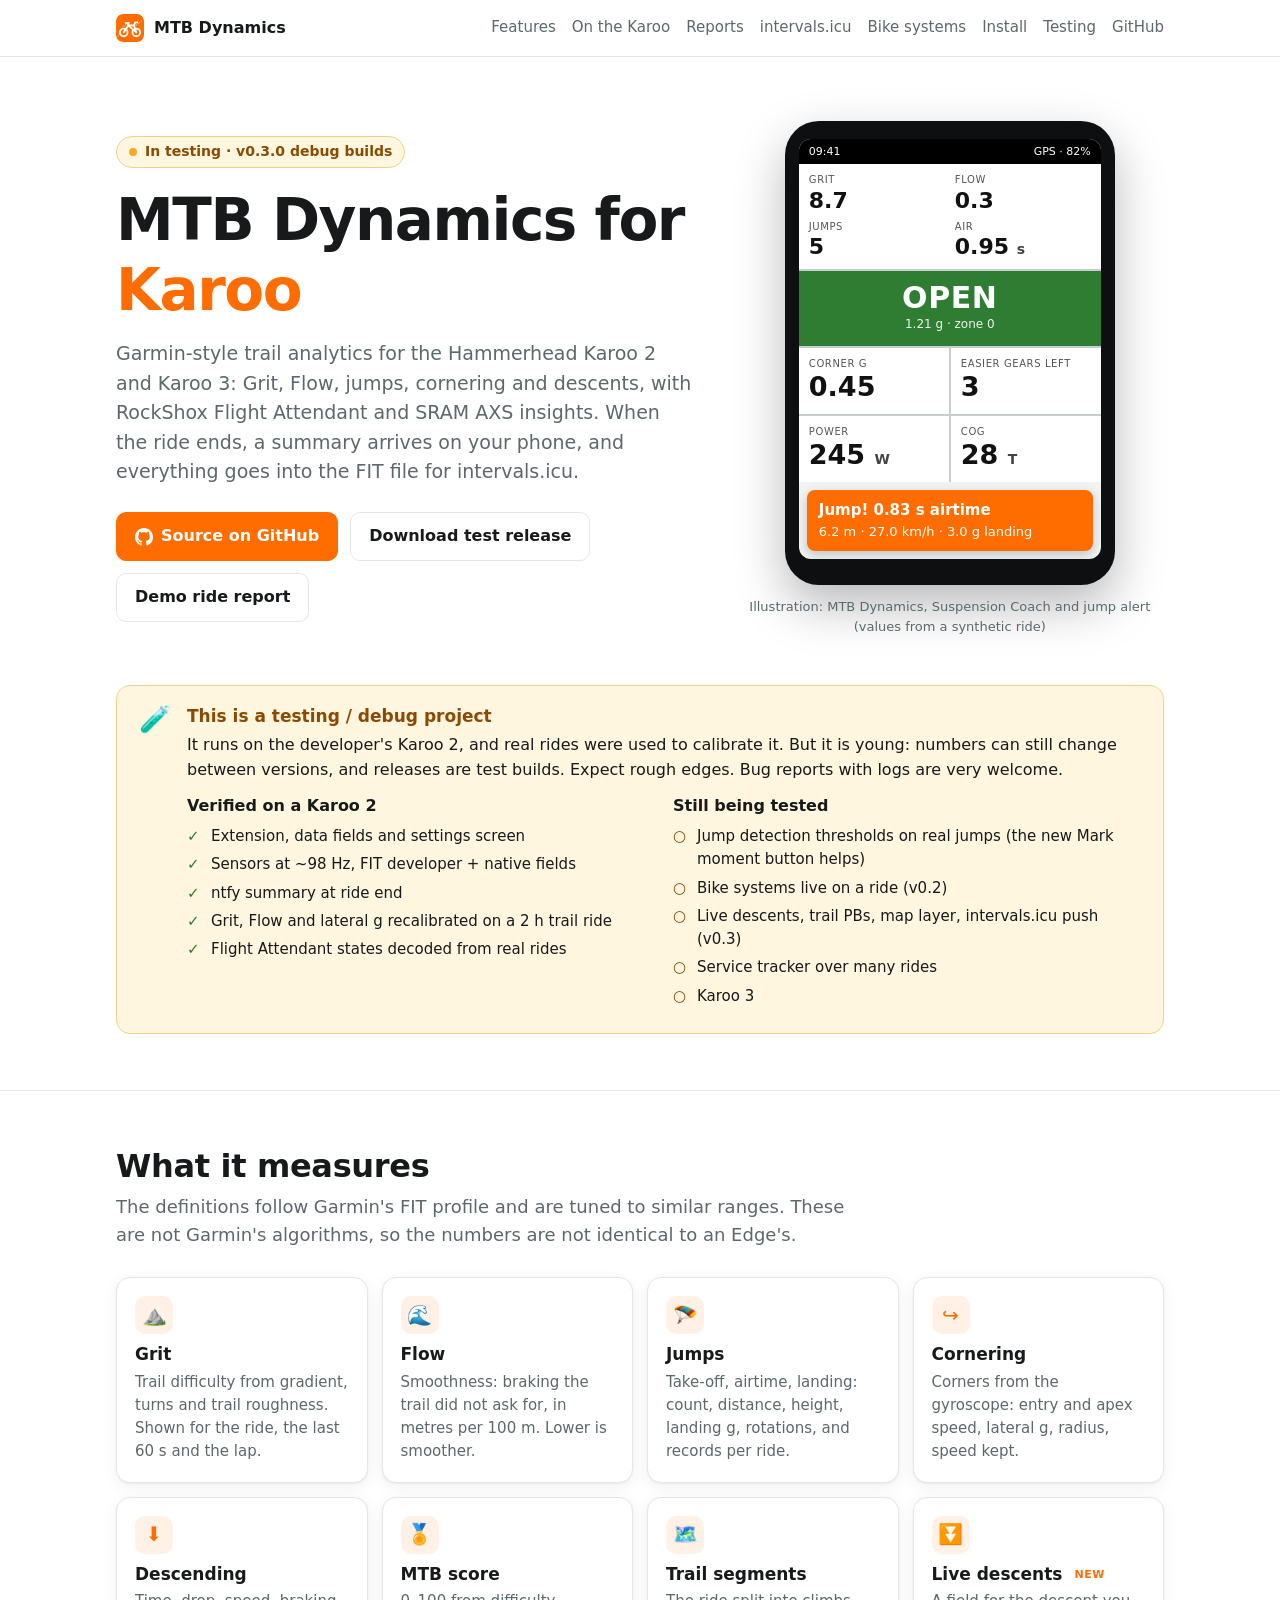
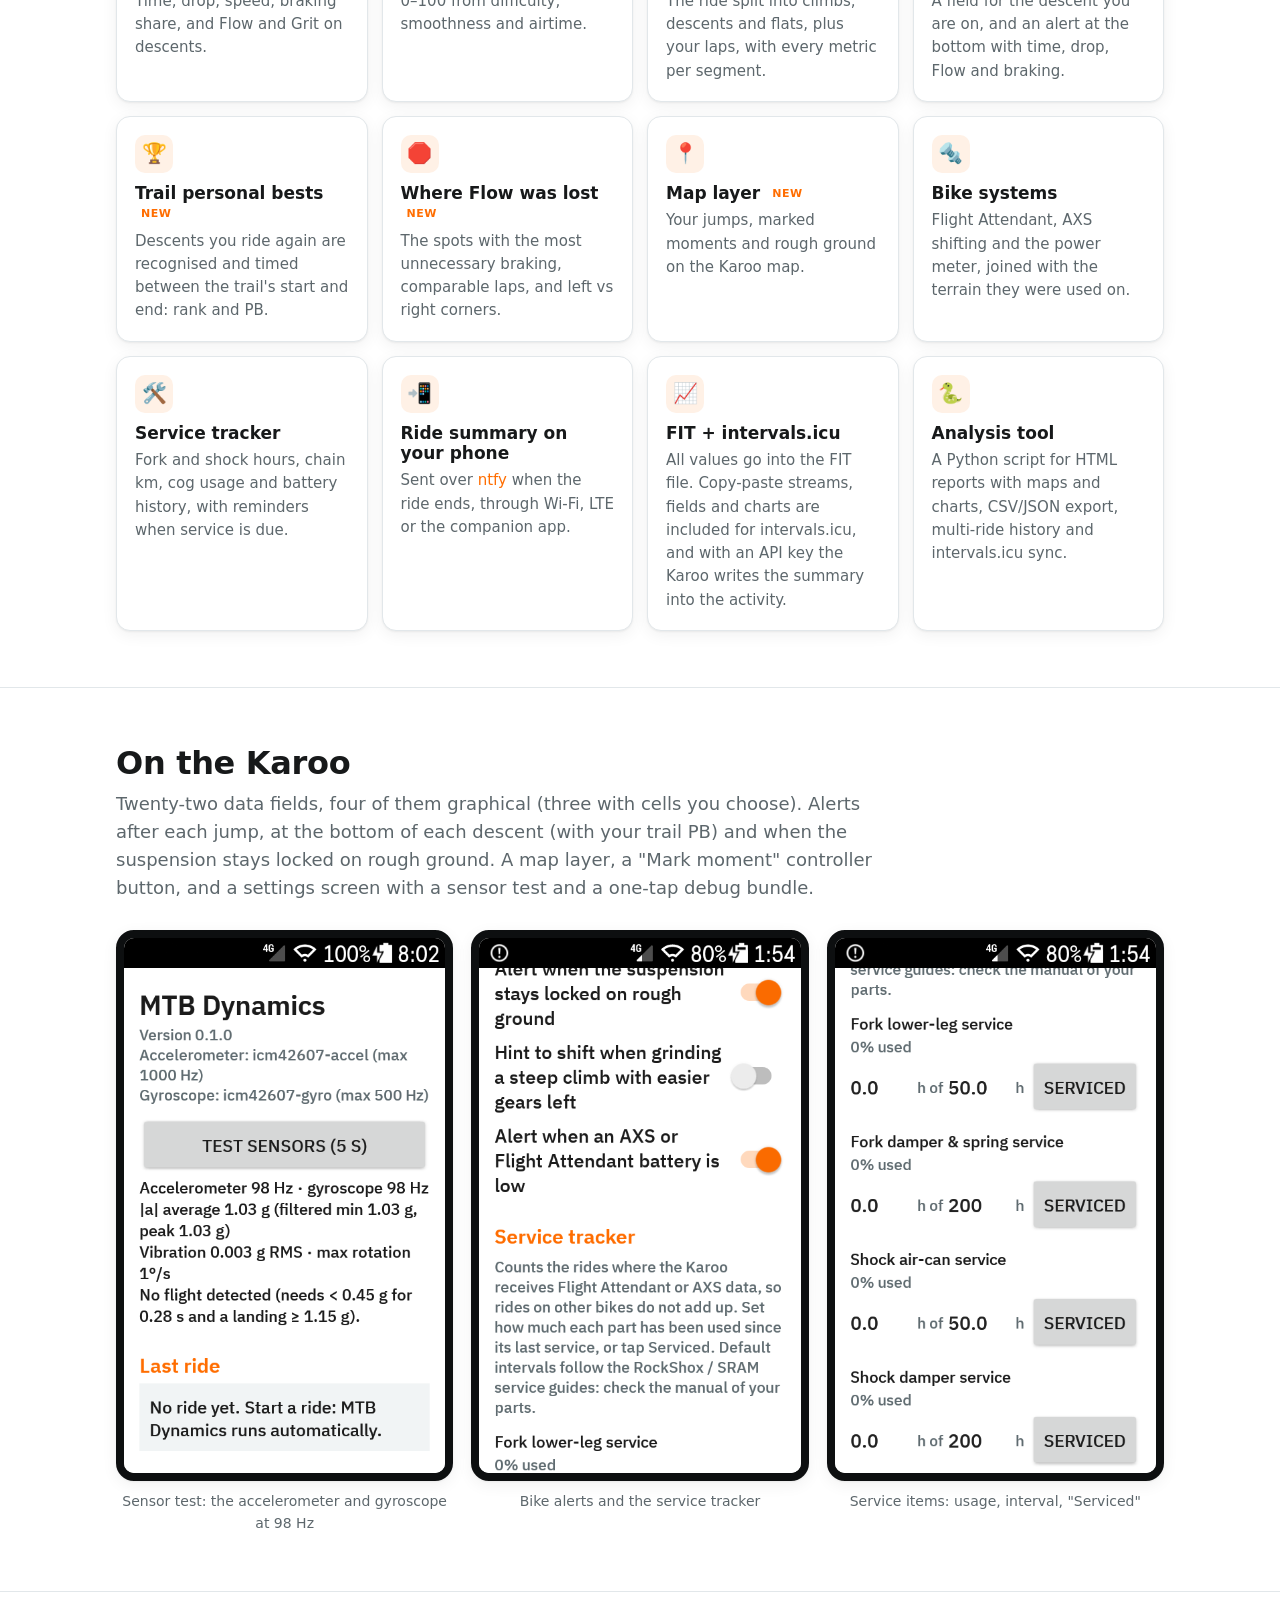
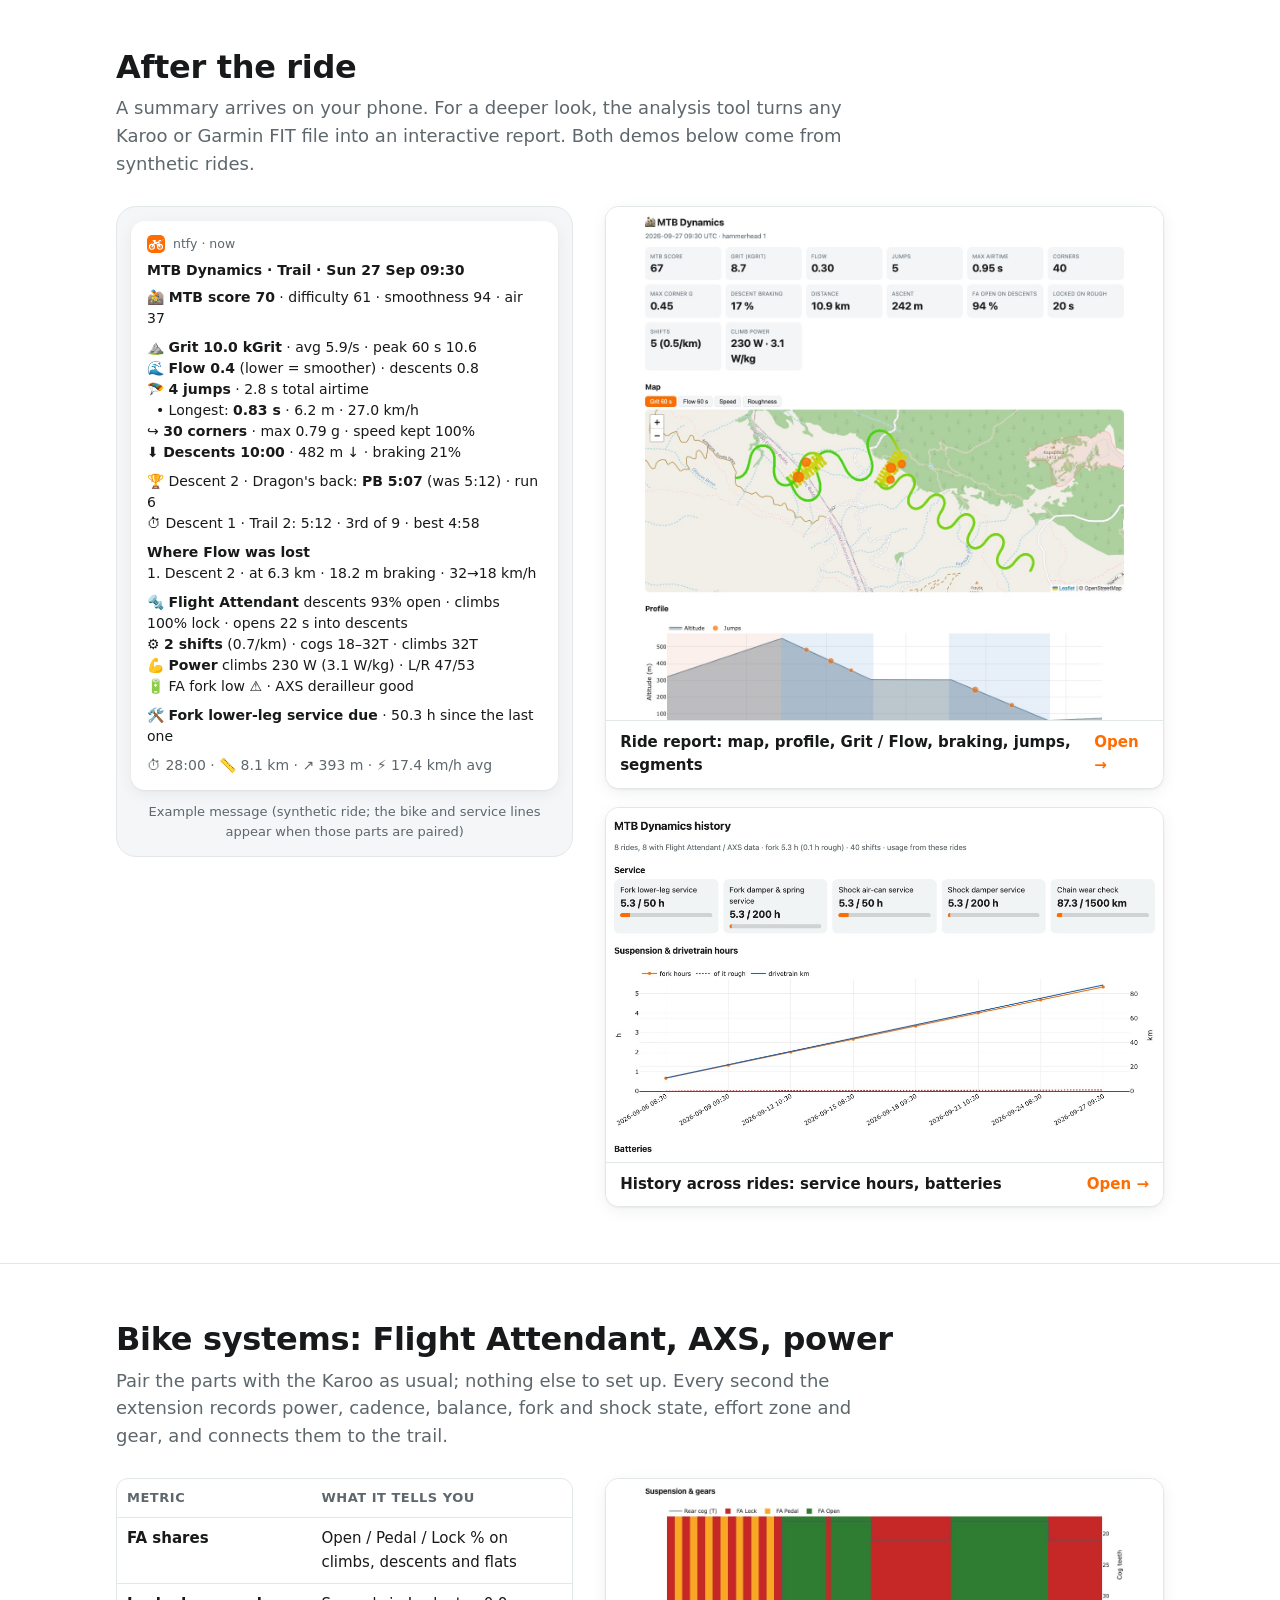
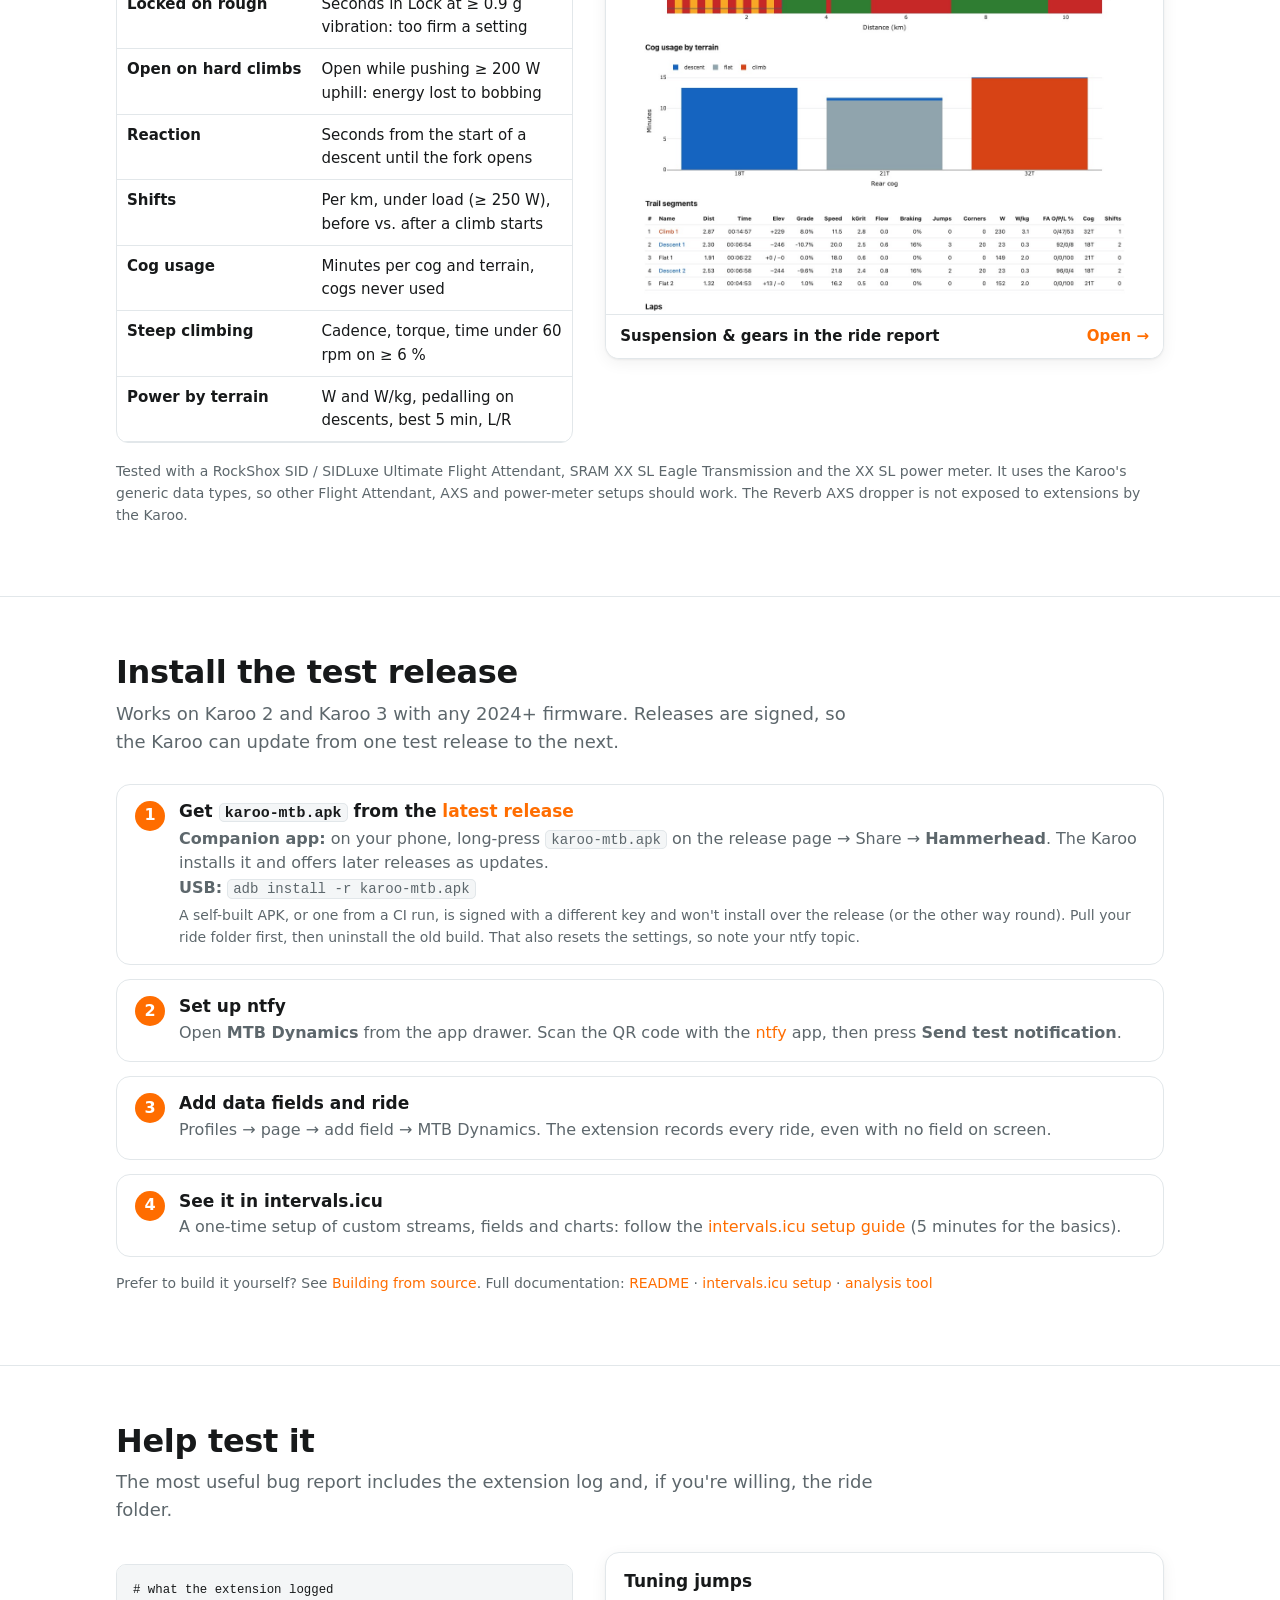
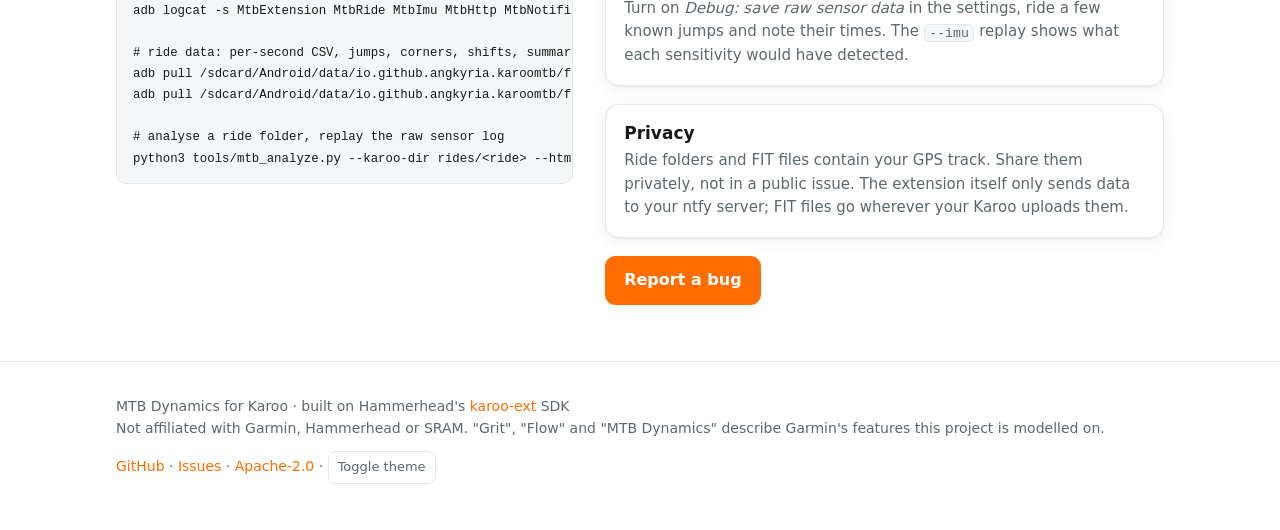
==== commit 97464314: "Merge branch 'main' into claude/blissful-brown-lx7yxd" ====
--- a/docs/index.html
+++ b/docs/index.html
@@ -10,154 +10,7 @@
 <meta property="og:image" content="https://angkyria.github.io/karoo-mtb/img/report.jpg">
 <meta property="og:type" content="website">
 <link rel="icon" href="img/icon.svg" type="image/svg+xml">
-<style>
-:root {
-  --bg: #ffffff; --bg2: #f4f6f7; --card: #ffffff; --fg: #17191a; --muted: #5d676c; --line: #e2e7ea;
-  --accent: #ff6d00; --accent-ink: #ffffff; --accent-soft: #fff1e6; --warn: #8a4b00; --warn-bg: #fff6e0; --warn-line: #f3d18a;
-  --green: #2e7d32; --red: #c62828; --amber: #f9a825; --blue: #1565c0;
-  --shadow: 0 1px 2px rgba(0,0,0,.05), 0 4px 16px rgba(0,0,0,.06);
-}
-@media (prefers-color-scheme: dark) {
-  :root:not([data-theme="light"]) {
-    --bg: #111416; --bg2: #171b1e; --card: #1b2023; --fg: #e9ecee; --muted: #9aa8af; --line: #2a3237;
-    --accent-soft: #2b1c10; --warn: #f3c46b; --warn-bg: #2a2212; --warn-line: #5c4a1e;
-    --shadow: 0 1px 2px rgba(0,0,0,.3), 0 4px 16px rgba(0,0,0,.25);
-  }
-}
-:root[data-theme="dark"] {
-  --bg: #111416; --bg2: #171b1e; --card: #1b2023; --fg: #e9ecee; --muted: #9aa8af; --line: #2a3237;
-  --accent-soft: #2b1c10; --warn: #f3c46b; --warn-bg: #2a2212; --warn-line: #5c4a1e;
-  --shadow: 0 1px 2px rgba(0,0,0,.3), 0 4px 16px rgba(0,0,0,.25);
-}
-* { box-sizing: border-box; }
-html { scroll-behavior: smooth; }
-body { margin: 0; background: var(--bg); color: var(--fg); font: 16px/1.55 system-ui, -apple-system, "Segoe UI", Roboto, sans-serif; -webkit-font-smoothing: antialiased; }
-a { color: var(--accent); text-decoration: none; }
-a:hover { text-decoration: underline; }
-code, pre { font-family: ui-monospace, SFMono-Regular, Menlo, Consolas, monospace; font-size: .88em; }
-code { background: var(--bg2); border: 1px solid var(--line); border-radius: 5px; padding: .05em .35em; }
-pre { background: var(--bg2); border: 1px solid var(--line); border-radius: 10px; padding: 14px 16px; overflow-x: auto; line-height: 1.5; margin: 12px 0; }
-pre code { background: none; border: 0; padding: 0; }
-.wrap { max-width: 1080px; margin: 0 auto; padding: 0 16px; }
-/* Grid items default to min-width:auto, so a long code line would widen the whole page on phones. */
-.hero-grid > *, .split > *, .stack > *, .cols2 > *, .grid > *, ol.steps > li, .banner > * { min-width: 0; }
-pre { max-width: 100%; }
-img { max-width: 100%; }
-section { padding: 56px 0; border-top: 1px solid var(--line); }
-h1, h2, h3 { line-height: 1.2; margin: 0; }
-h2 { font-size: clamp(24px, 3.2vw, 32px); letter-spacing: -.01em; margin-bottom: 8px; }
-h3 { font-size: 17px; margin-bottom: 6px; }
-.lead { color: var(--muted); font-size: 18px; max-width: 760px; margin: 0 0 28px; }
-.muted { color: var(--muted); }
-.small { font-size: 14px; }
-
-/* nav */
-nav { position: sticky; top: 0; z-index: 10; background: var(--bg); background: color-mix(in srgb, var(--bg) 88%, transparent); backdrop-filter: blur(8px); border-bottom: 1px solid var(--line); }
-nav .wrap { display: flex; align-items: center; gap: 18px; height: 56px; }
-nav .brand { display: flex; align-items: center; gap: 10px; font-weight: 700; color: var(--fg); white-space: nowrap; }
-nav .brand img { width: 28px; height: 28px; border-radius: 7px; }
-nav .brand { flex-shrink: 0; }
-nav .links { display: flex; gap: 16px; margin-left: auto; min-width: 0; font-size: 15px; overflow-x: auto; scrollbar-width: none; }
-nav .links a { color: var(--muted); white-space: nowrap; }
-nav .links a:hover { color: var(--fg); text-decoration: none; }
-@media (max-width: 720px) { nav .links a.opt { display: none; } }
-
-/* hero */
-.hero { padding: 64px 0 48px; border: 0; }
-.hero-grid { display: grid; grid-template-columns: 1.15fr .85fr; gap: 40px; align-items: center; }
-@media (max-width: 900px) { .hero-grid { grid-template-columns: 1fr; } }
-.pill { display: inline-flex; align-items: center; gap: 8px; background: var(--warn-bg); color: var(--warn); border: 1px solid var(--warn-line); border-radius: 999px; padding: 4px 12px; font-size: 14px; font-weight: 600; }
-.pill::before { content: ""; width: 8px; height: 8px; border-radius: 50%; background: var(--amber); }
-.hero h1 { font-size: clamp(36px, 5.6vw, 58px); letter-spacing: -.025em; margin: 18px 0 14px; }
-.hero h1 span { color: var(--accent); }
-.hero p { font-size: 19px; color: var(--muted); margin: 0 0 26px; max-width: 600px; }
-.buttons { display: flex; flex-wrap: wrap; gap: 12px; }
-.btn { display: inline-flex; align-items: center; gap: 8px; padding: 11px 18px; border-radius: 10px; font-weight: 600; border: 1px solid var(--line); color: var(--fg); background: var(--card); }
-.btn:hover { text-decoration: none; border-color: var(--muted); }
-.btn.primary { background: var(--accent); border-color: var(--accent); color: var(--accent-ink); }
-.btn.primary:hover { filter: brightness(1.05); }
-.btn svg { width: 18px; height: 18px; }
-
-/* Karoo mock */
-.karoo { width: 100%; max-width: 330px; margin: 0 auto; background: #0d0f10; border-radius: 34px; padding: 18px 14px 26px; box-shadow: 0 20px 50px rgba(0,0,0,.28); }
-.screen { background: #f2f3f3; border-radius: 12px; overflow: hidden; color: #111; font-family: Roboto, system-ui, sans-serif; }
-.statusbar { background: #000; color: #fff; font-size: 11px; display: flex; justify-content: space-between; padding: 4px 10px; }
-.tiles { display: grid; grid-template-columns: 1fr 1fr; gap: 2px; background: #c9cdcf; }
-.tile { background: #fff; padding: 8px 10px 9px; min-height: 66px; }
-.tile.wide { grid-column: span 2; }
-.tile .k { font-size: 10px; letter-spacing: .06em; color: #555; text-transform: uppercase; }
-.tile .v { font-size: 27px; font-weight: 700; line-height: 1.15; }
-.tile .v small { font-size: 14px; font-weight: 600; color: #444; }
-.quad { display: grid; grid-template-columns: 1fr 1fr; gap: 6px 10px; }
-.quad .v { font-size: 22px; }
-.coach { background: var(--green); color: #fff; text-align: center; padding: 10px 6px 12px; }
-.coach .v { font-size: 30px; letter-spacing: .02em; }
-.coach .h { font-size: 12px; opacity: .92; }
-.alert { margin: 8px; background: var(--accent); color: #fff; border-radius: 8px; padding: 9px 12px; font-size: 13px; box-shadow: 0 4px 12px rgba(0,0,0,.2); }
-.alert b { display: block; font-size: 15px; }
-.caption { text-align: center; color: var(--muted); font-size: 13px; margin-top: 12px; }
-
-/* testing banner */
-.banner { background: var(--warn-bg); border: 1px solid var(--warn-line); border-radius: 14px; padding: 20px 22px; display: grid; grid-template-columns: auto 1fr; gap: 16px; }
-.banner .icon { font-size: 26px; line-height: 1; }
-.banner h3 { color: var(--warn); }
-.banner p { margin: 6px 0 0; }
-.cols2 { display: grid; grid-template-columns: 1fr 1fr; gap: 18px; margin-top: 12px; }
-@media (max-width: 700px) { .cols2 { grid-template-columns: 1fr; } .banner { grid-template-columns: 1fr; } }
-ul.check, ul.todo { list-style: none; padding: 0; margin: 6px 0 0; }
-ul.check li, ul.todo li { padding-left: 24px; position: relative; margin: 5px 0; font-size: 15px; }
-ul.check li::before { content: "✓"; position: absolute; left: 0; color: var(--green); font-weight: 700; }
-ul.todo li::before { content: "○"; position: absolute; left: 0; color: var(--warn); font-weight: 700; }
-
-/* features */
-.grid { display: grid; grid-template-columns: repeat(auto-fill, minmax(240px, 1fr)); gap: 14px; }
-.card { background: var(--card); border: 1px solid var(--line); border-radius: 14px; padding: 18px; box-shadow: var(--shadow); }
-.card .ic { width: 38px; height: 38px; border-radius: 10px; display: grid; place-items: center; background: var(--accent-soft); color: var(--accent); margin-bottom: 10px; font-size: 20px; }
-.card p { margin: 0; color: var(--muted); font-size: 15px; }
-.tag { display: inline-block; font-size: 11px; font-weight: 700; letter-spacing: .05em; text-transform: uppercase; color: var(--accent); margin-left: 6px; vertical-align: 2px; }
-
-/* shots */
-.shots { display: grid; grid-template-columns: repeat(3, 1fr); gap: 18px; }
-@media (max-width: 760px) { .shots { grid-template-columns: 1fr; max-width: 340px; margin: 0 auto; } }
-.shot { margin: 0; }
-.shot img { width: 100%; height: auto; border-radius: 18px; border: 8px solid #0d0f10; box-shadow: var(--shadow); display: block; }
-.shot figcaption { color: var(--muted); font-size: 14px; margin-top: 10px; text-align: center; }
-
-/* ride report */
-.split { display: grid; grid-template-columns: .9fr 1.1fr; gap: 32px; align-items: start; }
-@media (max-width: 900px) { .split { grid-template-columns: 1fr; } }
-.phone { background: var(--bg2); border: 1px solid var(--line); border-radius: 20px; padding: 14px; }
-.notif { background: var(--card); border-radius: 14px; padding: 14px 16px; box-shadow: var(--shadow); font-size: 14px; line-height: 1.5; }
-.notif .app { display: flex; align-items: center; gap: 8px; color: var(--muted); font-size: 12.5px; margin-bottom: 6px; }
-.notif .app img { width: 18px; height: 18px; border-radius: 5px; }
-.notif .title { font-weight: 700; margin-bottom: 6px; }
-.notif p { margin: 0 0 8px; }
-.notif p:last-child { margin: 0; color: var(--muted); }
-.preview { display: block; border: 1px solid var(--line); border-radius: 14px; overflow: hidden; box-shadow: var(--shadow); background: #fff; }
-.preview img { width: 100%; height: auto; display: block; }
-.preview:hover { text-decoration: none; border-color: var(--accent); }
-.preview .bar { display: flex; justify-content: space-between; align-items: center; padding: 10px 14px; background: var(--card); color: var(--fg); font-weight: 600; font-size: 15px; border-top: 1px solid var(--line); }
-.preview .bar span { color: var(--accent); }
-.stack { display: grid; gap: 18px; }
-
-/* tables */
-table { border-collapse: collapse; width: 100%; font-size: 15px; }
-th, td { text-align: left; padding: 9px 10px; border-bottom: 1px solid var(--line); vertical-align: top; }
-th { color: var(--muted); font-weight: 600; font-size: 13px; text-transform: uppercase; letter-spacing: .04em; }
-.table-wrap { overflow-x: auto; border: 1px solid var(--line); border-radius: 12px; background: var(--card); }
-.table-wrap table td:first-child { font-weight: 600; white-space: nowrap; }
-
-/* steps */
-ol.steps { counter-reset: s; list-style: none; padding: 0; margin: 0; display: grid; gap: 14px; }
-ol.steps > li { counter-increment: s; position: relative; padding: 16px 18px 16px 62px; background: var(--card); border: 1px solid var(--line); border-radius: 14px; }
-ol.steps > li::before { content: counter(s); position: absolute; left: 18px; top: 16px; width: 30px; height: 30px; border-radius: 50%; background: var(--accent); color: #fff; display: grid; place-items: center; font-weight: 700; }
-ol.steps h3 { margin-bottom: 4px; }
-ol.steps p { margin: 4px 0 0; color: var(--muted); }
-
-footer { border-top: 1px solid var(--line); padding: 34px 0 48px; color: var(--muted); font-size: 14px; }
-footer .wrap { display: flex; flex-wrap: wrap; gap: 12px 28px; justify-content: space-between; }
-.theme-toggle { background: none; border: 1px solid var(--line); color: var(--muted); border-radius: 8px; padding: 5px 9px; cursor: pointer; font: inherit; font-size: 13px; }
-</style>
+<link rel="stylesheet" href="site.css">
 </head>
 <body>
 <nav>
@@ -167,6 +20,7 @@
       <a href="#features">Features</a>
       <a class="opt" href="#karoo">On the Karoo</a>
       <a href="#report">Reports</a>
+      <a href="intervals-icu.html">intervals.icu</a>
       <a class="opt" href="#bike">Bike systems</a>
       <a href="#install">Install</a>
       <a href="#testing">Testing</a>
@@ -376,6 +230,8 @@
         <p>Open <strong>MTB Dynamics</strong> from the app drawer. Scan the QR code with the <a href="https://ntfy.sh">ntfy</a> app, then press <strong>Send test notification</strong>.</p></li>
       <li><h3>Add data fields and ride</h3>
         <p>Profiles → page → add field → MTB Dynamics. The extension records every ride, even with no field on screen.</p></li>
+      <li><h3>See it in intervals.icu</h3>
+        <p>A one-time setup of custom streams, fields and charts: follow the <a href="intervals-icu.html">intervals.icu setup guide</a> (5 minutes for the basics).</p></li>
     </ol>
     <p class="muted small" style="margin-top:16px">Prefer to build it yourself? See <a href="https://github.com/angkyria/karoo-mtb#building-from-source">Building from source</a>. Full documentation: <a href="https://github.com/angkyria/karoo-mtb#readme">README</a> · <a href="https://github.com/angkyria/karoo-mtb/blob/main/intervals-icu/README.md">intervals.icu setup</a> · <a href="https://github.com/angkyria/karoo-mtb/tree/main/tools">analysis tool</a></p>
   </div>
--- a/docs/site.css
+++ b/docs/site.css
@@ -0,0 +1,146 @@
+:root {
+  --bg: #ffffff; --bg2: #f4f6f7; --card: #ffffff; --fg: #17191a; --muted: #5d676c; --line: #e2e7ea;
+  --accent: #ff6d00; --accent-ink: #ffffff; --accent-soft: #fff1e6; --warn: #8a4b00; --warn-bg: #fff6e0; --warn-line: #f3d18a;
+  --green: #2e7d32; --red: #c62828; --amber: #f9a825; --blue: #1565c0;
+  --shadow: 0 1px 2px rgba(0,0,0,.05), 0 4px 16px rgba(0,0,0,.06);
+}
+@media (prefers-color-scheme: dark) {
+  :root:not([data-theme="light"]) {
+    --bg: #111416; --bg2: #171b1e; --card: #1b2023; --fg: #e9ecee; --muted: #9aa8af; --line: #2a3237;
+    --accent-soft: #2b1c10; --warn: #f3c46b; --warn-bg: #2a2212; --warn-line: #5c4a1e;
+    --shadow: 0 1px 2px rgba(0,0,0,.3), 0 4px 16px rgba(0,0,0,.25);
+  }
+}
+:root[data-theme="dark"] {
+  --bg: #111416; --bg2: #171b1e; --card: #1b2023; --fg: #e9ecee; --muted: #9aa8af; --line: #2a3237;
+  --accent-soft: #2b1c10; --warn: #f3c46b; --warn-bg: #2a2212; --warn-line: #5c4a1e;
+  --shadow: 0 1px 2px rgba(0,0,0,.3), 0 4px 16px rgba(0,0,0,.25);
+}
+* { box-sizing: border-box; }
+html { scroll-behavior: smooth; }
+body { margin: 0; background: var(--bg); color: var(--fg); font: 16px/1.55 system-ui, -apple-system, "Segoe UI", Roboto, sans-serif; -webkit-font-smoothing: antialiased; }
+a { color: var(--accent); text-decoration: none; }
+a:hover { text-decoration: underline; }
+code, pre { font-family: ui-monospace, SFMono-Regular, Menlo, Consolas, monospace; font-size: .88em; }
+code { background: var(--bg2); border: 1px solid var(--line); border-radius: 5px; padding: .05em .35em; }
+pre { background: var(--bg2); border: 1px solid var(--line); border-radius: 10px; padding: 14px 16px; overflow-x: auto; line-height: 1.5; margin: 12px 0; }
+pre code { background: none; border: 0; padding: 0; }
+.wrap { max-width: 1080px; margin: 0 auto; padding: 0 16px; }
+/* Grid items default to min-width:auto, so a long code line would widen the whole page on phones. */
+.hero-grid > *, .split > *, .stack > *, .cols2 > *, .grid > *, ol.steps > li, .banner > * { min-width: 0; }
+pre { max-width: 100%; }
+img { max-width: 100%; }
+section { padding: 56px 0; border-top: 1px solid var(--line); }
+h1, h2, h3 { line-height: 1.2; margin: 0; }
+h2 { font-size: clamp(24px, 3.2vw, 32px); letter-spacing: -.01em; margin-bottom: 8px; }
+h3 { font-size: 17px; margin-bottom: 6px; }
+.lead { color: var(--muted); font-size: 18px; max-width: 760px; margin: 0 0 28px; }
+.muted { color: var(--muted); }
+.small { font-size: 14px; }
+
+/* nav */
+nav { position: sticky; top: 0; z-index: 10; background: var(--bg); background: color-mix(in srgb, var(--bg) 88%, transparent); backdrop-filter: blur(8px); border-bottom: 1px solid var(--line); }
+nav .wrap { display: flex; align-items: center; gap: 18px; height: 56px; }
+nav .brand { display: flex; align-items: center; gap: 10px; font-weight: 700; color: var(--fg); white-space: nowrap; }
+nav .brand img { width: 28px; height: 28px; border-radius: 7px; }
+nav .brand { flex-shrink: 0; }
+nav .links { display: flex; gap: 16px; margin-left: auto; min-width: 0; font-size: 15px; overflow-x: auto; scrollbar-width: none; }
+nav .links a { color: var(--muted); white-space: nowrap; }
+nav .links a:hover { color: var(--fg); text-decoration: none; }
+@media (max-width: 720px) { nav .links a.opt { display: none; } }
+
+/* hero */
+.hero { padding: 64px 0 48px; border: 0; }
+.hero-grid { display: grid; grid-template-columns: 1.15fr .85fr; gap: 40px; align-items: center; }
+@media (max-width: 900px) { .hero-grid { grid-template-columns: 1fr; } }
+.pill { display: inline-flex; align-items: center; gap: 8px; background: var(--warn-bg); color: var(--warn); border: 1px solid var(--warn-line); border-radius: 999px; padding: 4px 12px; font-size: 14px; font-weight: 600; }
+.pill::before { content: ""; width: 8px; height: 8px; border-radius: 50%; background: var(--amber); }
+.hero h1 { font-size: clamp(36px, 5.6vw, 58px); letter-spacing: -.025em; margin: 18px 0 14px; }
+.hero h1 span { color: var(--accent); }
+.hero p { font-size: 19px; color: var(--muted); margin: 0 0 26px; max-width: 600px; }
+.buttons { display: flex; flex-wrap: wrap; gap: 12px; }
+.btn { display: inline-flex; align-items: center; gap: 8px; padding: 11px 18px; border-radius: 10px; font-weight: 600; border: 1px solid var(--line); color: var(--fg); background: var(--card); }
+.btn:hover { text-decoration: none; border-color: var(--muted); }
+.btn.primary { background: var(--accent); border-color: var(--accent); color: var(--accent-ink); }
+.btn.primary:hover { filter: brightness(1.05); }
+.btn svg { width: 18px; height: 18px; }
+
+/* Karoo mock */
+.karoo { width: 100%; max-width: 330px; margin: 0 auto; background: #0d0f10; border-radius: 34px; padding: 18px 14px 26px; box-shadow: 0 20px 50px rgba(0,0,0,.28); }
+.screen { background: #f2f3f3; border-radius: 12px; overflow: hidden; color: #111; font-family: Roboto, system-ui, sans-serif; }
+.statusbar { background: #000; color: #fff; font-size: 11px; display: flex; justify-content: space-between; padding: 4px 10px; }
+.tiles { display: grid; grid-template-columns: 1fr 1fr; gap: 2px; background: #c9cdcf; }
+.tile { background: #fff; padding: 8px 10px 9px; min-height: 66px; }
+.tile.wide { grid-column: span 2; }
+.tile .k { font-size: 10px; letter-spacing: .06em; color: #555; text-transform: uppercase; }
+.tile .v { font-size: 27px; font-weight: 700; line-height: 1.15; }
+.tile .v small { font-size: 14px; font-weight: 600; color: #444; }
+.quad { display: grid; grid-template-columns: 1fr 1fr; gap: 6px 10px; }
+.quad .v { font-size: 22px; }
+.coach { background: var(--green); color: #fff; text-align: center; padding: 10px 6px 12px; }
+.coach .v { font-size: 30px; letter-spacing: .02em; }
+.coach .h { font-size: 12px; opacity: .92; }
+.alert { margin: 8px; background: var(--accent); color: #fff; border-radius: 8px; padding: 9px 12px; font-size: 13px; box-shadow: 0 4px 12px rgba(0,0,0,.2); }
+.alert b { display: block; font-size: 15px; }
+.caption { text-align: center; color: var(--muted); font-size: 13px; margin-top: 12px; }
+
+/* testing banner */
+.banner { background: var(--warn-bg); border: 1px solid var(--warn-line); border-radius: 14px; padding: 20px 22px; display: grid; grid-template-columns: auto 1fr; gap: 16px; }
+.banner .icon { font-size: 26px; line-height: 1; }
+.banner h3 { color: var(--warn); }
+.banner p { margin: 6px 0 0; }
+.cols2 { display: grid; grid-template-columns: 1fr 1fr; gap: 18px; margin-top: 12px; }
+@media (max-width: 700px) { .cols2 { grid-template-columns: 1fr; } .banner { grid-template-columns: 1fr; } }
+ul.check, ul.todo { list-style: none; padding: 0; margin: 6px 0 0; }
+ul.check li, ul.todo li { padding-left: 24px; position: relative; margin: 5px 0; font-size: 15px; }
+ul.check li::before { content: "✓"; position: absolute; left: 0; color: var(--green); font-weight: 700; }
+ul.todo li::before { content: "○"; position: absolute; left: 0; color: var(--warn); font-weight: 700; }
+
+/* features */
+.grid { display: grid; grid-template-columns: repeat(auto-fill, minmax(240px, 1fr)); gap: 14px; }
+.card { background: var(--card); border: 1px solid var(--line); border-radius: 14px; padding: 18px; box-shadow: var(--shadow); }
+.card .ic { width: 38px; height: 38px; border-radius: 10px; display: grid; place-items: center; background: var(--accent-soft); color: var(--accent); margin-bottom: 10px; font-size: 20px; }
+.card p { margin: 0; color: var(--muted); font-size: 15px; }
+.tag { display: inline-block; font-size: 11px; font-weight: 700; letter-spacing: .05em; text-transform: uppercase; color: var(--accent); margin-left: 6px; vertical-align: 2px; }
+
+/* shots */
+.shots { display: grid; grid-template-columns: repeat(3, 1fr); gap: 18px; }
+@media (max-width: 760px) { .shots { grid-template-columns: 1fr; max-width: 340px; margin: 0 auto; } }
+.shot { margin: 0; }
+.shot img { width: 100%; height: auto; border-radius: 18px; border: 8px solid #0d0f10; box-shadow: var(--shadow); display: block; }
+.shot figcaption { color: var(--muted); font-size: 14px; margin-top: 10px; text-align: center; }
+
+/* ride report */
+.split { display: grid; grid-template-columns: .9fr 1.1fr; gap: 32px; align-items: start; }
+@media (max-width: 900px) { .split { grid-template-columns: 1fr; } }
+.phone { background: var(--bg2); border: 1px solid var(--line); border-radius: 20px; padding: 14px; }
+.notif { background: var(--card); border-radius: 14px; padding: 14px 16px; box-shadow: var(--shadow); font-size: 14px; line-height: 1.5; }
+.notif .app { display: flex; align-items: center; gap: 8px; color: var(--muted); font-size: 12.5px; margin-bottom: 6px; }
+.notif .app img { width: 18px; height: 18px; border-radius: 5px; }
+.notif .title { font-weight: 700; margin-bottom: 6px; }
+.notif p { margin: 0 0 8px; }
+.notif p:last-child { margin: 0; color: var(--muted); }
+.preview { display: block; border: 1px solid var(--line); border-radius: 14px; overflow: hidden; box-shadow: var(--shadow); background: #fff; }
+.preview img { width: 100%; height: auto; display: block; }
+.preview:hover { text-decoration: none; border-color: var(--accent); }
+.preview .bar { display: flex; justify-content: space-between; align-items: center; padding: 10px 14px; background: var(--card); color: var(--fg); font-weight: 600; font-size: 15px; border-top: 1px solid var(--line); }
+.preview .bar span { color: var(--accent); }
+.stack { display: grid; gap: 18px; }
+
+/* tables */
+table { border-collapse: collapse; width: 100%; font-size: 15px; }
+th, td { text-align: left; padding: 9px 10px; border-bottom: 1px solid var(--line); vertical-align: top; }
+th { color: var(--muted); font-weight: 600; font-size: 13px; text-transform: uppercase; letter-spacing: .04em; }
+.table-wrap { overflow-x: auto; border: 1px solid var(--line); border-radius: 12px; background: var(--card); }
+.table-wrap table td:first-child { font-weight: 600; white-space: nowrap; }
+
+/* steps */
+ol.steps { counter-reset: s; list-style: none; padding: 0; margin: 0; display: grid; gap: 14px; }
+ol.steps > li { counter-increment: s; position: relative; padding: 16px 18px 16px 62px; background: var(--card); border: 1px solid var(--line); border-radius: 14px; }
+ol.steps > li::before { content: counter(s); position: absolute; left: 18px; top: 16px; width: 30px; height: 30px; border-radius: 50%; background: var(--accent); color: #fff; display: grid; place-items: center; font-weight: 700; }
+ol.steps h3 { margin-bottom: 4px; }
+ol.steps p { margin: 4px 0 0; color: var(--muted); }
+
+footer { border-top: 1px solid var(--line); padding: 34px 0 48px; color: var(--muted); font-size: 14px; }
+footer .wrap { display: flex; flex-wrap: wrap; gap: 12px 28px; justify-content: space-between; }
+.theme-toggle { background: none; border: 1px solid var(--line); color: var(--muted); border-radius: 8px; padding: 5px 9px; cursor: pointer; font: inherit; font-size: 13px; }
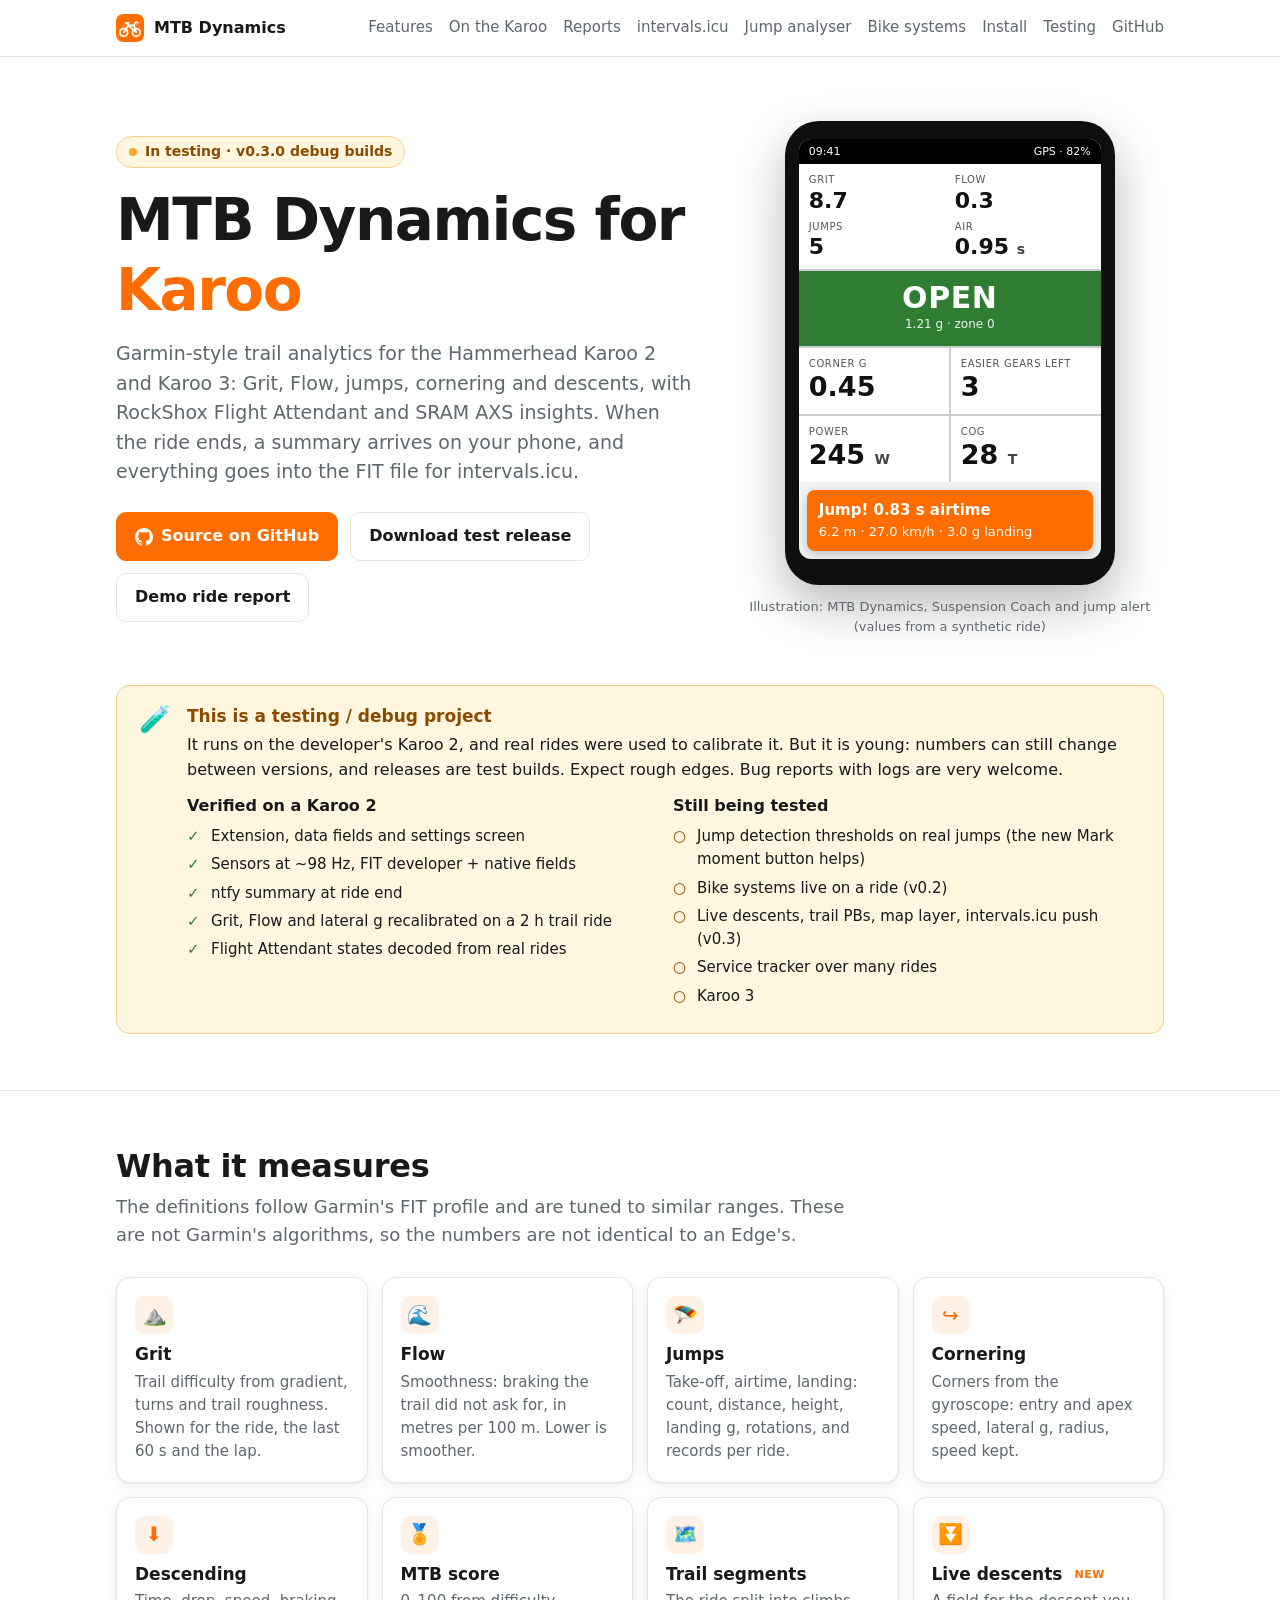
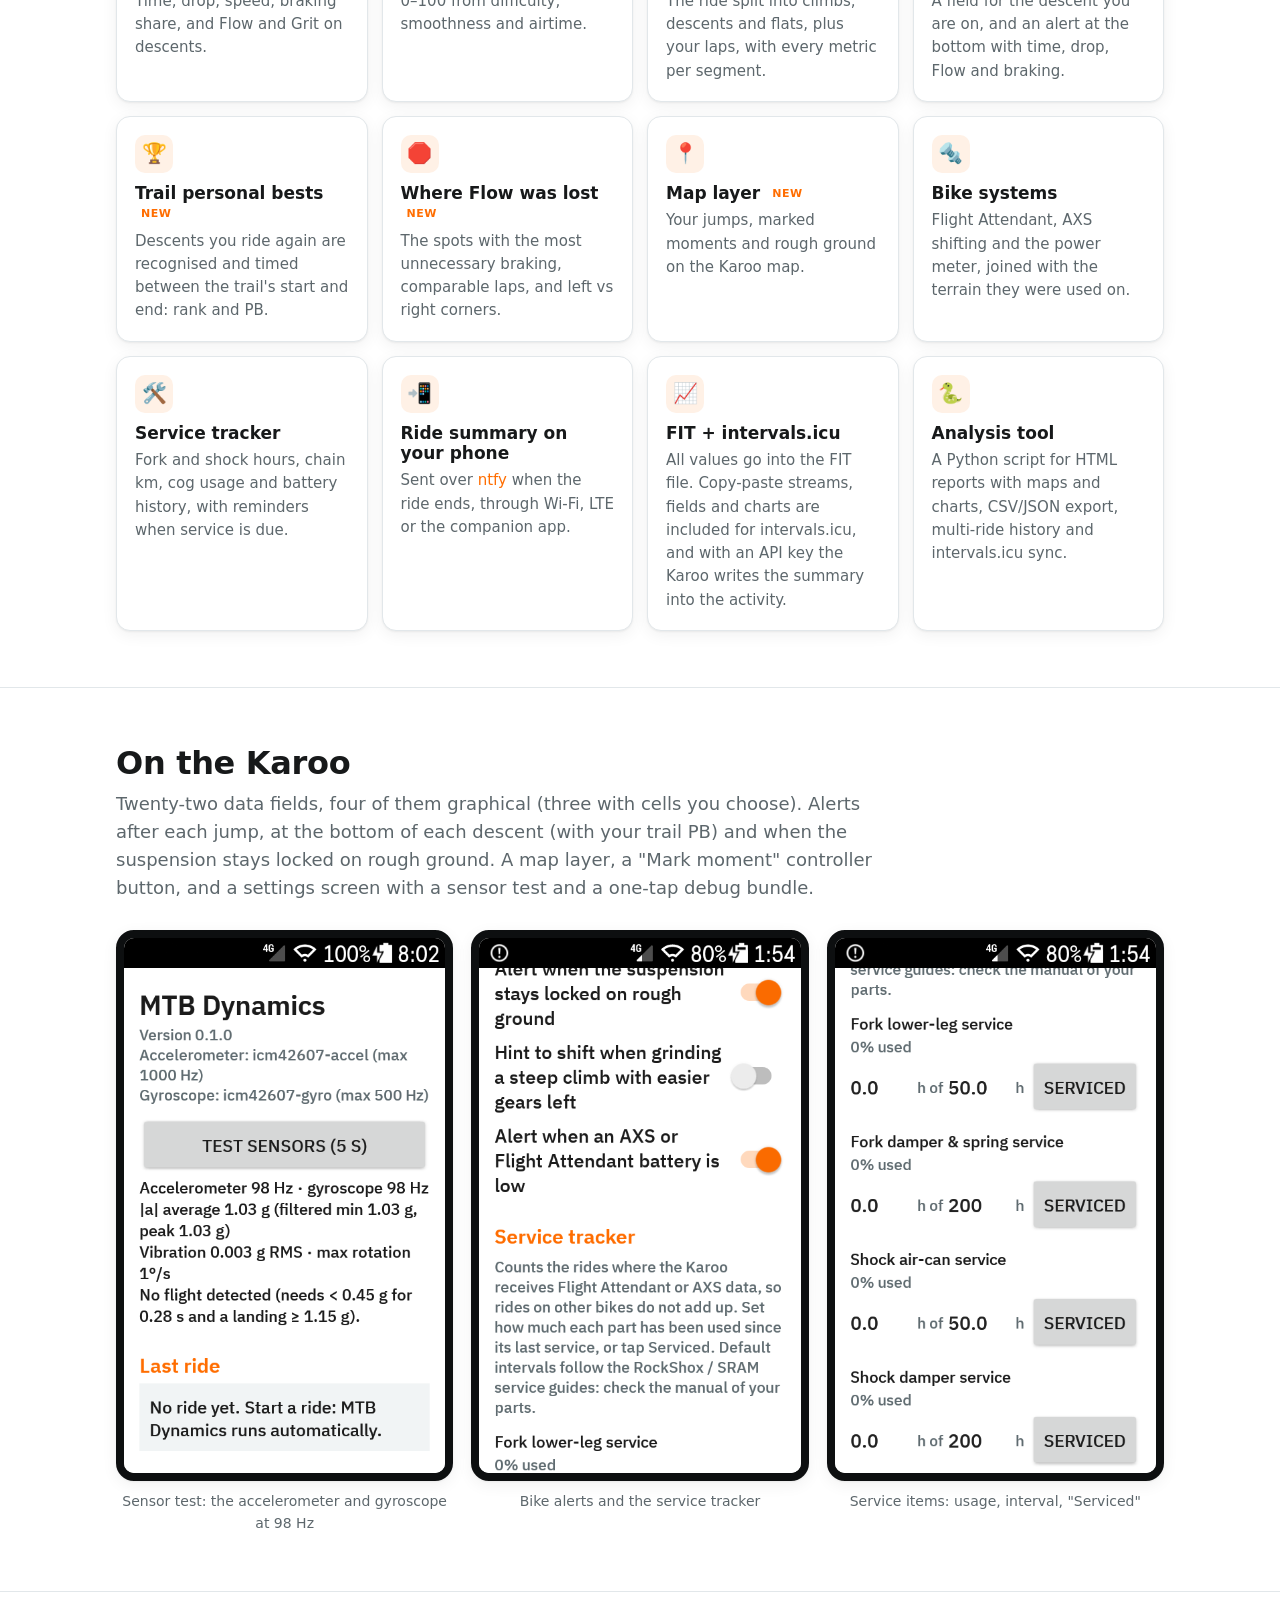
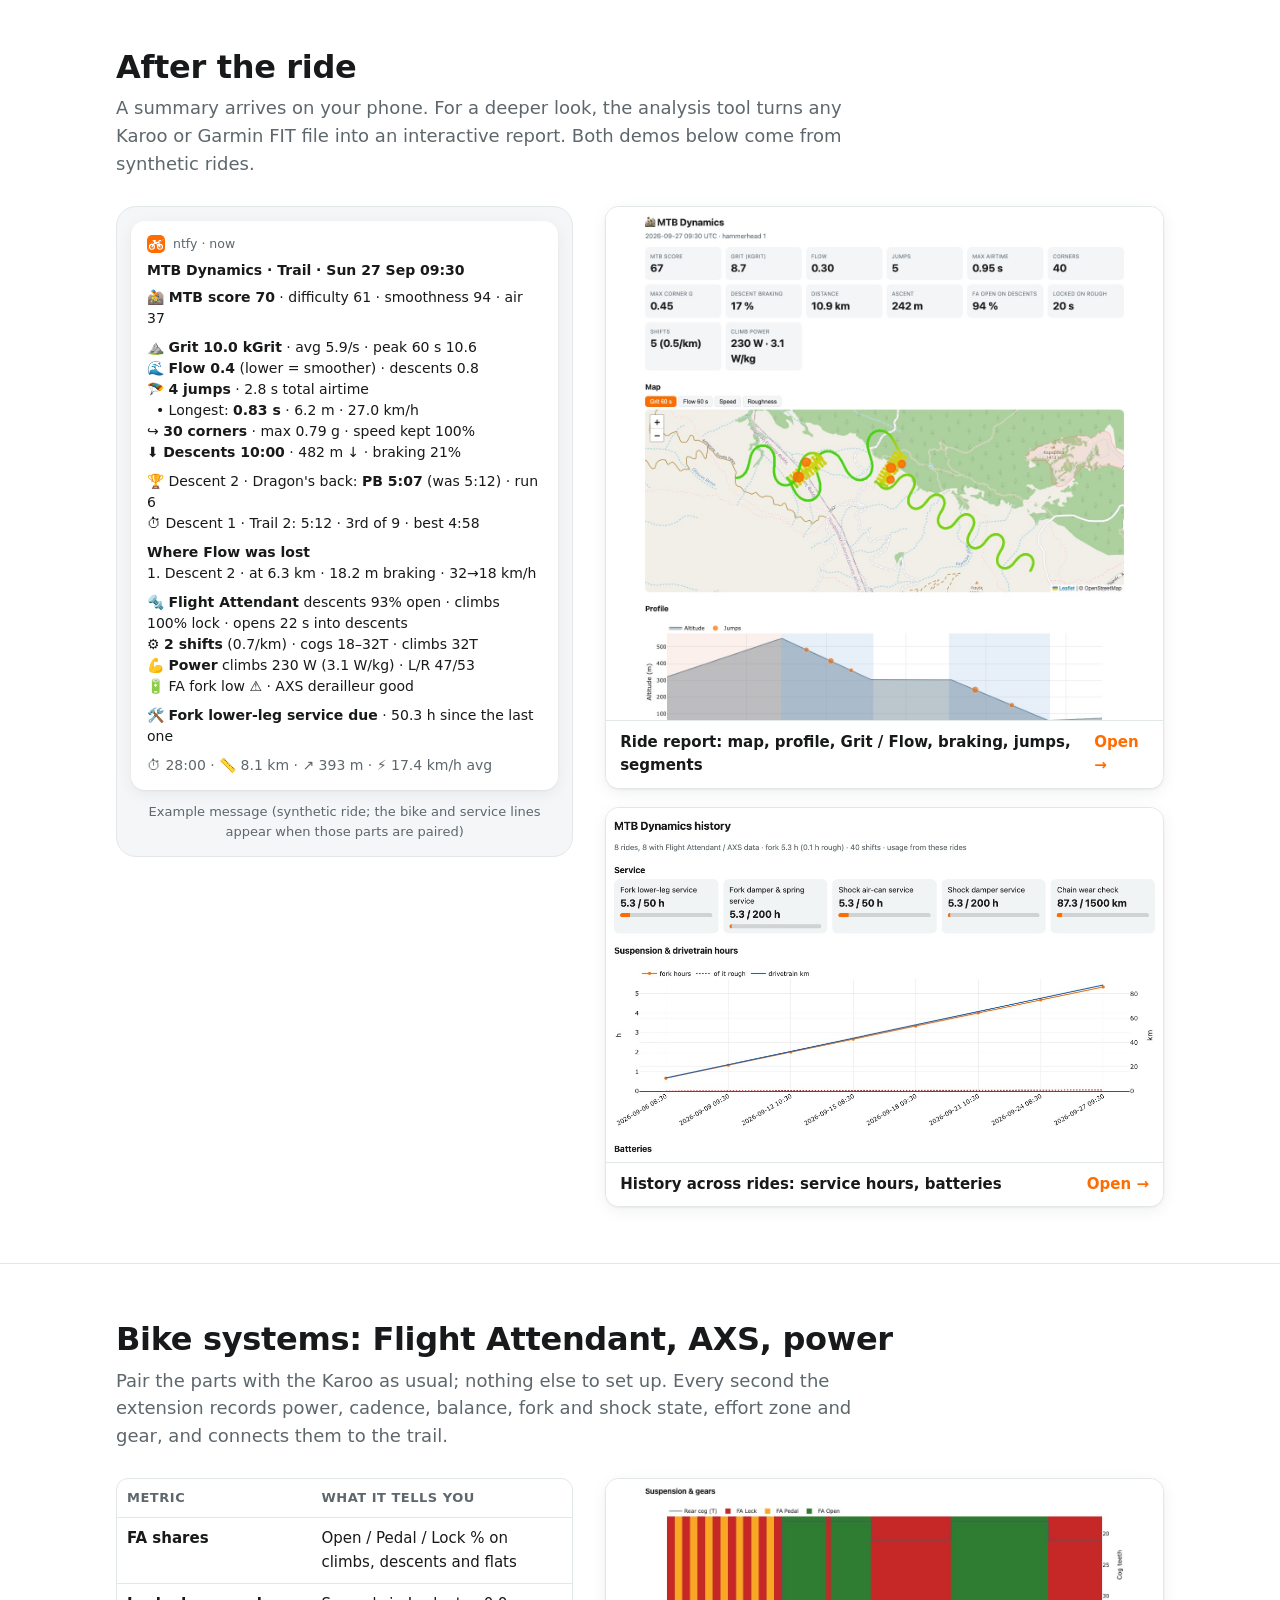
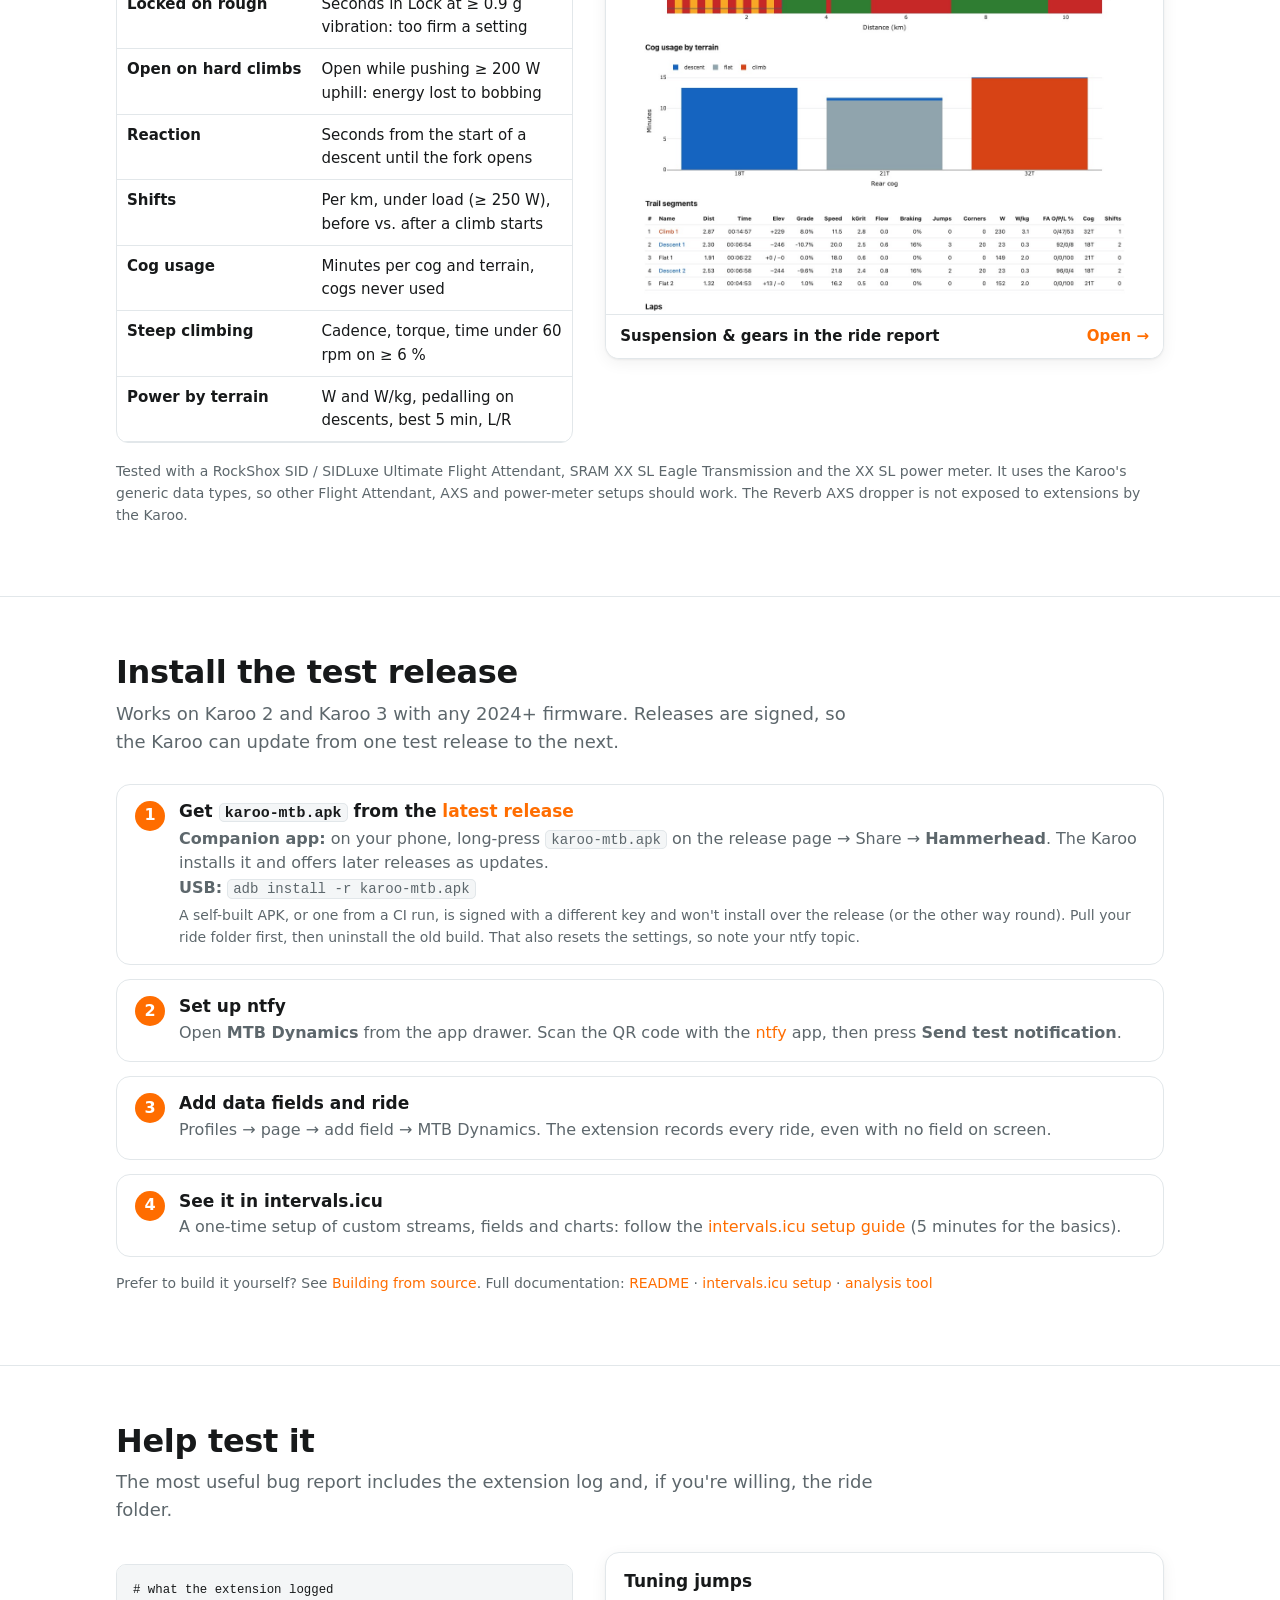
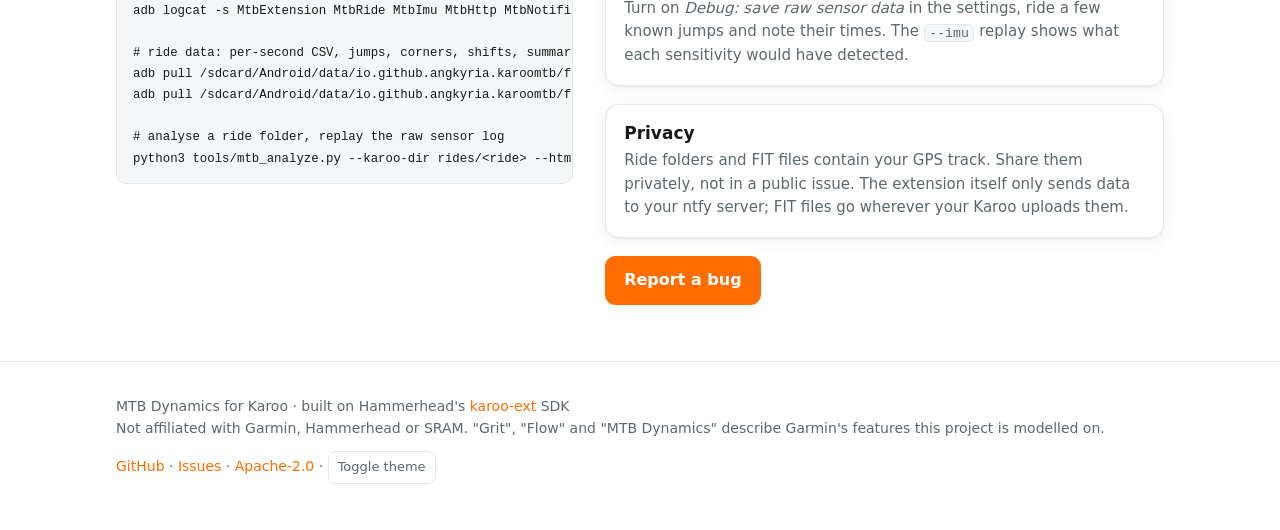
==== commit 6f5f1602: "Jump analyser: pin jumps on a map, passes per pin docs/analyser/ opens pulled Karoo ride folders in " ====
--- a/docs/index.html
+++ b/docs/index.html
@@ -21,6 +21,7 @@
       <a class="opt" href="#karoo">On the Karoo</a>
       <a href="#report">Reports</a>
       <a href="intervals-icu.html">intervals.icu</a>
+      <a href="analyser/">Jump analyser</a>
       <a class="opt" href="#bike">Bike systems</a>
       <a href="#install">Install</a>
       <a href="#testing">Testing</a>
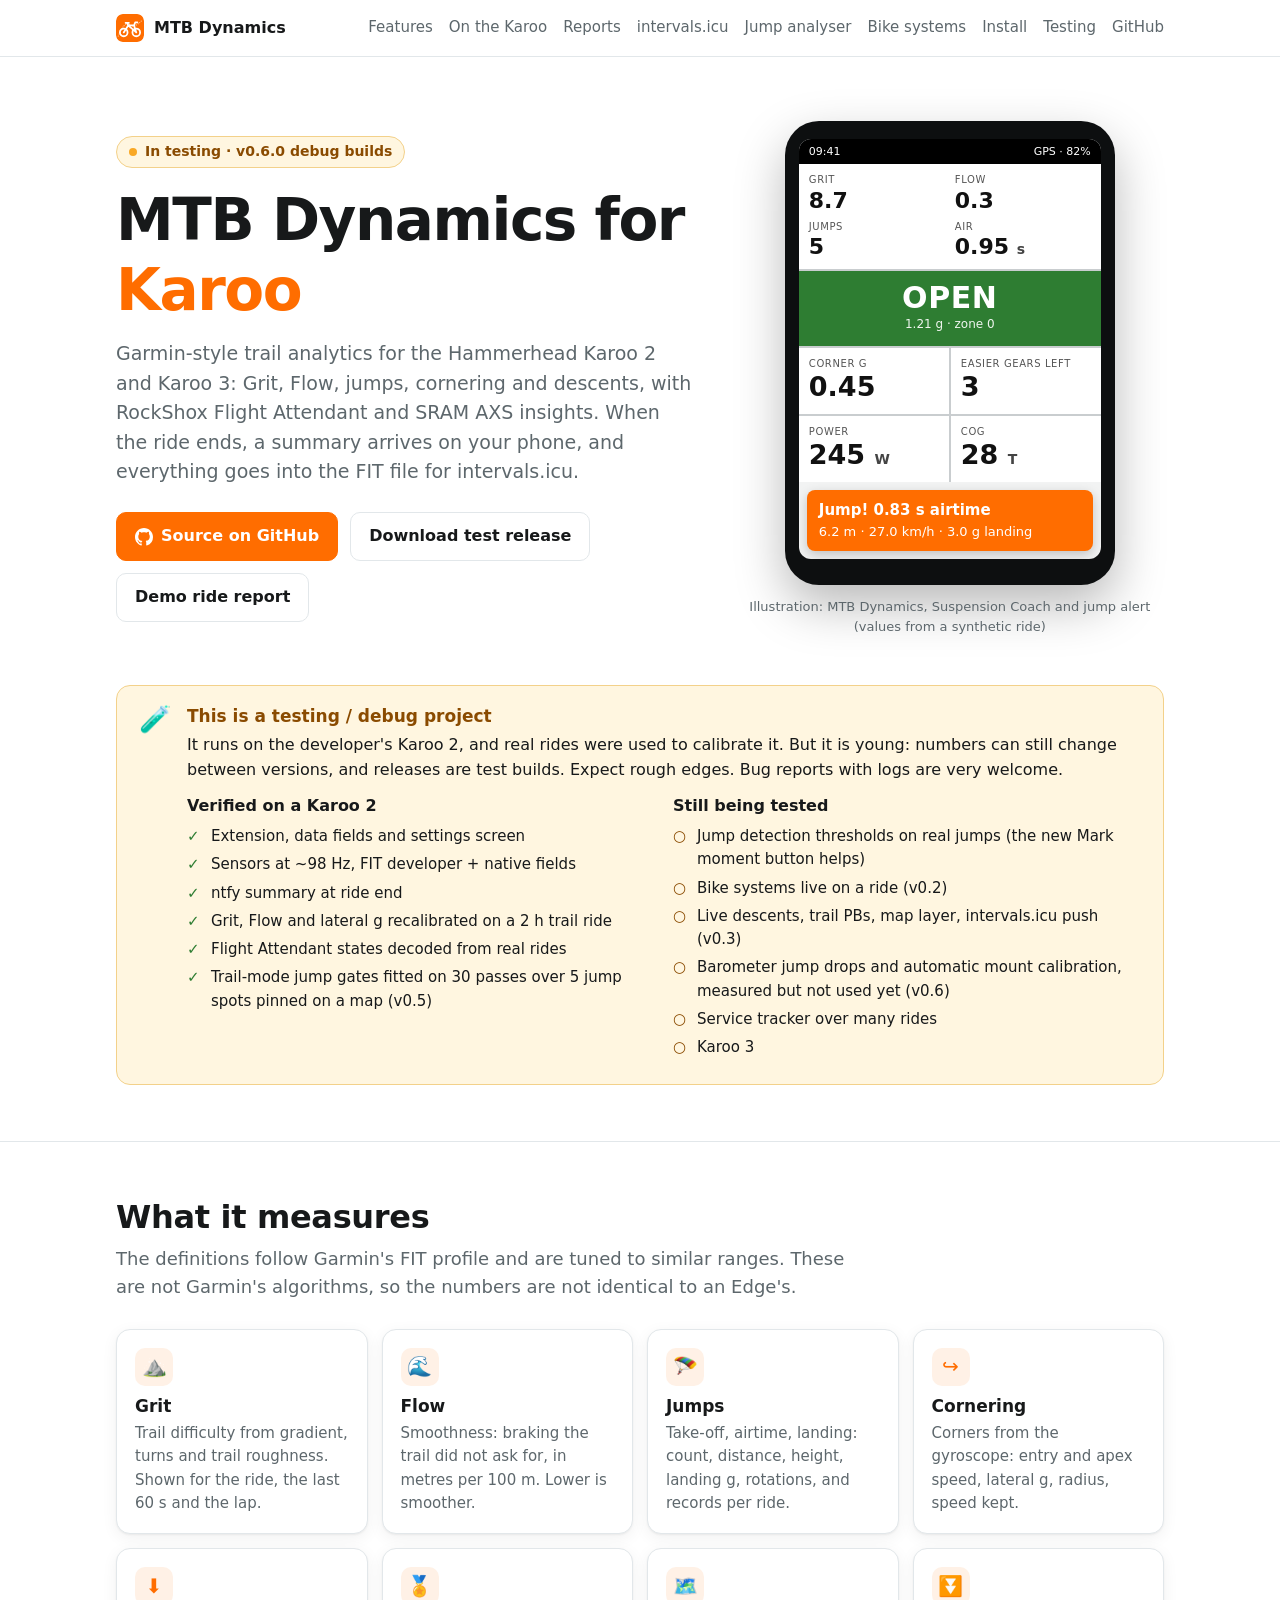
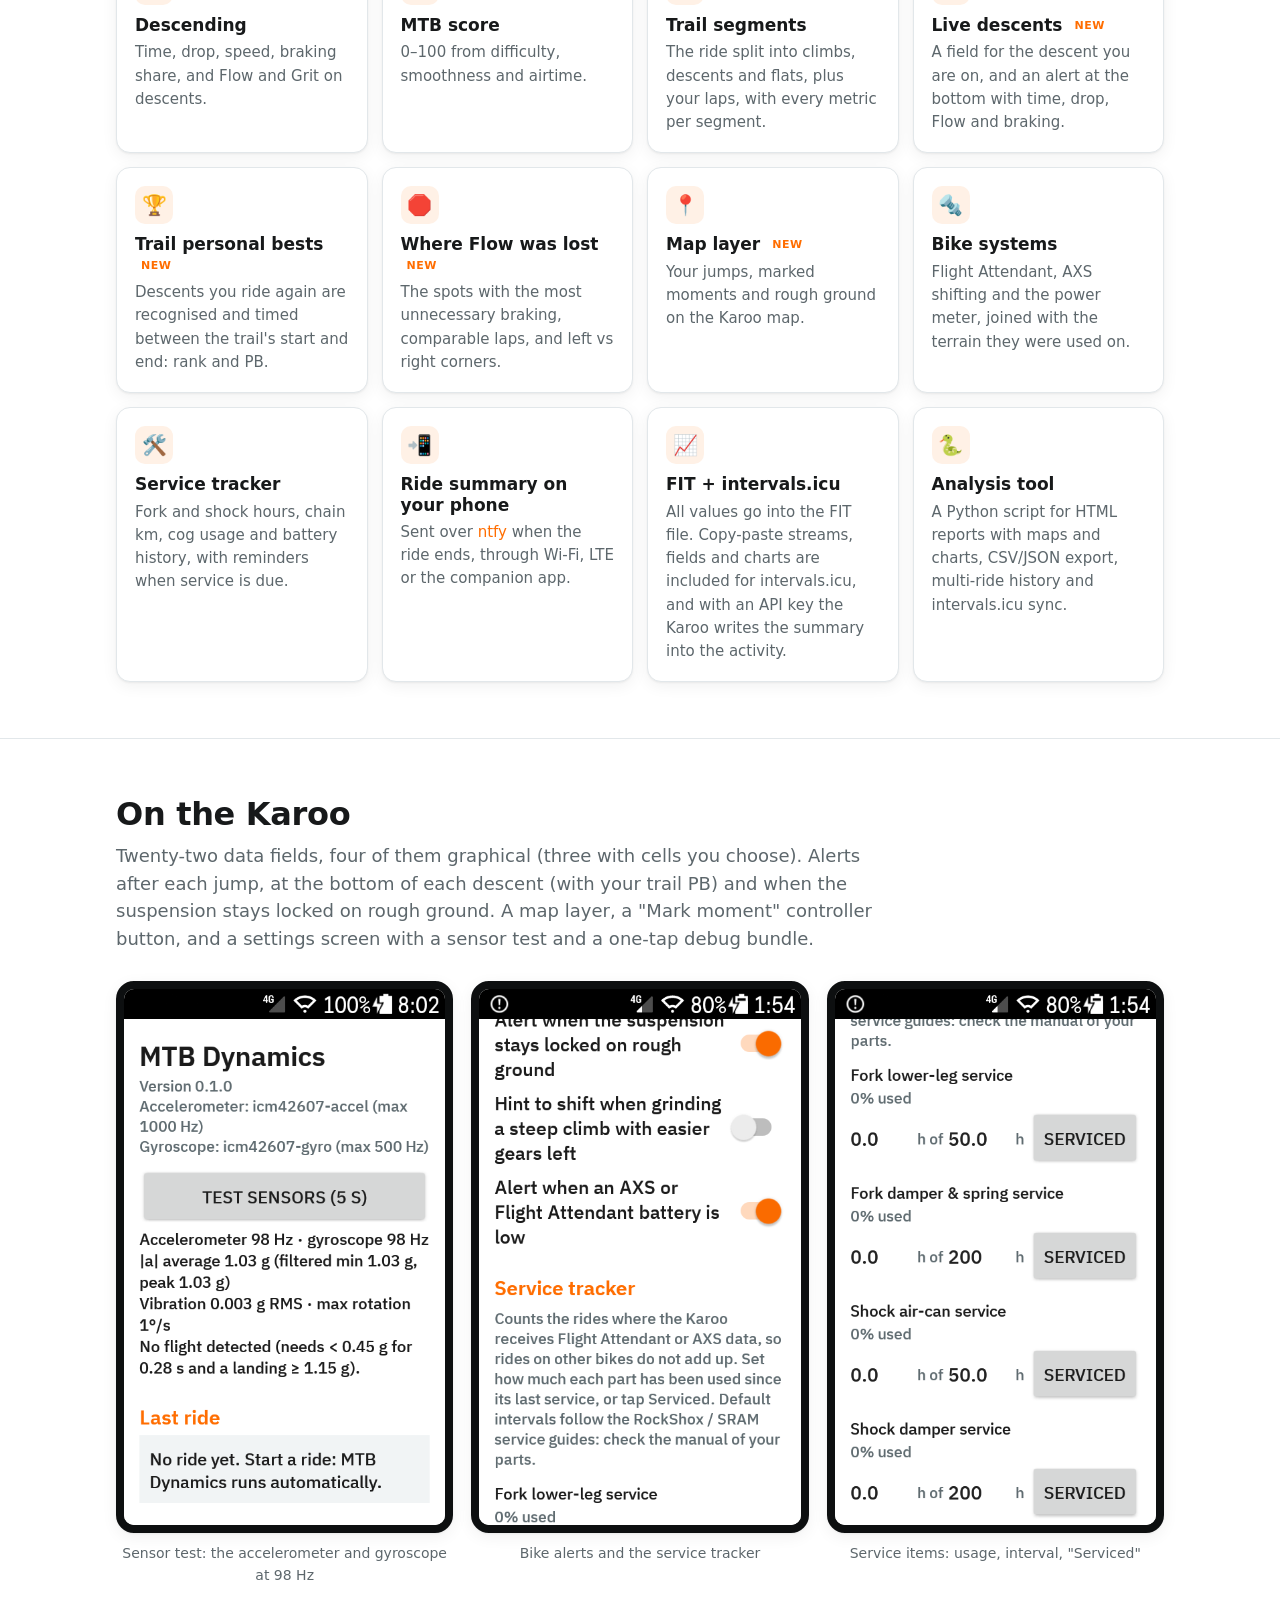
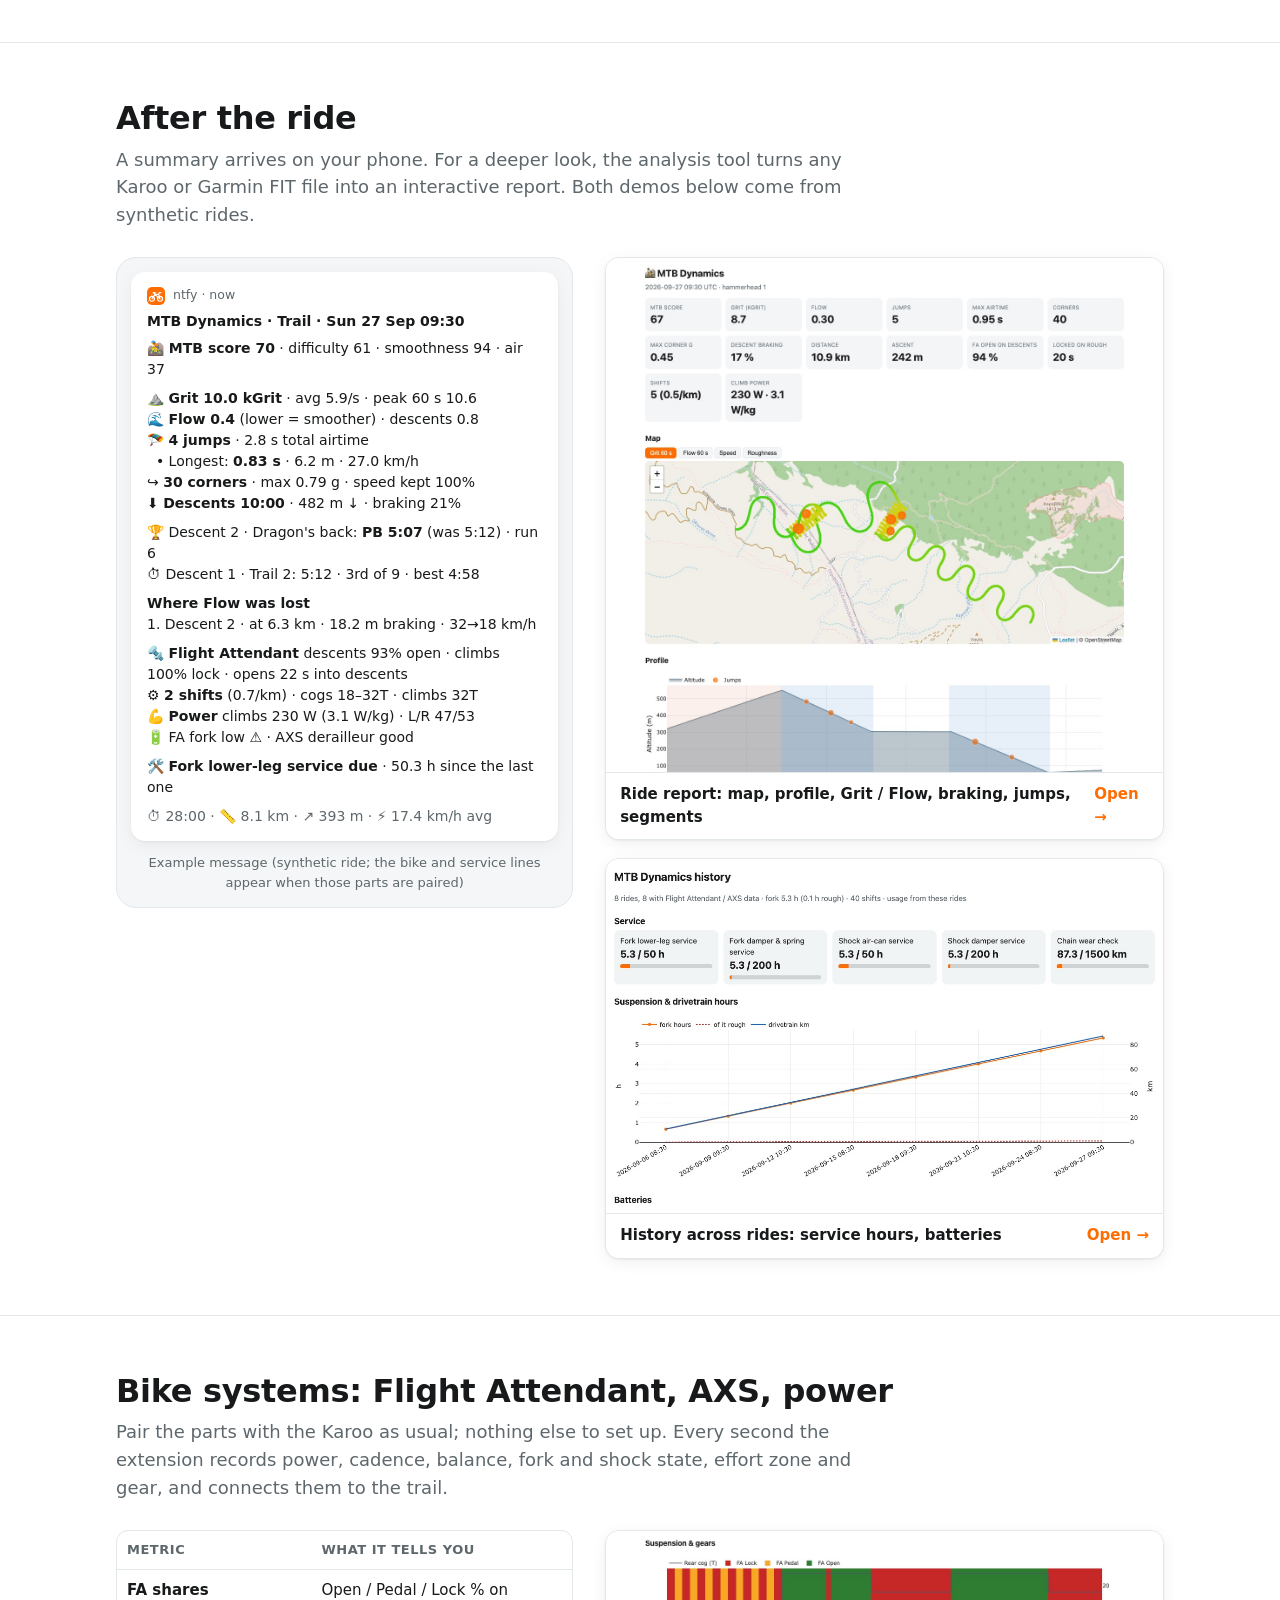
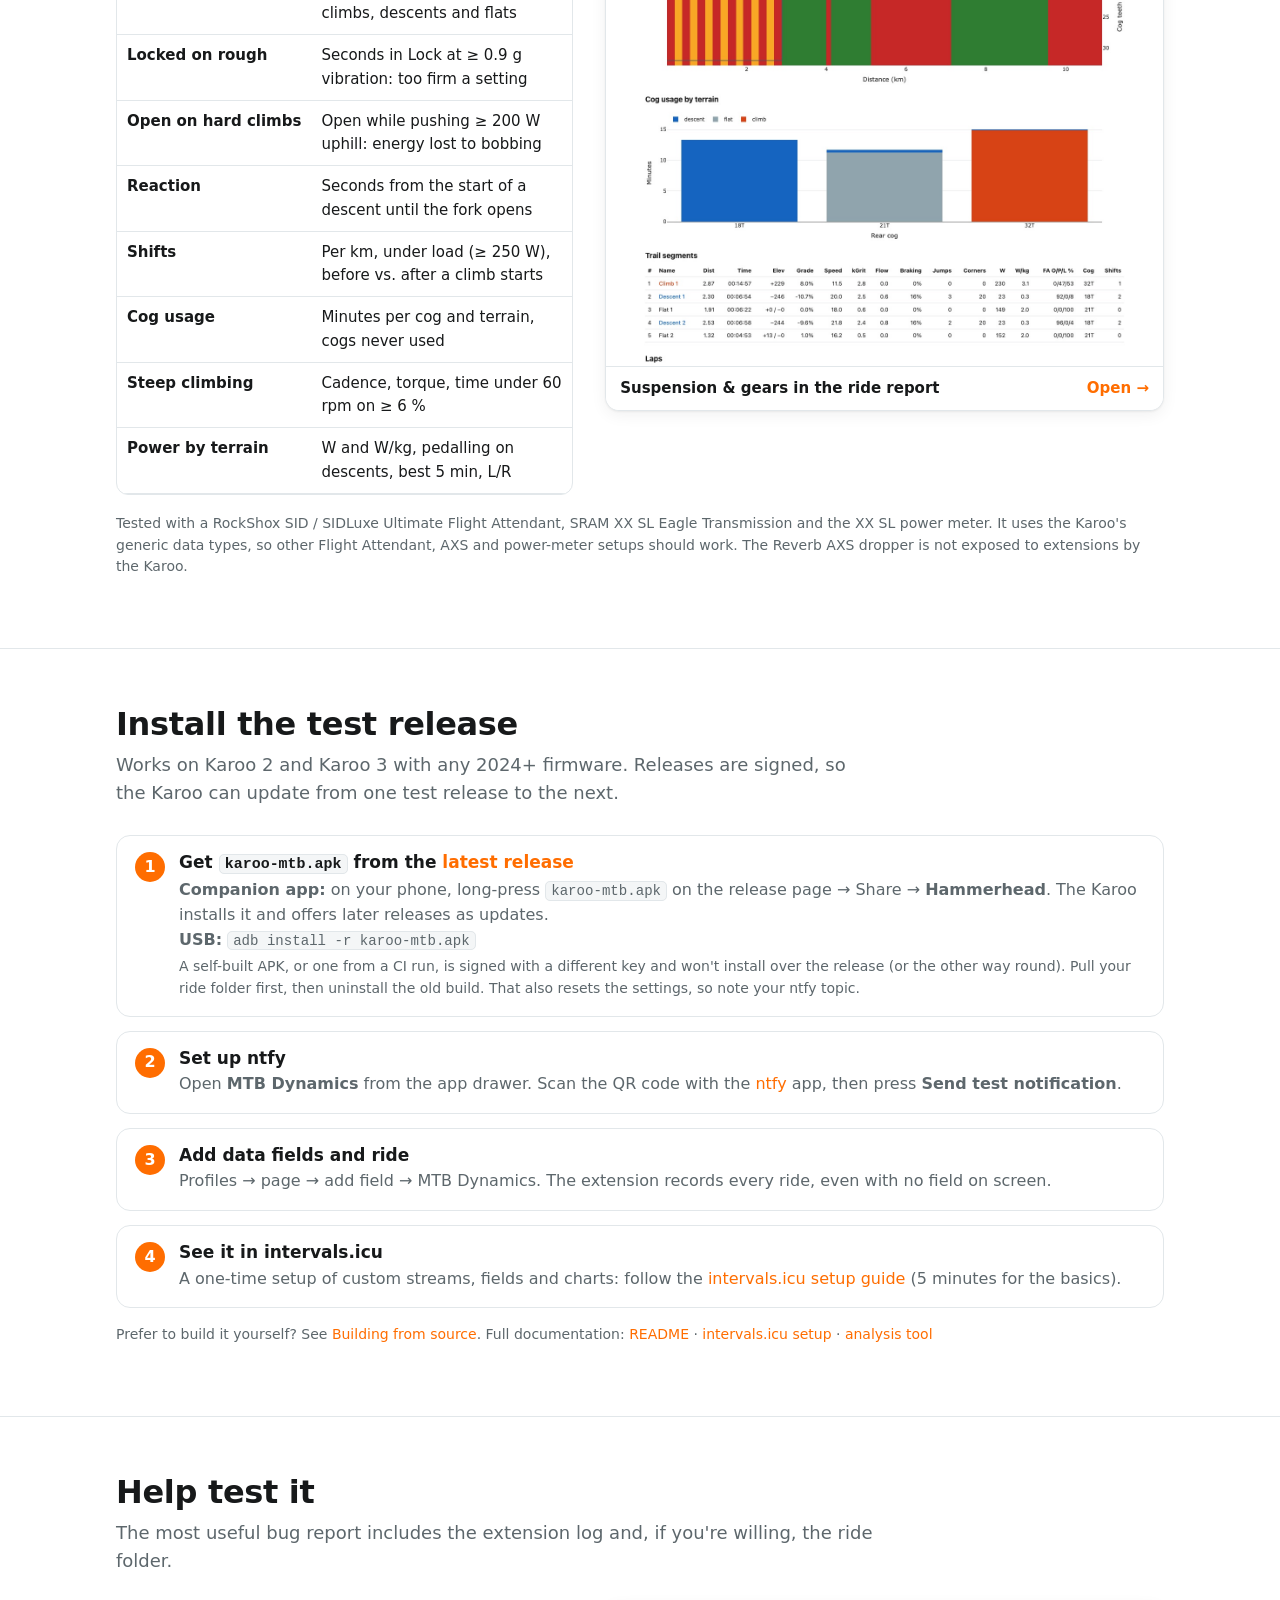
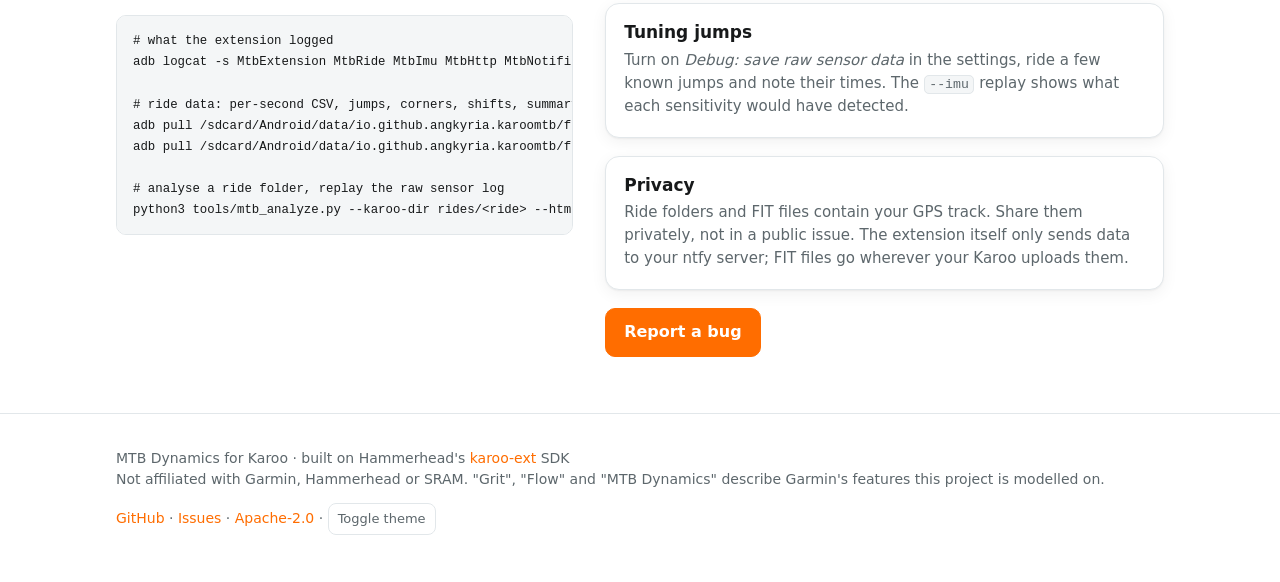
==== commit 39818c28: "Website and README: v0.6.0 testing status - Banner and README warning: v0.6.0 debug builds (was v0.3" ====
--- a/docs/index.html
+++ b/docs/index.html
@@ -33,7 +33,7 @@
 <header class="hero" id="top">
   <div class="wrap hero-grid">
     <div>
-      <span class="pill">In testing · v0.3.0 debug builds</span>
+      <span class="pill">In testing · v0.6.0 debug builds</span>
       <h1>MTB Dynamics for <span>Karoo</span></h1>
       <p>Garmin-style trail analytics for the Hammerhead Karoo 2 and Karoo 3: Grit, Flow, jumps,
         cornering and descents, with RockShox Flight Attendant and SRAM AXS insights. When the ride
@@ -93,6 +93,7 @@
               <li>ntfy summary at ride end</li>
               <li>Grit, Flow and lateral g recalibrated on a 2 h trail ride</li>
               <li>Flight Attendant states decoded from real rides</li>
+              <li>Trail-mode jump gates fitted on 30 passes over 5 jump spots pinned on a map (v0.5)</li>
             </ul>
           </div>
           <div>
@@ -101,6 +102,7 @@
               <li>Jump detection thresholds on real jumps (the new Mark moment button helps)</li>
               <li>Bike systems live on a ride (v0.2)</li>
               <li>Live descents, trail PBs, map layer, intervals.icu push (v0.3)</li>
+              <li>Barometer jump drops and automatic mount calibration, measured but not used yet (v0.6)</li>
               <li>Service tracker over many rides</li>
               <li>Karoo 3</li>
             </ul>
